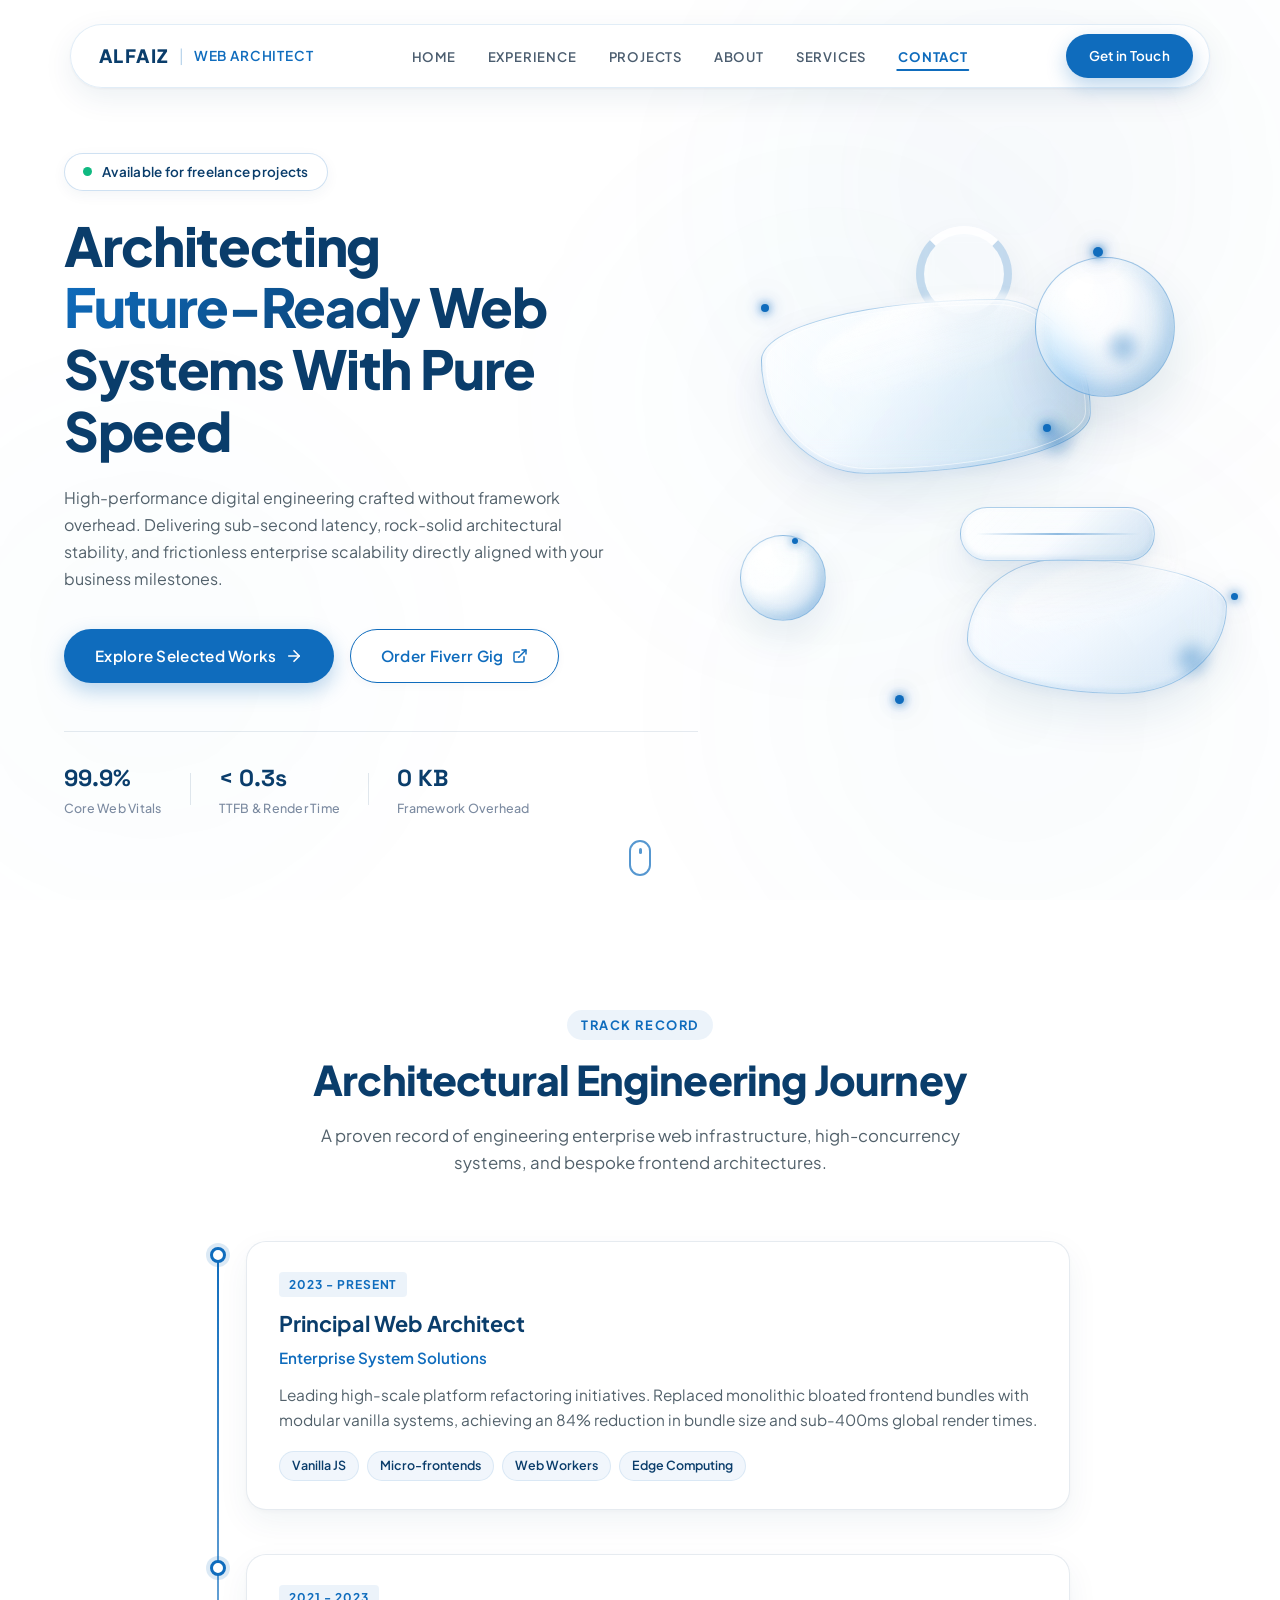
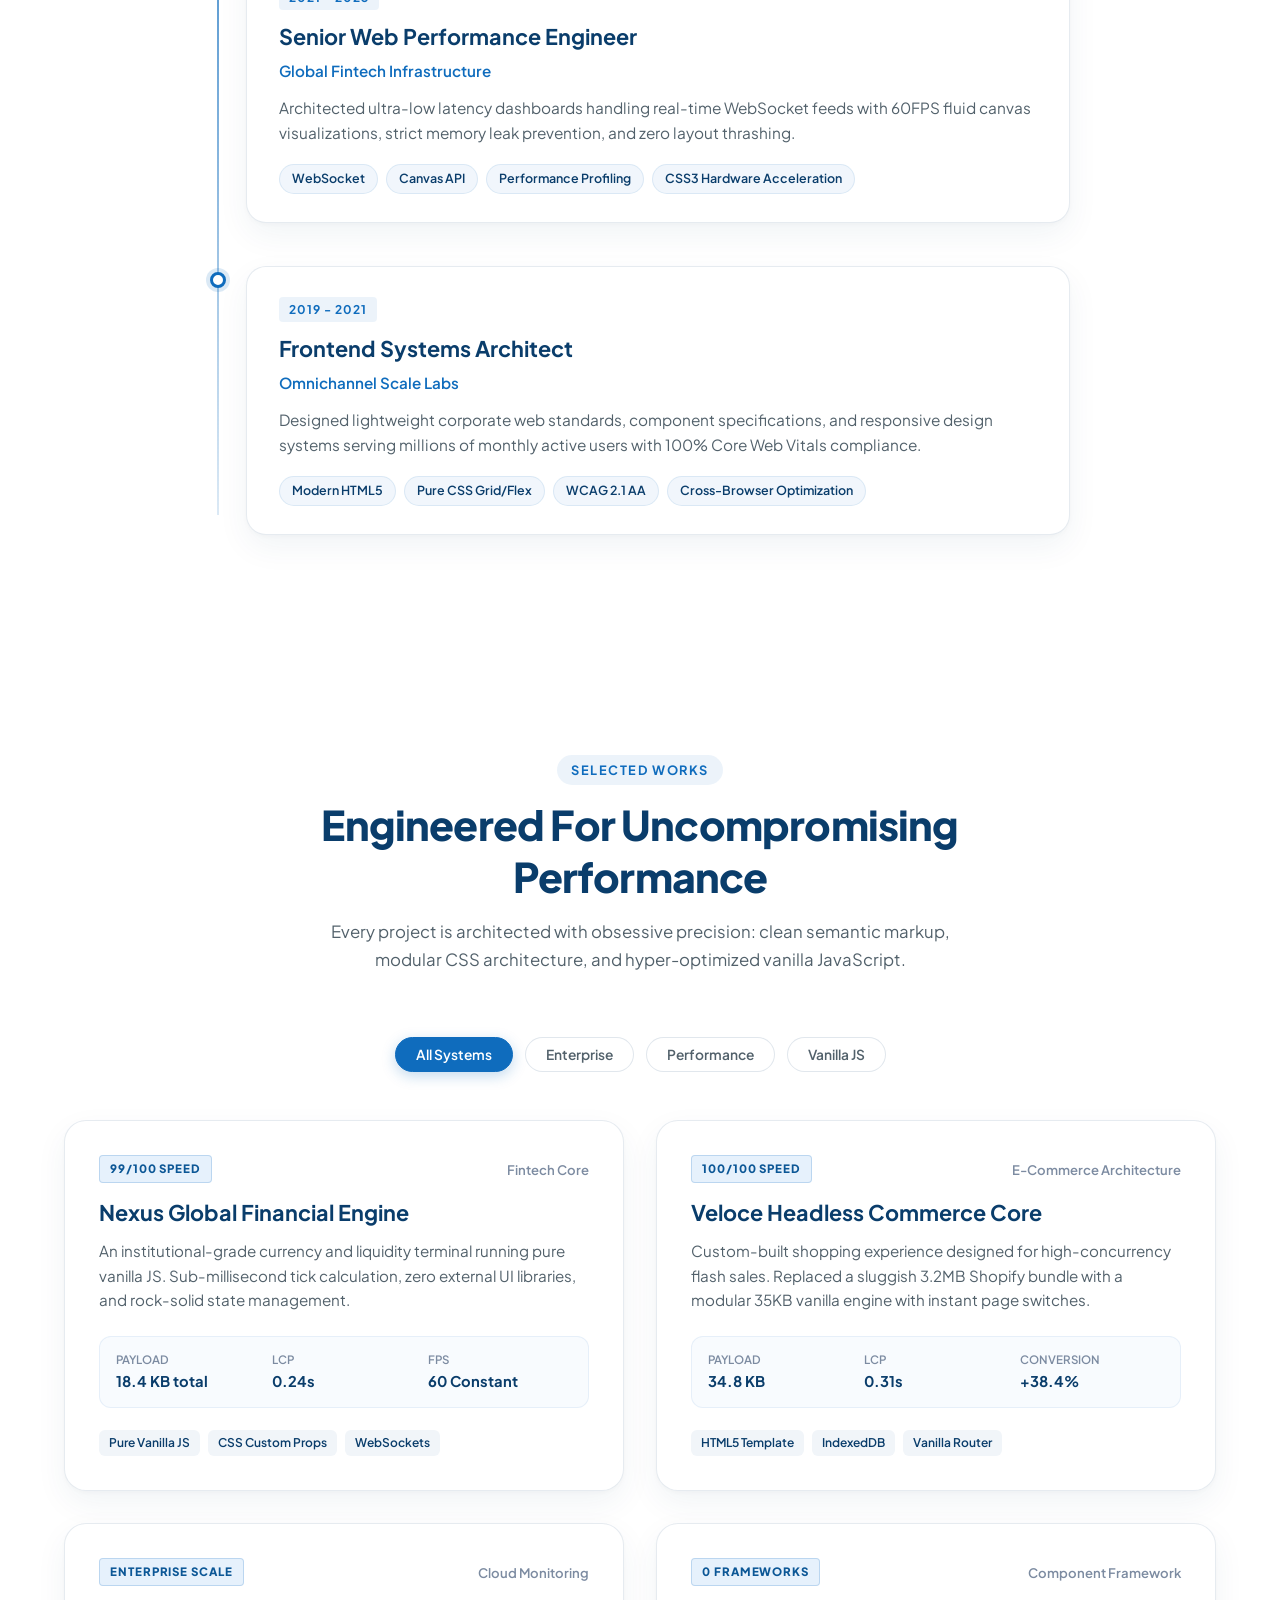
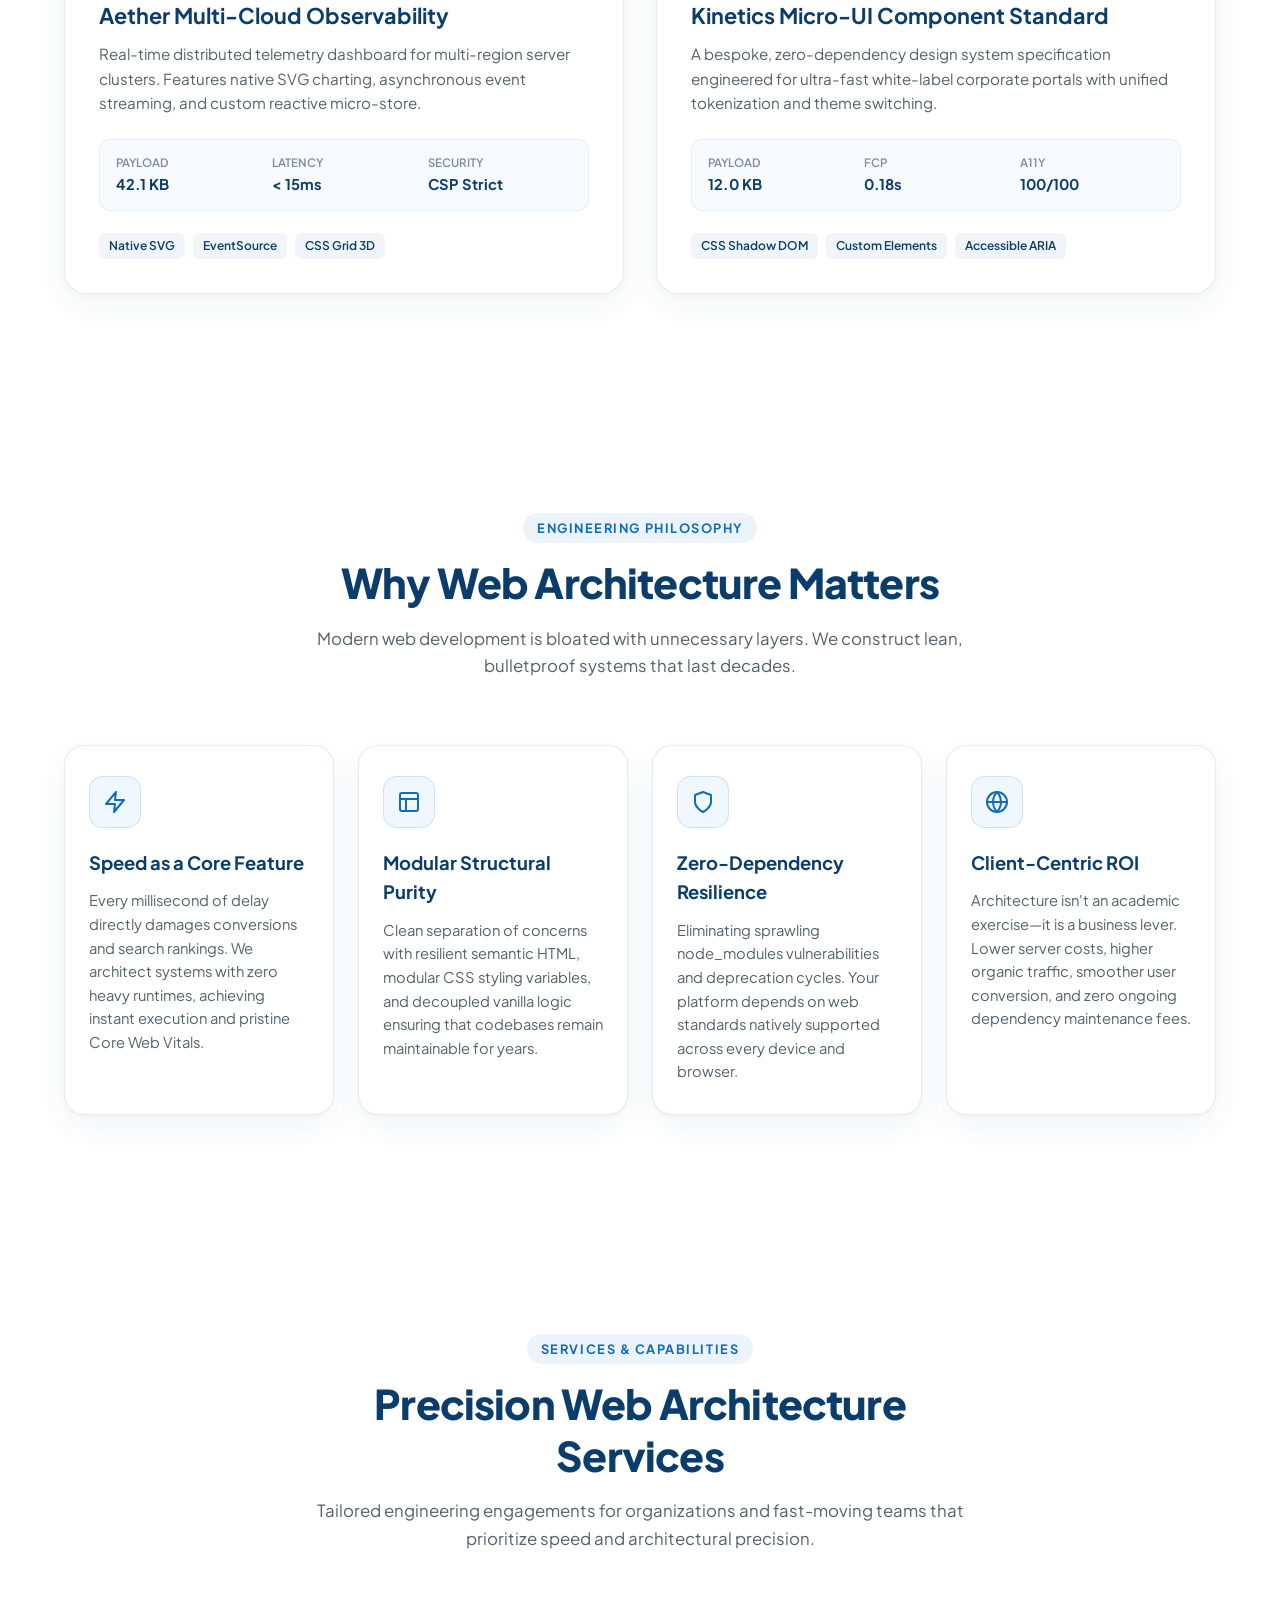
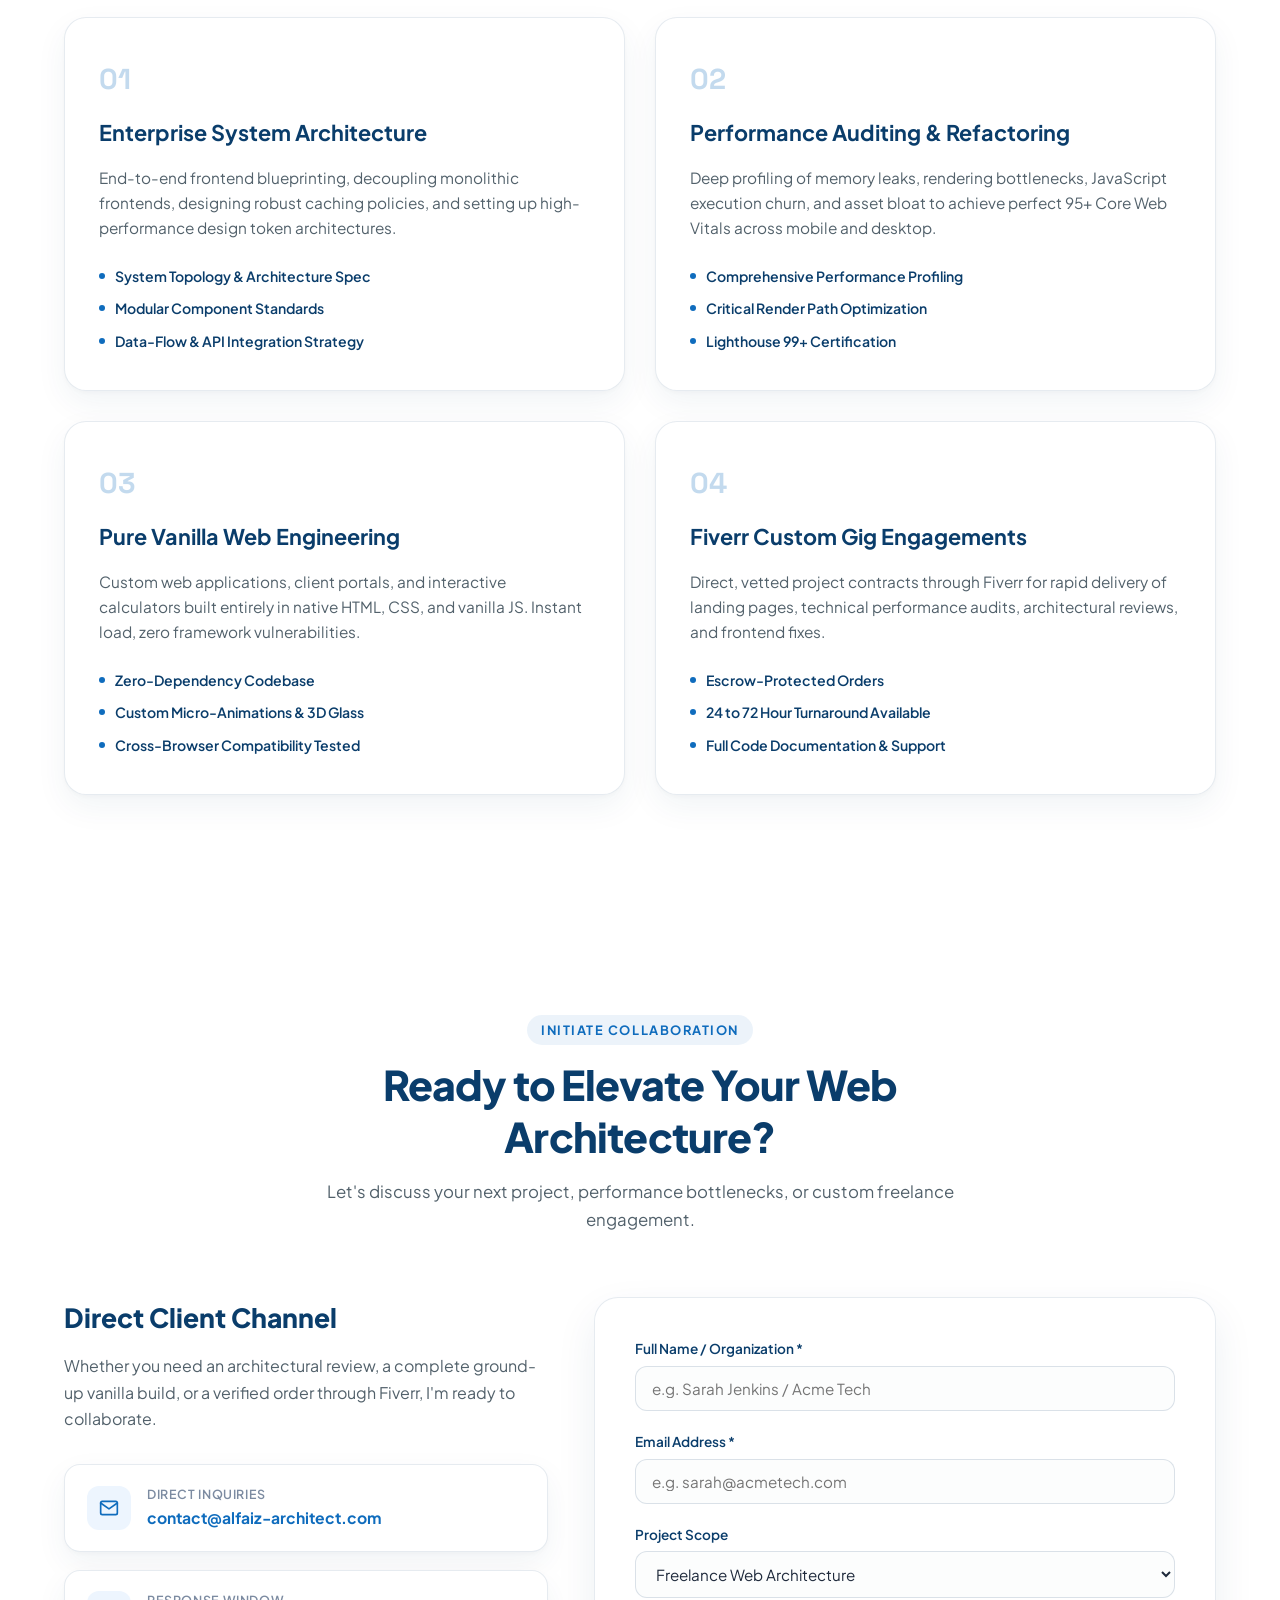
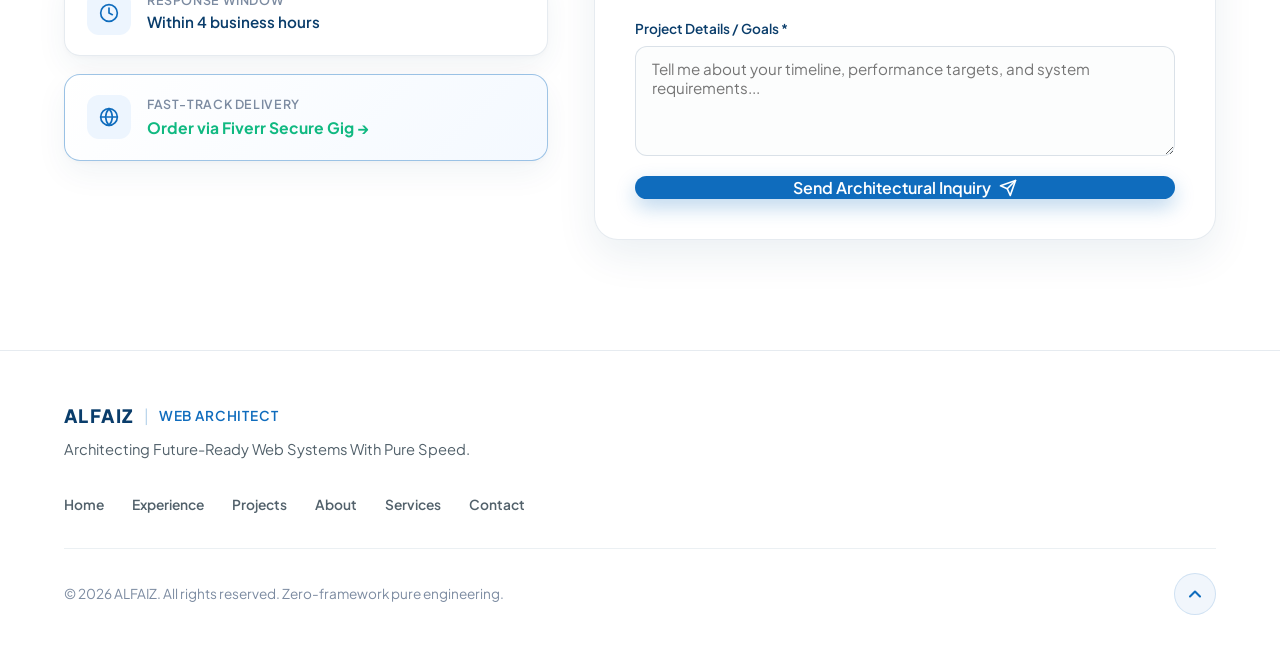
==== index.html @ 5136eddb "ALFAIZ portfolio initial - HTML CSS JS" ====
<!DOCTYPE html>
<html lang="en">
<head>
  <meta charset="UTF-8">
  <meta name="viewport" content="width=device-width, initial-scale=1.0">
  <!-- Primary Meta Tags & SEO -->
  <title id="seo-page-title">ALFAIZ | Web Architect - High Performance Web Systems</title>
  <meta id="seo-meta-desc" name="description" content="High-performance digital engineering crafted without framework overhead. Sub-second latency, rock-solid architectural stability, and frictionless scalability.">
  <meta id="seo-meta-keywords" name="keywords" content="Web Architect, Vanilla JS, Performance Engineering, Core Web Vitals, Enterprise Frontend">
  <meta name="theme-color" content="#0F6CBD">

  <!-- Open Graph / Facebook / LinkedIn -->
  <meta property="og:type" content="website">
  <meta property="og:url" content="https://alfaiz-architect.com/">
  <meta id="seo-og-title" property="og:title" content="ALFAIZ | Web Architect - High Performance Web Systems">
  <meta id="seo-og-desc" property="og:description" content="High-performance digital engineering crafted without framework overhead. Sub-second latency, rock-solid architectural stability, and frictionless scalability.">
  <meta id="seo-og-image" property="og:image" content="https://images.unsplash.com/photo-1551288049-bebda4e38f71?auto=format&fit=crop&w=1200&h=630&q=80">

  <!-- Twitter Card -->
  <meta name="twitter:card" content="summary_large_image">
  <meta id="seo-tw-title" name="twitter:title" content="ALFAIZ | Web Architect - High Performance Web Systems">
  <meta id="seo-tw-desc" name="twitter:description" content="High-performance digital engineering crafted without framework overhead. Sub-second latency, rock-solid architectural stability, and frictionless scalability.">
  <meta id="seo-tw-image" name="twitter:image" content="https://images.unsplash.com/photo-1551288049-bebda4e38f71?auto=format&fit=crop&w=1200&h=630&q=80">

  <!-- Favicon (SVG Hexagon Logo) -->
  <link rel="icon" id="site-favicon" href="data:image/svg+xml,<svg xmlns=%22http://www.w3.org/2000/svg%22 viewBox=%220 0 100 100%22><polygon points=%2250,5 95,28 95,72 50,95 5,72 5,28%22 fill=%22%230F6CBD%22/><text x=%2250%22 y=%2264%22 font-family=%22sans-serif%22 font-weight=%22800%22 font-size=%2246%22 fill=%22white%22 text-anchor=%22middle%22>A</text></svg>">
  
  <!-- Google Fonts: Plus Jakarta Sans & Space Grotesk -->
  <link rel="preconnect" href="https://fonts.googleapis.com">
  <link rel="preconnect" href="https://fonts.gstatic.com" crossorigin>
  <link href="https://fonts.googleapis.com/css2?family=Plus+Jakarta+Sans:wght@300;400;500;600;700;800&family=Space+Grotesk:wght@600;700&display=swap" rel="stylesheet">
  
  <!-- Main Stylesheet -->
  <link rel="stylesheet" href="css/style.css">
</head>
<body>

  <!-- Fullscreen Solid White Preloader Component (Guarantees zero hero leak behind) -->
  <div id="loader" class="site-preloader fixed inset-0 z-9999" role="status" aria-live="polite">
    <div class="loader-content">
      <div class="loader-spinner-wrap">
        <div class="loader-circular-progress"></div>
        <div class="loader-hex-logo" aria-hidden="true">
          <span class="loader-hex-letter">A</span>
        </div>
      </div>
      <h2 class="loader-title">ALFAIZ <span class="loader-title-highlight">Future-Ready</span></h2>
      <p class="loader-progress-text">Loading... <span id="loader-percent" class="loader-mono-num">0%</span></p>
    </div>
  </div>

  <!-- Ambient Light Watercolor Splashes (Subtle organic background layers on solid pure white) -->
  <div class="watercolor-bg" aria-hidden="true">
    <div class="splash splash-top-right"></div>
    <div class="splash splash-hero-center"></div>
    <div class="splash splash-mid-left"></div>
    <div class="splash splash-bottom-right"></div>
  </div>

  <!-- Header / Navigation Bar -->
  <header class="header-container" id="site-header">
    <nav class="nav-pill" aria-label="Main Navigation">
      <!-- Left: Brand Identity -->
      <a href="#home" class="nav-brand" aria-label="ALFAIZ Web Architect Home">
        <span class="brand-name">ALFAIZ</span>
        <span class="brand-divider">|</span>
        <span class="brand-title">Web Architect</span>
      </a>

      <!-- Center: Navigation Links -->
      <ul class="nav-links" id="nav-links-menu">
        <li><a href="index.html" class="nav-link active">HOME</a></li>
        <li><a href="experience.html" class="nav-link">EXPERIENCE</a></li>
        <li><a href="projects.html" class="nav-link">PROJECTS</a></li>
        <li><a href="about.html" class="nav-link">ABOUT</a></li>
        <li><a href="services.html" class="nav-link">SERVICES</a></li>
        <li><a href="#contact" class="nav-link">CONTACT</a></li>
      </ul>

      <!-- Right: Call to Action -->
      <div class="nav-cta-wrapper">
        <a href="#contact" class="btn btn-primary btn-sm nav-btn">Get in Touch</a>
      </div>

      <!-- Mobile Menu Toggle Button -->
      <button class="mobile-toggle" id="mobile-toggle" aria-label="Toggle navigation menu" aria-expanded="false">
        <span class="bar"></span>
        <span class="bar"></span>
        <span class="bar"></span>
      </button>
    </nav>

    <!-- Mobile Dropdown Navigation -->
    <div class="mobile-menu" id="mobile-menu">
      <ul class="mobile-nav-links">
        <li><a href="index.html" class="mobile-nav-link">HOME</a></li>
        <li><a href="experience.html" class="mobile-nav-link">EXPERIENCE</a></li>
        <li><a href="projects.html" class="mobile-nav-link">PROJECTS</a></li>
        <li><a href="about.html" class="mobile-nav-link">ABOUT</a></li>
        <li><a href="services.html" class="mobile-nav-link">SERVICES</a></li>
        <li><a href="#contact" class="mobile-nav-link">CONTACT</a></li>
      </ul>
      <div class="mobile-menu-cta">
        <a href="#contact" class="btn btn-primary btn-full">Get in Touch</a>
      </div>
    </div>
  </header>

  <main>
    <!-- HERO SECTION (100vh Layout) -->
    <section class="hero-section" id="home">
      <div class="container hero-container">
        
        <!-- Left Side: 55% Content -->
        <div class="hero-left">
          
          <!-- Availability Badge -->
          <div class="status-badge">
            <span class="pulse-dot" aria-hidden="true"></span>
            <span class="status-text">Available for freelance projects</span>
          </div>

          <!-- Main Hero Heading -->
          <h1 class="hero-title">
            Architecting <span class="gradient-text">Future-Ready</span> Web Systems With Pure Speed
          </h1>

          <!-- Corporate Description -->
          <p class="hero-description">
            High-performance digital engineering crafted without framework overhead. 
            Delivering sub-second latency, rock-solid architectural stability, and frictionless 
            enterprise scalability directly aligned with your business milestones.
          </p>

          <!-- Action Buttons -->
          <div class="hero-cta-group">
            <a href="#projects" class="btn btn-primary btn-lg">
              <span>Explore Selected Works</span>
              <svg class="btn-icon" width="18" height="18" viewBox="0 0 24 24" fill="none" stroke="currentColor" stroke-width="2.2" stroke-linecap="round" stroke-linejoin="round">
                <line x1="5" y1="12" x2="19" y2="12"></line>
                <polyline points="12 5 19 12 12 19"></polyline>
              </svg>
            </a>
            
            <a href="https://www.fiverr.com" target="_blank" rel="noopener noreferrer" class="btn btn-outline btn-lg">
              <span>Order Fiverr Gig</span>
              <svg class="btn-icon" width="16" height="16" viewBox="0 0 24 24" fill="none" stroke="currentColor" stroke-width="2.2" stroke-linecap="round" stroke-linejoin="round">
                <path d="M18 13v6a2 2 0 0 1-2 2H5a2 2 0 0 1-2-2V8a2 2 0 0 1 2-2h6"></path>
                <polyline points="15 3 21 3 21 9"></polyline>
                <line x1="10" y1="14" x2="21" y2="3"></line>
              </svg>
            </a>
          </div>

          <!-- Hero Metrics Strip -->
          <div class="hero-metrics">
            <div class="metric-item">
              <span class="metric-value">99.9%</span>
              <span class="metric-label">Core Web Vitals</span>
            </div>
            <div class="metric-separator" aria-hidden="true"></div>
            <div class="metric-item">
              <span class="metric-value">&lt; 0.3s</span>
              <span class="metric-label">TTFB &amp; Render Time</span>
            </div>
            <div class="metric-separator" aria-hidden="true"></div>
            <div class="metric-item">
              <span class="metric-value">0 KB</span>
              <span class="metric-label">Framework Overhead</span>
            </div>
          </div>

        </div>

        <!-- Right Side: 45% Glass 3D Shapes & Glowing Dots Floating Directly on Background (NO BOX, NO CARD) -->
        <div class="hero-right" id="hero-interactive-zone">
          
          <!-- Small Blue Glowing Dots absolute positioned in space -->
          <div class="glow-dot glow-dot-1" aria-hidden="true"></div>
          <div class="glow-dot glow-dot-2" aria-hidden="true"></div>
          <div class="glow-dot glow-dot-3" aria-hidden="true"></div>
          <div class="glow-dot glow-dot-4" aria-hidden="true"></div>
          <div class="glow-dot glow-dot-5" aria-hidden="true"></div>
          <div class="glow-dot glow-dot-6" aria-hidden="true"></div>

          <!-- Shape 1: Sweeping Helical 3D Glass Ribbon -->
          <div class="hero-shape-wrap wrap-ribbon-1" data-speed="1.2">
            <div class="glass-3d-shape glass-ribbon-primary">
              <div class="glass-specular-highlight"></div>
              <div class="glass-edge-light"></div>
              <div class="glass-inner-bevel"></div>
            </div>
          </div>

          <!-- Shape 2: Secondary Diagonal Twisted Glass Ribbon -->
          <div class="hero-shape-wrap wrap-ribbon-2" data-speed="0.85">
            <div class="glass-3d-shape glass-ribbon-secondary">
              <div class="glass-specular-highlight"></div>
              <div class="glass-edge-light"></div>
            </div>
          </div>

          <!-- Shape 3: Floating 3D Glass Bubble Orb (Large) -->
          <div class="hero-shape-wrap wrap-bubble-lg" data-speed="1.4">
            <div class="glass-3d-shape glass-bubble-lg">
              <div class="glass-orb-reflection"></div>
              <div class="glass-orb-core"></div>
            </div>
          </div>

          <!-- Shape 4: Floating 3D Glass Bubble Orb (Medium) -->
          <div class="hero-shape-wrap wrap-bubble-md" data-speed="0.65">
            <div class="glass-3d-shape glass-bubble-md">
              <div class="glass-orb-reflection"></div>
            </div>
          </div>

          <!-- Shape 5: Floating Modern Glass Capsule -->
          <div class="hero-shape-wrap wrap-capsule" data-speed="1.05">
            <div class="glass-3d-shape glass-capsule">
              <div class="glass-capsule-line"></div>
            </div>
          </div>

          <!-- Shape 6: Floating Architectural Glass Torus / Ring -->
          <div class="hero-shape-wrap wrap-ring" data-speed="0.75">
            <div class="glass-3d-shape glass-ring"></div>
          </div>

        </div>

      </div>

      <!-- Clean Scroll Indicator -->
      <a href="#experience" class="scroll-down-indicator" aria-label="Scroll to Experience section">
        <span class="mouse-icon">
          <span class="wheel"></span>
        </span>
      </a>
    </section>


    <!-- EXPERIENCE SECTION -->
    <section class="section experience-section" id="experience">
      <div class="container">
        
        <div class="section-header">
          <div class="section-tag">TRACK RECORD</div>
          <h2 class="section-title">Architectural Engineering Journey</h2>
          <p class="section-subtitle">
            A proven record of engineering enterprise web infrastructure, high-concurrency systems, and bespoke frontend architectures.
          </p>
        </div>

        <div class="timeline">
          
          <!-- Experience Card 1 -->
          <div class="timeline-item">
            <div class="timeline-dot"></div>
            <div class="timeline-content">
              <div class="timeline-badge">2023 - PRESENT</div>
              <h3 class="timeline-title">Principal Web Architect</h3>
              <div class="timeline-org">Enterprise System Solutions</div>
              <p class="timeline-desc">
                Leading high-scale platform refactoring initiatives. Replaced monolithic bloated frontend bundles with modular vanilla systems, achieving an 84% reduction in bundle size and sub-400ms global render times.
              </p>
              <div class="tech-pills">
                <span class="tech-pill">Vanilla JS</span>
                <span class="tech-pill">Micro-frontends</span>
                <span class="tech-pill">Web Workers</span>
                <span class="tech-pill">Edge Computing</span>
              </div>
            </div>
          </div>

          <!-- Experience Card 2 -->
          <div class="timeline-item">
            <div class="timeline-dot"></div>
            <div class="timeline-content">
              <div class="timeline-badge">2021 - 2023</div>
              <h3 class="timeline-title">Senior Web Performance Engineer</h3>
              <div class="timeline-org">Global Fintech Infrastructure</div>
              <p class="timeline-desc">
                Architected ultra-low latency dashboards handling real-time WebSocket feeds with 60FPS fluid canvas visualizations, strict memory leak prevention, and zero layout thrashing.
              </p>
              <div class="tech-pills">
                <span class="tech-pill">WebSocket</span>
                <span class="tech-pill">Canvas API</span>
                <span class="tech-pill">Performance Profiling</span>
                <span class="tech-pill">CSS3 Hardware Acceleration</span>
              </div>
            </div>
          </div>

          <!-- Experience Card 3 -->
          <div class="timeline-item">
            <div class="timeline-dot"></div>
            <div class="timeline-content">
              <div class="timeline-badge">2019 - 2021</div>
              <h3 class="timeline-title">Frontend Systems Architect</h3>
              <div class="timeline-org">Omnichannel Scale Labs</div>
              <p class="timeline-desc">
                Designed lightweight corporate web standards, component specifications, and responsive design systems serving millions of monthly active users with 100% Core Web Vitals compliance.
              </p>
              <div class="tech-pills">
                <span class="tech-pill">Modern HTML5</span>
                <span class="tech-pill">Pure CSS Grid/Flex</span>
                <span class="tech-pill">WCAG 2.1 AA</span>
                <span class="tech-pill">Cross-Browser Optimization</span>
              </div>
            </div>
          </div>

        </div>

      </div>
    </section>


    <!-- PROJECTS SECTION -->
    <section class="section projects-section" id="projects">
      <div class="container">
        
        <div class="section-header">
          <div class="section-tag">SELECTED WORKS</div>
          <h2 class="section-title">Engineered For Uncompromising Performance</h2>
          <p class="section-subtitle">
            Every project is architected with obsessive precision: clean semantic markup, modular CSS architecture, and hyper-optimized vanilla JavaScript.
          </p>
        </div>

        <!-- Filter Controls -->
        <div class="filter-controls">
          <button class="filter-btn active" data-filter="all">All Systems</button>
          <button class="filter-btn" data-filter="enterprise">Enterprise</button>
          <button class="filter-btn" data-filter="performance">Performance</button>
          <button class="filter-btn" data-filter="vanilla">Vanilla JS</button>
        </div>

        <!-- Projects Grid -->
        <div class="projects-grid">
          
          <!-- Project 1 -->
          <article class="project-card" data-category="enterprise performance">
            <div class="project-header">
              <div class="project-kpi-badge">99/100 SPEED</div>
              <div class="project-type">Fintech Core</div>
            </div>
            <h3 class="project-name">Nexus Global Financial Engine</h3>
            <p class="project-summary">
              An institutional-grade currency and liquidity terminal running pure vanilla JS. Sub-millisecond tick calculation, zero external UI libraries, and rock-solid state management.
            </p>
            <div class="project-specs">
              <div class="spec-item">
                <span class="spec-label">Payload</span>
                <span class="spec-val">18.4 KB total</span>
              </div>
              <div class="spec-item">
                <span class="spec-label">LCP</span>
                <span class="spec-val">0.24s</span>
              </div>
              <div class="spec-item">
                <span class="spec-label">FPS</span>
                <span class="spec-val">60 Constant</span>
              </div>
            </div>
            <div class="project-footer">
              <span class="tech-tag">Pure Vanilla JS</span>
              <span class="tech-tag">CSS Custom Props</span>
              <span class="tech-tag">WebSockets</span>
            </div>
          </article>

          <!-- Project 2 -->
          <article class="project-card" data-category="performance vanilla">
            <div class="project-header">
              <div class="project-kpi-badge">100/100 SPEED</div>
              <div class="project-type">E-Commerce Architecture</div>
            </div>
            <h3 class="project-name">Veloce Headless Commerce Core</h3>
            <p class="project-summary">
              Custom-built shopping experience designed for high-concurrency flash sales. Replaced a sluggish 3.2MB Shopify bundle with a modular 35KB vanilla engine with instant page switches.
            </p>
            <div class="project-specs">
              <div class="spec-item">
                <span class="spec-label">Payload</span>
                <span class="spec-val">34.8 KB</span>
              </div>
              <div class="spec-item">
                <span class="spec-label">LCP</span>
                <span class="spec-val">0.31s</span>
              </div>
              <div class="spec-item">
                <span class="spec-label">Conversion</span>
                <span class="spec-val">+38.4%</span>
              </div>
            </div>
            <div class="project-footer">
              <span class="tech-tag">HTML5 Template</span>
              <span class="tech-tag">IndexedDB</span>
              <span class="tech-tag">Vanilla Router</span>
            </div>
          </article>

          <!-- Project 3 -->
          <article class="project-card" data-category="enterprise">
            <div class="project-header">
              <div class="project-kpi-badge">ENTERPRISE SCALE</div>
              <div class="project-type">Cloud Monitoring</div>
            </div>
            <h3 class="project-name">Aether Multi-Cloud Observability</h3>
            <p class="project-summary">
              Real-time distributed telemetry dashboard for multi-region server clusters. Features native SVG charting, asynchronous event streaming, and custom reactive micro-store.
            </p>
            <div class="project-specs">
              <div class="spec-item">
                <span class="spec-label">Payload</span>
                <span class="spec-val">42.1 KB</span>
              </div>
              <div class="spec-item">
                <span class="spec-label">Latency</span>
                <span class="spec-val">&lt; 15ms</span>
              </div>
              <div class="spec-item">
                <span class="spec-label">Security</span>
                <span class="spec-val">CSP Strict</span>
              </div>
            </div>
            <div class="project-footer">
              <span class="tech-tag">Native SVG</span>
              <span class="tech-tag">EventSource</span>
              <span class="tech-tag">CSS Grid 3D</span>
            </div>
          </article>

          <!-- Project 4 -->
          <article class="project-card" data-category="vanilla performance">
            <div class="project-header">
              <div class="project-kpi-badge">0 FRAMEWORKS</div>
              <div class="project-type">Component Framework</div>
            </div>
            <h3 class="project-name">Kinetics Micro-UI Component Standard</h3>
            <p class="project-summary">
              A bespoke, zero-dependency design system specification engineered for ultra-fast white-label corporate portals with unified tokenization and theme switching.
            </p>
            <div class="project-specs">
              <div class="spec-item">
                <span class="spec-label">Payload</span>
                <span class="spec-val">12.0 KB</span>
              </div>
              <div class="spec-item">
                <span class="spec-label">FCP</span>
                <span class="spec-val">0.18s</span>
              </div>
              <div class="spec-item">
                <span class="spec-label">A11y</span>
                <span class="spec-val">100/100</span>
              </div>
            </div>
            <div class="project-footer">
              <span class="tech-tag">CSS Shadow DOM</span>
              <span class="tech-tag">Custom Elements</span>
              <span class="tech-tag">Accessible ARIA</span>
            </div>
          </article>

        </div>

      </div>
    </section>


    <!-- ABOUT SECTION -->
    <section class="section about-section" id="about">
      <div class="container">
        
        <div class="section-header">
          <div class="section-tag">ENGINEERING PHILOSOPHY</div>
          <h2 class="section-title">Why Web Architecture Matters</h2>
          <p class="section-subtitle">
            Modern web development is bloated with unnecessary layers. We construct lean, bulletproof systems that last decades.
          </p>
        </div>

        <div class="principles-grid">
          
          <div class="principle-card">
            <div class="principle-icon-box">
              <svg width="24" height="24" viewBox="0 0 24 24" fill="none" stroke="#0F6CBD" stroke-width="2" stroke-linecap="round" stroke-linejoin="round">
                <polygon points="13 2 3 14 12 14 11 22 21 10 12 10 13 2"></polygon>
              </svg>
            </div>
            <h3 class="principle-title">Speed as a Core Feature</h3>
            <p class="principle-desc">
              Every millisecond of delay directly damages conversions and search rankings. We architect systems with zero heavy runtimes, achieving instant execution and pristine Core Web Vitals.
            </p>
          </div>

          <div class="principle-card">
            <div class="principle-icon-box">
              <svg width="24" height="24" viewBox="0 0 24 24" fill="none" stroke="#0F6CBD" stroke-width="2" stroke-linecap="round" stroke-linejoin="round">
                <rect x="3" y="3" width="18" height="18" rx="2" ry="2"></rect>
                <line x1="3" y1="9" x2="21" y2="9"></line>
                <line x1="9" y1="21" x2="9" y2="9"></line>
              </svg>
            </div>
            <h3 class="principle-title">Modular Structural Purity</h3>
            <p class="principle-desc">
              Clean separation of concerns with resilient semantic HTML, modular CSS styling variables, and decoupled vanilla logic ensuring that codebases remain maintainable for years.
            </p>
          </div>

          <div class="principle-card">
            <div class="principle-icon-box">
              <svg width="24" height="24" viewBox="0 0 24 24" fill="none" stroke="#0F6CBD" stroke-width="2" stroke-linecap="round" stroke-linejoin="round">
                <path d="M12 22s8-4 8-10V5l-8-3-8 3v7c0 6 8 10 8 10z"></path>
              </svg>
            </div>
            <h3 class="principle-title">Zero-Dependency Resilience</h3>
            <p class="principle-desc">
              Eliminating sprawling node_modules vulnerabilities and deprecation cycles. Your platform depends on web standards natively supported across every device and browser.
            </p>
          </div>

          <div class="principle-card">
            <div class="principle-icon-box">
              <svg width="24" height="24" viewBox="0 0 24 24" fill="none" stroke="#0F6CBD" stroke-width="2" stroke-linecap="round" stroke-linejoin="round">
                <circle cx="12" cy="12" r="10"></circle>
                <line x1="2" y1="12" x2="22" y2="12"></line>
                <path d="M12 2a15.3 15.3 0 0 1 4 10 15.3 15.3 0 0 1-4 10 15.3 15.3 0 0 1-4-10 15.3 15.3 0 0 1 4-10z"></path>
              </svg>
            </div>
            <h3 class="principle-title">Client-Centric ROI</h3>
            <p class="principle-desc">
              Architecture isn't an academic exercise—it is a business lever. Lower server costs, higher organic traffic, smoother user conversion, and zero ongoing dependency maintenance fees.
            </p>
          </div>

        </div>

      </div>
    </section>


    <!-- SERVICES SECTION -->
    <section class="section services-section" id="services">
      <div class="container">
        
        <div class="section-header">
          <div class="section-tag">SERVICES &amp; CAPABILITIES</div>
          <h2 class="section-title">Precision Web Architecture Services</h2>
          <p class="section-subtitle">
            Tailored engineering engagements for organizations and fast-moving teams that prioritize speed and architectural precision.
          </p>
        </div>

        <div class="services-grid">
          
          <div class="service-card">
            <div class="service-number">01</div>
            <h3 class="service-title">Enterprise System Architecture</h3>
            <p class="service-desc">
              End-to-end frontend blueprinting, decoupling monolithic frontends, designing robust caching policies, and setting up high-performance design token architectures.
            </p>
            <ul class="service-deliverables">
              <li>System Topology &amp; Architecture Spec</li>
              <li>Modular Component Standards</li>
              <li>Data-Flow &amp; API Integration Strategy</li>
            </ul>
          </div>

          <div class="service-card">
            <div class="service-number">02</div>
            <h3 class="service-title">Performance Auditing &amp; Refactoring</h3>
            <p class="service-desc">
              Deep profiling of memory leaks, rendering bottlenecks, JavaScript execution churn, and asset bloat to achieve perfect 95+ Core Web Vitals across mobile and desktop.
            </p>
            <ul class="service-deliverables">
              <li>Comprehensive Performance Profiling</li>
              <li>Critical Render Path Optimization</li>
              <li>Lighthouse 99+ Certification</li>
            </ul>
          </div>

          <div class="service-card">
            <div class="service-number">03</div>
            <h3 class="service-title">Pure Vanilla Web Engineering</h3>
            <p class="service-desc">
              Custom web applications, client portals, and interactive calculators built entirely in native HTML, CSS, and vanilla JS. Instant load, zero framework vulnerabilities.
            </p>
            <ul class="service-deliverables">
              <li>Zero-Dependency Codebase</li>
              <li>Custom Micro-Animations &amp; 3D Glass</li>
              <li>Cross-Browser Compatibility Tested</li>
            </ul>
          </div>

          <div class="service-card">
            <div class="service-number">04</div>
            <h3 class="service-title">Fiverr Custom Gig Engagements</h3>
            <p class="service-desc">
              Direct, vetted project contracts through Fiverr for rapid delivery of landing pages, technical performance audits, architectural reviews, and frontend fixes.
            </p>
            <ul class="service-deliverables">
              <li>Escrow-Protected Orders</li>
              <li>24 to 72 Hour Turnaround Available</li>
              <li>Full Code Documentation &amp; Support</li>
            </ul>
          </div>

        </div>

      </div>
    </section>


    <!-- CONTACT SECTION -->
    <section class="section contact-section" id="contact">
      <div class="container">
        
        <div class="section-header">
          <div class="section-tag">INITIATE COLLABORATION</div>
          <h2 class="section-title">Ready to Elevate Your Web Architecture?</h2>
          <p class="section-subtitle">
            Let's discuss your next project, performance bottlenecks, or custom freelance engagement.
          </p>
        </div>

        <div class="contact-wrapper">
          
          <!-- Contact Left: Direct Contact Information -->
          <div class="contact-info">
            <h3 class="contact-info-title">Direct Client Channel</h3>
            <p class="contact-info-desc">
              Whether you need an architectural review, a complete ground-up vanilla build, or a verified order through Fiverr, I'm ready to collaborate.
            </p>

            <div class="contact-channels">
              <div class="channel-card">
                <div class="channel-icon">
                  <svg width="20" height="20" viewBox="0 0 24 24" fill="none" stroke="#0F6CBD" stroke-width="2" stroke-linecap="round" stroke-linejoin="round">
                    <path d="M4 4h16c1.1 0 2 .9 2 2v12c0 1.1-.9 2-2 2H4c-1.1 0-2-.9-2-2V6c0-1.1.9-2 2-2z"></path>
                    <polyline points="22,6 12,13 2,6"></polyline>
                  </svg>
                </div>
                <div class="channel-detail">
                  <span class="channel-name">Direct Inquiries</span>
                  <a href="mailto:contact@alfaiz-architect.com" class="channel-link">contact@alfaiz-architect.com</a>
                </div>
              </div>

              <div class="channel-card">
                <div class="channel-icon">
                  <svg width="20" height="20" viewBox="0 0 24 24" fill="none" stroke="#0F6CBD" stroke-width="2" stroke-linecap="round" stroke-linejoin="round">
                    <circle cx="12" cy="12" r="10"></circle>
                    <polyline points="12 6 12 12 16 14"></polyline>
                  </svg>
                </div>
                <div class="channel-detail">
                  <span class="channel-name">Response Window</span>
                  <span class="channel-meta">Within 4 business hours</span>
                </div>
              </div>

              <div class="channel-card highlight-card">
                <div class="channel-icon">
                  <svg width="20" height="20" viewBox="0 0 24 24" fill="none" stroke="#0F6CBD" stroke-width="2" stroke-linecap="round" stroke-linejoin="round">
                    <circle cx="12" cy="12" r="10"></circle>
                    <line x1="2" y1="12" x2="22" y2="12"></line>
                    <path d="M12 2a15.3 15.3 0 0 1 4 10 15.3 15.3 0 0 1-4 10 15.3 15.3 0 0 1-4-10 15.3 15.3 0 0 1 4-10z"></path>
                  </svg>
                </div>
                <div class="channel-detail">
                  <span class="channel-name">Fast-Track Delivery</span>
                  <a href="https://www.fiverr.com" target="_blank" rel="noopener noreferrer" class="channel-link fiverr-link">
                    Order via Fiverr Secure Gig &rarr;
                  </a>
                </div>
              </div>
            </div>
          </div>

          <!-- Contact Right: Working Interactive Client Message Form -->
          <div class="contact-form-container">
            <form id="contact-form" class="contact-form" novalidate>
              <div class="form-group">
                <label for="client-name" class="form-label">Full Name / Organization *</label>
                <input type="text" id="client-name" name="name" class="form-input" placeholder="e.g. Sarah Jenkins / Acme Tech" required>
                <span class="error-msg" id="name-error">Please enter your name.</span>
              </div>

              <div class="form-group">
                <label for="client-email" class="form-label">Email Address *</label>
                <input type="email" id="client-email" name="email" class="form-input" placeholder="e.g. sarah@acmetech.com" required>
                <span class="error-msg" id="email-error">Please enter a valid business email.</span>
              </div>

              <div class="form-group">
                <label for="project-type" class="form-label">Project Scope</label>
                <select id="project-type" name="type" class="form-select">
                  <option value="freelance">Freelance Web Architecture</option>
                  <option value="audit">Performance Audit &amp; Optimization</option>
                  <option value="vanilla">Pure Vanilla JS Custom Build</option>
                  <option value="fiverr">Fiverr Gig Custom Package</option>
                  <option value="other">General Consultation</option>
                </select>
              </div>

              <div class="form-group">
                <label for="client-message" class="form-label">Project Details / Goals *</label>
                <textarea id="client-message" name="message" rows="4" class="form-textarea" placeholder="Tell me about your timeline, performance targets, and system requirements..." required></textarea>
                <span class="error-msg" id="message-error">Please provide a brief message.</span>
              </div>

              <button type="submit" class="btn btn-primary btn-full btn-submit" id="submit-btn">
                <span>Send Architectural Inquiry</span>
                <svg class="btn-icon" width="18" height="18" viewBox="0 0 24 24" fill="none" stroke="currentColor" stroke-width="2.2" stroke-linecap="round" stroke-linejoin="round">
                  <line x1="22" y1="2" x2="11" y2="13"></line>
                  <polygon points="22 2 15 22 11 13 2 9 22 2"></polygon>
                </svg>
              </button>

              <div class="form-status" id="form-status" aria-live="polite"></div>
            </form>
          </div>

        </div>

      </div>
    </section>
  </main>


  <!-- FOOTER -->
  <footer class="site-footer">
    <div class="container footer-container">
      <div class="footer-left">
        <a href="#home" class="footer-brand">
          <span class="brand-name">ALFAIZ</span>
          <span class="brand-divider">|</span>
          <span class="brand-title">Web Architect</span>
        </a>
        <p class="footer-tagline">Architecting Future-Ready Web Systems With Pure Speed.</p>
      </div>

      <div class="footer-links">
        <a href="index.html">Home</a>
        <a href="experience.html">Experience</a>
        <a href="projects.html">Projects</a>
        <a href="about.html">About</a>
        <a href="services.html">Services</a>
        <a href="#contact">Contact</a>
      </div>

      <div class="footer-right">
        <p class="copyright">&copy; 2026 ALFAIZ. All rights reserved. Zero-framework pure engineering.</p>
        <a href="#home" class="back-to-top" aria-label="Back to top">
          <svg width="20" height="20" viewBox="0 0 24 24" fill="none" stroke="currentColor" stroke-width="2.5" stroke-linecap="round" stroke-linejoin="round">
            <polyline points="18 15 12 9 6 15"></polyline>
          </svg>
        </a>
      </div>
    </div>
  </footer>

  <!-- Vanilla JavaScript -->
  <script src="js/main.js"></script>
</body>
</html>
---- css/style.css ----
/* ==========================================================================
   ALFAIZ | Web Architect - High Performance Corporate Design System
   Colors: #0F6CBD (Blue), #0A3D6B (Dark Blue), #FFFFFF (Solid White)
   No frameworks, 100% Native CSS, Fully Responsive
   ========================================================================== */

/* --------------------------------------------------------------------------
   1. CSS Reset & Variables
   -------------------------------------------------------------------------- */
:root {
  /* Brand Core Colors */
  --color-primary: #0F6CBD;
  --color-primary-hover: #0c5796;
  --color-primary-light: rgba(15, 108, 189, 0.08);
  --color-primary-glow: rgba(15, 108, 189, 0.35);
  --color-dark: #0A3D6B;
  --color-dark-deep: #06233d;
  --color-white: #FFFFFF;

  /* Typography Colors */
  --text-main: #1e293b;
  --text-heading: #0A3D6B;
  --text-muted: #52616b;
  --text-light: #7c8ba1;

  /* Neutral Surfaces & Borders */
  --surface-pure: #FFFFFF;
  --surface-card: #FFFFFF;
  --border-subtle: rgba(10, 61, 107, 0.1);
  --border-primary: rgba(15, 108, 189, 0.3);
  --border-highlight: rgba(15, 108, 189, 0.5);

  /* Shadows */
  --shadow-nav: 0 10px 30px rgba(10, 61, 107, 0.08), 0 1px 3px rgba(10, 61, 107, 0.05);
  --shadow-card: 0 12px 32px rgba(10, 61, 107, 0.06), 0 2px 6px rgba(10, 61, 107, 0.03);
  --shadow-card-hover: 0 20px 44px rgba(15, 108, 189, 0.14), 0 4px 12px rgba(15, 108, 189, 0.06);
  --shadow-btn: 0 8px 20px rgba(15, 108, 189, 0.28);
  --shadow-btn-hover: 0 12px 28px rgba(15, 108, 189, 0.4);

  /* Typography Families */
  --font-primary: 'Plus Jakarta Sans', -apple-system, BlinkMacSystemFont, 'Segoe UI', Roboto, sans-serif;
  --font-display: 'Space Grotesk', var(--font-primary);

  /* Transitions */
  --transition-fast: 0.18s cubic-bezier(0.16, 1, 0.3, 1);
  --transition-normal: 0.28s cubic-bezier(0.16, 1, 0.3, 1);
  --transition-slow: 0.55s cubic-bezier(0.16, 1, 0.3, 1);

  /* Layout */
  --max-width: 1200px;
  --nav-height: 72px;
}

*, *::before, *::after {
  box-sizing: border-box;
  margin: 0;
  padding: 0;
}

html {
  scroll-behavior: smooth;
  font-size: 16px;
  text-rendering: optimizeLegibility;
  -webkit-font-smoothing: antialiased;
  -moz-osx-font-smoothing: grayscale;
}

body {
  /* STRICT REQUIREMENT: SOLID WHITE #FFFFFF, NO overall blue tint */
  background-color: var(--color-white);
  color: var(--text-main);
  font-family: var(--font-primary);
  line-height: 1.6;
  overflow-x: hidden;
  position: relative;
  min-height: 100vh;
}

a {
  color: inherit;
  text-decoration: none;
}

button, input, textarea, select {
  font-family: inherit;
  font-size: inherit;
  border: none;
  outline: none;
}

ul {
  list-style: none;
}

/* --------------------------------------------------------------------------
   2. Organic Subtle Watercolor Splashes (Pure white backdrop accents)
   -------------------------------------------------------------------------- */
.watercolor-bg {
  position: fixed;
  top: 0;
  left: 0;
  width: 100%;
  height: 100%;
  pointer-events: none;
  z-index: 0;
  overflow: hidden;
}

/* Soft, feathered, organic watercolor bleeds - keeping base solid white */
.splash {
  position: absolute;
  border-radius: 50%;
  filter: blur(80px);
  opacity: 0.55;
  mix-blend-mode: multiply;
}

.splash-top-right {
  top: -10%;
  right: -5%;
  width: 600px;
  height: 600px;
  background: radial-gradient(circle at 45% 45%, rgba(15, 108, 189, 0.08) 0%, rgba(10, 61, 107, 0.03) 50%, rgba(255, 255, 255, 0) 75%);
}

.splash-hero-center {
  top: 15%;
  right: 15%;
  width: 520px;
  height: 520px;
  background: radial-gradient(circle at 50% 50%, rgba(15, 108, 189, 0.06) 0%, rgba(15, 108, 189, 0.02) 45%, rgba(255, 255, 255, 0) 70%);
}

.splash-mid-left {
  top: 45%;
  left: -8%;
  width: 500px;
  height: 500px;
  background: radial-gradient(circle at 50% 50%, rgba(10, 61, 107, 0.04) 0%, rgba(15, 108, 189, 0.02) 50%, rgba(255, 255, 255, 0) 75%);
}

.splash-bottom-right {
  bottom: -15%;
  right: -5%;
  width: 650px;
  height: 650px;
  background: radial-gradient(circle at 50% 50%, rgba(15, 108, 189, 0.05) 0%, rgba(10, 61, 107, 0.02) 50%, rgba(255, 255, 255, 0) 70%);
}

/* --------------------------------------------------------------------------
   3. Top Navigation: Floating White Pill Rounded 50px Shadow
   -------------------------------------------------------------------------- */
.header-container {
  position: fixed;
  top: 24px;
  left: 0;
  width: 100%;
  display: flex;
  justify-content: center;
  align-items: center;
  padding: 0 24px;
  z-index: 1000;
  transition: transform var(--transition-normal), top var(--transition-normal);
}

.nav-pill {
  width: 100%;
  max-width: 1140px;
  height: 64px;
  background: rgba(255, 255, 255, 0.94);
  backdrop-filter: blur(16px);
  -webkit-backdrop-filter: blur(16px);
  border-radius: 50px;
  box-shadow: var(--shadow-nav);
  border: 1px solid rgba(15, 108, 189, 0.12);
  display: flex;
  align-items: center;
  justify-content: space-between;
  padding: 0 16px 0 28px;
  transition: all var(--transition-normal);
}

.nav-pill:hover {
  border-color: rgba(15, 108, 189, 0.25);
  box-shadow: 0 12px 34px rgba(10, 61, 107, 0.11), 0 2px 8px rgba(10, 61, 107, 0.04);
}

/* Nav Left: Brand */
.nav-brand {
  display: flex;
  align-items: center;
  gap: 10px;
  font-family: var(--font-primary);
  user-select: none;
}

.brand-name {
  font-size: 1.15rem;
  font-weight: 800;
  letter-spacing: 0.08em;
  color: var(--color-dark);
}

.brand-divider {
  color: rgba(15, 108, 189, 0.35);
  font-weight: 300;
  font-size: 1rem;
}

.brand-title {
  font-size: 0.85rem;
  font-weight: 600;
  letter-spacing: 0.06em;
  text-transform: uppercase;
  color: var(--color-primary);
}

/* Nav Center: Links */
.nav-links {
  display: flex;
  align-items: center;
  gap: 28px;
}

.nav-link {
  font-size: 0.82rem;
  font-weight: 600;
  letter-spacing: 0.06em;
  color: #4b5d6f;
  position: relative;
  padding: 6px 2px;
  transition: color var(--transition-fast);
}

.nav-link:hover {
  color: var(--color-primary);
}

.nav-link.active {
  color: var(--color-primary);
  font-weight: 700;
}

.nav-link::after {
  content: '';
  position: absolute;
  bottom: 0;
  left: 50%;
  width: 0;
  height: 2px;
  background-color: var(--color-primary);
  border-radius: 2px;
  transform: translateX(-50%);
  transition: width var(--transition-fast);
}

.nav-link:hover::after,
.nav-link.active::after {
  width: 100%;
}

/* Nav Right: CTA Button */
.nav-cta-wrapper {
  display: flex;
  align-items: center;
}

/* Buttons System */
.btn {
  display: inline-flex;
  align-items: center;
  justify-content: center;
  gap: 8px;
  font-family: var(--font-primary);
  font-weight: 600;
  border-radius: 50px;
  cursor: pointer;
  text-decoration: none;
  transition: all var(--transition-normal);
  white-space: nowrap;
}

.btn-primary {
  background-color: var(--color-primary);
  color: var(--color-white);
  box-shadow: var(--shadow-btn);
  border: 1.5px solid transparent;
}

.btn-primary:hover {
  background-color: var(--color-primary-hover);
  transform: translateY(-2px);
  box-shadow: var(--shadow-btn-hover);
}

.btn-outline {
  background-color: var(--color-white);
  color: var(--color-primary);
  border: 1.5px solid var(--color-primary);
  box-shadow: 0 2px 8px rgba(10, 61, 107, 0.04);
}

.btn-outline:hover {
  background-color: var(--color-primary);
  color: var(--color-white);
  transform: translateY(-2px);
  box-shadow: 0 8px 20px rgba(15, 108, 189, 0.22);
}

.btn-sm {
  padding: 10px 22px;
  font-size: 0.84rem;
  letter-spacing: 0.02em;
}

.btn-lg {
  padding: 14px 30px;
  font-size: 0.95rem;
  letter-spacing: 0.02em;
}

.btn-full {
  width: 100%;
}

.btn-icon {
  transition: transform var(--transition-fast);
}

.btn:hover .btn-icon {
  transform: translateX(3px);
}

.btn-spinner {
  animation: spin 0.8s linear infinite;
}

@keyframes spin {
  100% {
    transform: rotate(360deg);
  }
}

/* Mobile Toggle Hamburger */
.mobile-toggle {
  display: none;
  flex-direction: column;
  justify-content: space-between;
  width: 24px;
  height: 18px;
  background: transparent;
  cursor: pointer;
  padding: 0;
  z-index: 1001;
}

.mobile-toggle .bar {
  width: 100%;
  height: 2.5px;
  background-color: var(--color-dark);
  border-radius: 2px;
  transition: all var(--transition-fast);
}

.mobile-toggle.active .bar:nth-child(1) {
  transform: translateY(7.5px) rotate(45deg);
}

.mobile-toggle.active .bar:nth-child(2) {
  opacity: 0;
}

.mobile-toggle.active .bar:nth-child(3) {
  transform: translateY(-7.5px) rotate(-45deg);
}

/* Mobile Menu Overlay */
.mobile-menu {
  position: fixed;
  top: 96px;
  left: 20px;
  right: 20px;
  background: rgba(255, 255, 255, 0.98);
  backdrop-filter: blur(20px);
  -webkit-backdrop-filter: blur(20px);
  border-radius: 24px;
  padding: 24px;
  box-shadow: 0 20px 40px rgba(10, 61, 107, 0.15);
  border: 1px solid rgba(15, 108, 189, 0.15);
  display: none;
  flex-direction: column;
  gap: 20px;
  z-index: 999;
}

.mobile-menu.active {
  display: flex;
  animation: slideDown 0.3s cubic-bezier(0.16, 1, 0.3, 1);
}

@keyframes slideDown {
  from { opacity: 0; transform: translateY(-12px); }
  to { opacity: 1; transform: translateY(0); }
}

.mobile-nav-links {
  display: flex;
  flex-direction: column;
  gap: 16px;
}

.mobile-nav-link {
  font-size: 1rem;
  font-weight: 600;
  color: var(--text-main);
  padding: 8px 4px;
  display: block;
}

.mobile-nav-link:hover {
  color: var(--color-primary);
}

/* --------------------------------------------------------------------------
   4. Hero Section: 100vh Layout (Left 55% / Right 45%)
   -------------------------------------------------------------------------- */
.container {
  width: 100%;
  max-width: var(--max-width);
  margin: 0 auto;
  padding: 0 24px;
  position: relative;
  z-index: 2;
}

.hero-section {
  min-height: 100vh;
  display: flex;
  flex-direction: column;
  justify-content: center;
  align-items: center;
  padding-top: calc(var(--nav-height) + 40px);
  padding-bottom: 40px;
  position: relative;
  z-index: 1;
}

.hero-container {
  display: flex;
  align-items: center;
  justify-content: space-between;
  gap: 32px;
  width: 100%;
}

/* Left Column: 55% */
.hero-left {
  flex: 0 0 55%;
  max-width: 55%;
  z-index: 3;
}

/* Availability Badge */
.status-badge {
  display: inline-flex;
  align-items: center;
  gap: 10px;
  padding: 7px 18px;
  border-radius: 50px;
  background-color: #FFFFFF;
  border: 1px solid rgba(15, 108, 189, 0.2);
  box-shadow: 0 4px 14px rgba(10, 61, 107, 0.05);
  margin-bottom: 24px;
}

.pulse-dot {
  width: 9px;
  height: 9px;
  border-radius: 50%;
  background-color: #10b981;
  box-shadow: 0 0 0 rgba(16, 185, 129, 0.6);
  animation: pulse-ring 2s infinite cubic-bezier(0.4, 0, 0.6, 1);
}

@keyframes pulse-ring {
  0% {
    box-shadow: 0 0 0 0 rgba(16, 185, 129, 0.6);
  }
  70% {
    box-shadow: 0 0 0 10px rgba(16, 185, 129, 0);
  }
  100% {
    box-shadow: 0 0 0 0 rgba(16, 185, 129, 0);
  }
}

.status-text {
  font-size: 0.84rem;
  font-weight: 600;
  color: var(--color-dark);
  letter-spacing: 0.02em;
}

/* Hero Title */
.hero-title {
  font-size: clamp(2.3rem, 4.2vw, 3.75rem);
  font-weight: 800;
  line-height: 1.15;
  letter-spacing: -0.025em;
  color: var(--color-dark);
  margin-bottom: 22px;
}

.gradient-text {
  background: linear-gradient(135deg, #0F6CBD 0%, #0A3D6B 100%);
  -webkit-background-clip: text;
  -webkit-text-fill-color: transparent;
  display: inline-block;
}

/* Hero Description */
.hero-description {
  font-size: clamp(1rem, 1.25vw, 1.15rem);
  font-weight: 400;
  color: var(--text-muted);
  line-height: 1.7;
  max-width: 560px;
  margin-bottom: 36px;
}

/* CTA Group */
.hero-cta-group {
  display: flex;
  align-items: center;
  gap: 16px;
  flex-wrap: wrap;
  margin-bottom: 48px;
}

/* Metrics Strip */
.hero-metrics {
  display: flex;
  align-items: center;
  gap: 28px;
  padding-top: 28px;
  border-top: 1px solid rgba(10, 61, 107, 0.1);
}

.metric-item {
  display: flex;
  flex-direction: column;
  gap: 2px;
}

.metric-value {
  font-size: 1.45rem;
  font-weight: 800;
  color: var(--color-dark);
  font-family: var(--font-display);
}

.metric-label {
  font-size: 0.78rem;
  font-weight: 500;
  color: var(--text-light);
  letter-spacing: 0.02em;
}

.metric-separator {
  width: 1px;
  height: 32px;
  background-color: rgba(10, 61, 107, 0.12);
}

/* --------------------------------------------------------------------------
   5. Hero Right: 45% CSS Glass 3D Ribbons / Bubbles Floating Directly on Canvas
   STRICT REQUIREMENT: NO BOX, NO CARD, NO CONTAINER BACKGROUND/BORDER
   Directly floating on solid white background!
   -------------------------------------------------------------------------- */
.hero-right {
  flex: 0 0 45%;
  max-width: 45%;
  height: 520px;
  position: relative;
  background: transparent !important;
  border: none !important;
  box-shadow: none !important;
  overflow: visible;
  perspective: 1000px;
  display: flex;
  align-items: center;
  justify-content: center;
}

/* Slow floating keyframes for 3D glass shapes (Strict: 6s ease-in-out infinite) */
@keyframes float {
  0% {
    transform: translateY(0px) rotate(0deg);
  }
  50% {
    transform: translateY(-16px) rotate(1.2deg);
  }
  100% {
    transform: translateY(0px) rotate(0deg);
  }
}

/* Shape Positioning Wrappers (Parallax & Slow Float Animation) */
.hero-shape-wrap {
  position: absolute;
  transform-style: preserve-3d;
  will-change: transform;
  pointer-events: auto;
  animation: float 6s ease-in-out infinite alternate;
}

.wrap-ribbon-1 {
  top: 14%;
  left: 6%;
  z-index: 2;
  animation-delay: 0s;
}

.wrap-ribbon-2 {
  bottom: 10%;
  right: 4%;
  z-index: 1;
  animation-delay: 1.2s;
}

.wrap-bubble-lg {
  top: 6%;
  right: 14%;
  z-index: 3;
  animation-delay: 0.6s;
}

.wrap-bubble-md {
  bottom: 24%;
  left: 2%;
  z-index: 4;
  animation-delay: 1.8s;
}

.wrap-capsule {
  top: 54%;
  right: 18%;
  z-index: 3;
  animation-delay: 2.4s;
}

.wrap-ring {
  top: 0%;
  left: 36%;
  z-index: 1;
  animation-delay: 0.9s;
}

/* Base Glassmorphism Shape Structure */
.glass-3d-shape {
  position: relative;
  backdrop-filter: blur(14px) saturate(180%);
  -webkit-backdrop-filter: blur(14px) saturate(180%);
  background: linear-gradient(135deg, rgba(255, 255, 255, 0.8) 0%, rgba(255, 255, 255, 0.22) 100%);
  border: 1.5px solid rgba(15, 108, 189, 0.32);
  box-shadow: 
    inset 0 1px 3px rgba(255, 255, 255, 0.95),
    inset 0 -2px 6px rgba(15, 108, 189, 0.14),
    0 22px 46px rgba(10, 61, 107, 0.09),
    0 4px 14px rgba(15, 108, 189, 0.06);
  transform-style: preserve-3d;
  will-change: transform;
  transition: border-color var(--transition-normal), box-shadow var(--transition-normal);
}

.glass-3d-shape:hover {
  border-color: rgba(15, 108, 189, 0.55);
  box-shadow: 
    inset 0 1px 5px rgba(255, 255, 255, 1),
    inset 0 -3px 8px rgba(15, 108, 189, 0.22),
    0 30px 60px rgba(10, 61, 107, 0.13),
    0 8px 18px rgba(15, 108, 189, 0.1);
}

/* Shape 1: Sweeping Helical 3D Glass Ribbon */
.glass-ribbon-primary {
  width: 330px;
  height: 175px;
  border-radius: 72% 28% 68% 32% / 35% 65% 35% 65%;
  background: linear-gradient(
    130deg,
    rgba(255, 255, 255, 0.85) 0%,
    rgba(240, 247, 255, 0.45) 40%,
    rgba(15, 108, 189, 0.16) 80%,
    rgba(10, 61, 107, 0.24) 100%
  );
  animation: floatRibbon1 7s ease-in-out infinite alternate;
}

.glass-specular-highlight {
  position: absolute;
  top: 0;
  left: 15%;
  width: 70%;
  height: 48%;
  background: linear-gradient(
    180deg,
    rgba(255, 255, 255, 0.85) 0%,
    rgba(255, 255, 255, 0.05) 100%
  );
  border-radius: 50%;
  transform: rotate(-15deg);
  filter: blur(3px);
  pointer-events: none;
}

.glass-edge-light {
  position: absolute;
  right: 12px;
  bottom: 12px;
  width: 44px;
  height: 44px;
  background: radial-gradient(circle, rgba(15, 108, 189, 0.42) 0%, transparent 70%);
  filter: blur(6px);
  pointer-events: none;
}

.glass-inner-bevel {
  position: absolute;
  inset: 4px;
  border-radius: inherit;
  border: 1px solid rgba(255, 255, 255, 0.6);
  pointer-events: none;
}

/* Shape 2: Secondary Diagonal Twisted Glass Ribbon */
.glass-ribbon-secondary {
  width: 260px;
  height: 135px;
  border-radius: 35% 65% 40% 60% / 60% 35% 65% 40%;
  background: linear-gradient(
    145deg,
    rgba(255, 255, 255, 0.76) 0%,
    rgba(230, 242, 255, 0.4) 50%,
    rgba(15, 108, 189, 0.18) 100%
  );
  animation: floatRibbon2 8.5s ease-in-out infinite alternate;
}

/* Shape 3: Floating 3D Glass Bubble Orb (Large) */
.glass-bubble-lg {
  width: 140px;
  height: 140px;
  border-radius: 50%;
  background: radial-gradient(
    circle at 35% 30%,
    rgba(255, 255, 255, 0.96) 0%,
    rgba(255, 255, 255, 0.45) 30%,
    rgba(15, 108, 189, 0.16) 75%,
    rgba(10, 61, 107, 0.3) 100%
  );
  border: 1.5px solid rgba(15, 108, 189, 0.36);
  box-shadow: 
    inset -8px -8px 20px rgba(15, 108, 189, 0.22),
    inset 4px 4px 10px rgba(255, 255, 255, 0.95),
    0 26px 52px rgba(10, 61, 107, 0.11);
  animation: floatOrb 6.2s ease-in-out infinite alternate;
}

.glass-orb-reflection {
  position: absolute;
  top: 15%;
  left: 20%;
  width: 32px;
  height: 18px;
  background: rgba(255, 255, 255, 0.88);
  border-radius: 50%;
  transform: rotate(-35deg);
  filter: blur(1.5px);
  pointer-events: none;
}

.glass-orb-core {
  position: absolute;
  bottom: 20%;
  right: 22%;
  width: 42px;
  height: 42px;
  background: radial-gradient(circle, rgba(15, 108, 189, 0.38) 0%, transparent 70%);
  filter: blur(4px);
  pointer-events: none;
}

/* Shape 4: Floating 3D Glass Bubble Orb (Medium) */
.glass-bubble-md {
  width: 86px;
  height: 86px;
  border-radius: 50%;
  background: radial-gradient(
    circle at 32% 30%,
    rgba(255, 255, 255, 0.92) 0%,
    rgba(255, 255, 255, 0.38) 35%,
    rgba(15, 108, 189, 0.22) 80%,
    rgba(10, 61, 107, 0.28) 100%
  );
  border: 1.5px solid rgba(15, 108, 189, 0.32);
  box-shadow: 
    inset -4px -4px 12px rgba(15, 108, 189, 0.22),
    inset 3px 3px 8px rgba(255, 255, 255, 0.9),
    0 18px 38px rgba(10, 61, 107, 0.09);
  animation: floatOrb 5.4s ease-in-out infinite alternate-reverse;
}

.glass-bubble-md .glass-orb-reflection {
  top: 14%;
  left: 18%;
  width: 18px;
  height: 10px;
}

/* Shape 5: Floating Modern Glass Capsule */
.glass-capsule {
  width: 195px;
  height: 54px;
  border-radius: 50px;
  background: linear-gradient(
    135deg,
    rgba(255, 255, 255, 0.82) 0%,
    rgba(255, 255, 255, 0.28) 50%,
    rgba(15, 108, 189, 0.2) 100%
  );
  animation: floatCapsule 7.8s ease-in-out infinite alternate;
}

.glass-capsule-line {
  position: absolute;
  top: 50%;
  left: 15px;
  right: 15px;
  height: 2px;
  background: linear-gradient(90deg, transparent 0%, rgba(15, 108, 189, 0.45) 50%, transparent 100%);
  transform: translateY(-50%);
  pointer-events: none;
}

/* Shape 6: Architectural Glass Ring / Torus Element */
.glass-ring {
  width: 96px;
  height: 96px;
  border-radius: 50%;
  border: 8px solid rgba(15, 108, 189, 0.22);
  border-top-color: rgba(255, 255, 255, 0.85);
  border-bottom-color: rgba(10, 61, 107, 0.32);
  background: transparent;
  backdrop-filter: blur(8px);
  -webkit-backdrop-filter: blur(8px);
  box-shadow: 0 14px 30px rgba(10, 61, 107, 0.08);
  animation: floatRing 6.8s ease-in-out infinite alternate;
}

/* --------------------------------------------------------------------------
   Small Blue Glowing Dots (Absolute Positioned in Space)
   -------------------------------------------------------------------------- */
.glow-dot {
  position: absolute;
  border-radius: 50%;
  background-color: var(--color-primary);
  box-shadow: 
    0 0 10px var(--color-primary),
    0 0 20px rgba(15, 108, 189, 0.65),
    0 0 32px rgba(15, 108, 189, 0.35);
  pointer-events: none;
  z-index: 5;
}

.glow-dot-1 {
  width: 8px;
  height: 8px;
  top: 15%;
  left: 6%;
  animation: dotBreathe 3.5s ease-in-out infinite alternate;
}

.glow-dot-2 {
  width: 10px;
  height: 10px;
  top: 4%;
  right: 28%;
  animation: dotBreathe 4.2s ease-in-out infinite alternate 0.8s;
}

.glow-dot-3 {
  width: 7px;
  height: 7px;
  bottom: 28%;
  right: 2%;
  animation: dotBreathe 3.8s ease-in-out infinite alternate 1.4s;
}

.glow-dot-4 {
  width: 9px;
  height: 9px;
  bottom: 8%;
  left: 32%;
  animation: dotBreathe 4.5s ease-in-out infinite alternate 0.5s;
}

.glow-dot-5 {
  width: 6px;
  height: 6px;
  top: 60%;
  left: 12%;
  animation: dotBreathe 3.2s ease-in-out infinite alternate 1.1s;
}

.glow-dot-6 {
  width: 8px;
  height: 8px;
  top: 38%;
  right: 38%;
  animation: dotBreathe 4s ease-in-out infinite alternate 2s;
}

@keyframes dotBreathe {
  0% {
    transform: scale(0.9) translateY(0);
    opacity: 0.65;
    box-shadow: 0 0 8px var(--color-primary), 0 0 16px rgba(15, 108, 189, 0.4);
  }
  100% {
    transform: scale(1.35) translateY(-6px);
    opacity: 1;
    box-shadow: 0 0 14px var(--color-primary), 0 0 28px rgba(15, 108, 189, 0.7);
  }
}

/* Floating Animations for 3D Elements */
@keyframes floatRibbon1 {
  0% {
    transform: perspective(900px) rotateX(18deg) rotateY(-22deg) rotateZ(14deg) translateY(0);
  }
  100% {
    transform: perspective(900px) rotateX(24deg) rotateY(-16deg) rotateZ(17deg) translateY(-22px);
  }
}

@keyframes floatRibbon2 {
  0% {
    transform: perspective(900px) rotateX(-14deg) rotateY(25deg) rotateZ(-16deg) translateY(0);
  }
  100% {
    transform: perspective(900px) rotateX(-8deg) rotateY(18deg) rotateZ(-12deg) translateY(-20px);
  }
}

@keyframes floatOrb {
  0% {
    transform: translateY(0) scale(1);
  }
  100% {
    transform: translateY(-24px) scale(1.04);
  }
}

@keyframes floatCapsule {
  0% {
    transform: perspective(800px) rotateX(12deg) rotateY(-18deg) rotateZ(-12deg) translateY(0);
  }
  100% {
    transform: perspective(800px) rotateX(16deg) rotateY(-12deg) rotateZ(-8deg) translateY(-18px);
  }
}

@keyframes floatRing {
  0% {
    transform: perspective(600px) rotateX(45deg) rotateY(15deg) translateY(0);
  }
  100% {
    transform: perspective(600px) rotateX(55deg) rotateY(25deg) translateY(-16px);
  }
}

/* Scroll Down Indicator */
.scroll-down-indicator {
  position: absolute;
  bottom: 24px;
  left: 50%;
  transform: translateX(-50%);
  display: flex;
  align-items: center;
  justify-content: center;
  color: var(--color-primary);
  opacity: 0.7;
  transition: opacity var(--transition-fast), transform var(--transition-fast);
  z-index: 10;
}

.scroll-down-indicator:hover {
  opacity: 1;
  transform: translateX(-50%) translateY(3px);
}

.mouse-icon {
  width: 22px;
  height: 36px;
  border: 2px solid var(--color-primary);
  border-radius: 12px;
  position: relative;
  display: flex;
  justify-content: center;
}

.wheel {
  width: 3px;
  height: 6px;
  background-color: var(--color-primary);
  border-radius: 2px;
  position: absolute;
  top: 6px;
  animation: mouseWheel 1.6s infinite ease-in-out;
}

@keyframes mouseWheel {
  0% {
    opacity: 1;
    transform: translateY(0);
  }
  100% {
    opacity: 0;
    transform: translateY(12px);
  }
}

/* --------------------------------------------------------------------------
   6. Global Section Styling
   -------------------------------------------------------------------------- */
.section {
  padding: 110px 0;
  position: relative;
  z-index: 2;
}

.section-header {
  text-align: center;
  max-width: 680px;
  margin: 0 auto 64px auto;
}

.section-tag {
  display: inline-block;
  font-size: 0.8rem;
  font-weight: 700;
  letter-spacing: 0.12em;
  text-transform: uppercase;
  color: var(--color-primary);
  background-color: var(--color-primary-light);
  padding: 5px 14px;
  border-radius: 50px;
  margin-bottom: 14px;
}

.section-title {
  font-size: clamp(2rem, 3.2vw, 2.75rem);
  font-weight: 800;
  color: var(--color-dark);
  letter-spacing: -0.02em;
  line-height: 1.25;
  margin-bottom: 16px;
}

.section-subtitle {
  font-size: 1.05rem;
  color: var(--text-muted);
  line-height: 1.65;
}

/* --------------------------------------------------------------------------
   7. Experience Section (Architectural Timeline)
   -------------------------------------------------------------------------- */
.timeline {
  max-width: 860px;
  margin: 0 auto;
  position: relative;
  padding-left: 36px;
}

.timeline::before {
  content: '';
  position: absolute;
  top: 10px;
  bottom: 20px;
  left: 7px;
  width: 2px;
  background: linear-gradient(180deg, var(--color-primary) 0%, rgba(15, 108, 189, 0.15) 100%);
}

.timeline-item {
  position: relative;
  margin-bottom: 44px;
}

.timeline-item:last-child {
  margin-bottom: 0;
}

.timeline-dot {
  position: absolute;
  left: -36px;
  top: 6px;
  width: 16px;
  height: 16px;
  border-radius: 50%;
  background-color: var(--color-white);
  border: 3.5px solid var(--color-primary);
  box-shadow: 0 0 0 4px rgba(15, 108, 189, 0.15);
  transition: transform var(--transition-fast), background-color var(--transition-fast);
}

.timeline-item:hover .timeline-dot {
  transform: scale(1.25);
  background-color: var(--color-primary);
}

.timeline-content {
  background: var(--surface-card);
  border-radius: 20px;
  padding: 28px 32px;
  border: 1px solid var(--border-subtle);
  box-shadow: var(--shadow-card);
  transition: all var(--transition-normal);
}

.timeline-content:hover {
  transform: translateY(-3px);
  border-color: var(--border-primary);
  box-shadow: var(--shadow-card-hover);
}

.timeline-badge {
  display: inline-block;
  font-size: 0.75rem;
  font-weight: 700;
  letter-spacing: 0.08em;
  color: var(--color-primary);
  background-color: var(--color-primary-light);
  padding: 3px 10px;
  border-radius: 4px;
  margin-bottom: 10px;
}

.timeline-title {
  font-size: 1.35rem;
  font-weight: 700;
  color: var(--color-dark);
  margin-bottom: 4px;
}

.timeline-org {
  font-size: 0.95rem;
  font-weight: 600;
  color: var(--color-primary);
  margin-bottom: 12px;
}

.timeline-desc {
  font-size: 0.96rem;
  color: var(--text-muted);
  line-height: 1.65;
  margin-bottom: 18px;
}

.tech-pills {
  display: flex;
  flex-wrap: wrap;
  gap: 8px;
}

.tech-pill {
  font-size: 0.78rem;
  font-weight: 600;
  color: var(--color-dark);
  background-color: #f1f6fc;
  padding: 4px 12px;
  border-radius: 50px;
  border: 1px solid rgba(15, 108, 189, 0.1);
}

/* --------------------------------------------------------------------------
   8. Projects Section (Selected Works Grid & Filters)
   -------------------------------------------------------------------------- */
.filter-controls {
  display: flex;
  justify-content: center;
  align-items: center;
  gap: 12px;
  margin-bottom: 48px;
  flex-wrap: wrap;
}

.filter-btn {
  background: #FFFFFF;
  color: var(--text-muted);
  font-size: 0.86rem;
  font-weight: 600;
  padding: 8px 20px;
  border-radius: 50px;
  border: 1px solid rgba(10, 61, 107, 0.12);
  cursor: pointer;
  transition: all var(--transition-fast);
}

.filter-btn:hover {
  color: var(--color-primary);
  border-color: var(--color-primary);
}

.filter-btn.active {
  background-color: var(--color-primary);
  color: var(--color-white);
  border-color: var(--color-primary);
  box-shadow: 0 4px 14px rgba(15, 108, 189, 0.25);
}

.projects-grid {
  display: grid;
  grid-template-columns: repeat(2, 1fr);
  gap: 32px;
}

.project-card {
  background: var(--surface-card);
  border-radius: 22px;
  padding: 34px;
  border: 1px solid var(--border-subtle);
  box-shadow: var(--shadow-card);
  display: flex;
  flex-direction: column;
  transition: all var(--transition-normal);
  position: relative;
  overflow: hidden;
}

.project-card::before {
  content: '';
  position: absolute;
  top: 0;
  left: 0;
  width: 100%;
  height: 4px;
  background: linear-gradient(90deg, var(--color-primary), var(--color-dark));
  opacity: 0;
  transition: opacity var(--transition-fast);
}

.project-card:hover {
  transform: translateY(-5px);
  border-color: var(--border-primary);
  box-shadow: var(--shadow-card-hover);
}

.project-card:hover::before {
  opacity: 1;
}

.project-header {
  display: flex;
  justify-content: space-between;
  align-items: center;
  margin-bottom: 16px;
}

.project-kpi-badge {
  font-size: 0.72rem;
  font-weight: 800;
  letter-spacing: 0.08em;
  color: #0c5796;
  background: #e6f1fc;
  padding: 4px 10px;
  border-radius: 4px;
  border: 1px solid rgba(15, 108, 189, 0.2);
}

.project-type {
  font-size: 0.82rem;
  font-weight: 600;
  color: var(--text-light);
}

.project-name {
  font-size: 1.35rem;
  font-weight: 700;
  color: var(--color-dark);
  line-height: 1.3;
  margin-bottom: 12px;
}

.project-summary {
  font-size: 0.95rem;
  color: var(--text-muted);
  line-height: 1.6;
  margin-bottom: 24px;
  flex-grow: 1;
}

.project-specs {
  display: grid;
  grid-template-columns: repeat(3, 1fr);
  gap: 12px;
  background: #f8fbfe;
  border-radius: 12px;
  padding: 14px 16px;
  margin-bottom: 22px;
  border: 1px solid rgba(15, 108, 189, 0.08);
}

.spec-item {
  display: flex;
  flex-direction: column;
}

.spec-label {
  font-size: 0.72rem;
  font-weight: 600;
  color: var(--text-light);
  text-transform: uppercase;
}

.spec-val {
  font-size: 0.92rem;
  font-weight: 700;
  color: var(--color-dark);
}

.project-footer {
  display: flex;
  flex-wrap: wrap;
  gap: 8px;
}

.tech-tag {
  font-size: 0.75rem;
  font-weight: 600;
  color: var(--color-dark);
  background: #f1f5f9;
  padding: 3px 10px;
  border-radius: 6px;
}

/* --------------------------------------------------------------------------
   9. About Section (Engineering Principles)
   -------------------------------------------------------------------------- */
.principles-grid {
  display: grid;
  grid-template-columns: repeat(4, 1fr);
  gap: 24px;
}

.principle-card {
  background: var(--surface-card);
  border-radius: 20px;
  padding: 30px 24px;
  border: 1px solid var(--border-subtle);
  box-shadow: var(--shadow-card);
  transition: all var(--transition-normal);
  display: flex;
  flex-direction: column;
}

.principle-card:hover {
  transform: translateY(-4px);
  border-color: var(--border-primary);
  box-shadow: var(--shadow-card-hover);
}

.principle-icon-box {
  width: 52px;
  height: 52px;
  border-radius: 14px;
  background-color: #f0f7ff;
  border: 1px solid rgba(15, 108, 189, 0.15);
  display: flex;
  align-items: center;
  justify-content: center;
  margin-bottom: 20px;
}

.principle-title {
  font-size: 1.15rem;
  font-weight: 700;
  color: var(--color-dark);
  margin-bottom: 12px;
}

.principle-desc {
  font-size: 0.92rem;
  color: var(--text-muted);
  line-height: 1.6;
}

/* --------------------------------------------------------------------------
   10. Services Section
   -------------------------------------------------------------------------- */
.services-grid {
  display: grid;
  grid-template-columns: repeat(2, 1fr);
  gap: 30px;
}

.service-card {
  background: var(--surface-card);
  border-radius: 22px;
  padding: 38px 34px;
  border: 1px solid var(--border-subtle);
  box-shadow: var(--shadow-card);
  position: relative;
  transition: all var(--transition-normal);
}

.service-card:hover {
  transform: translateY(-4px);
  border-color: var(--border-primary);
  box-shadow: var(--shadow-card-hover);
}

.service-number {
  font-size: 1.8rem;
  font-weight: 800;
  font-family: var(--font-display);
  color: rgba(15, 108, 189, 0.25);
  margin-bottom: 14px;
}

.service-title {
  font-size: 1.35rem;
  font-weight: 700;
  color: var(--color-dark);
  margin-bottom: 14px;
}

.service-desc {
  font-size: 0.96rem;
  color: var(--text-muted);
  line-height: 1.65;
  margin-bottom: 24px;
}

.service-deliverables {
  list-style: none;
  display: flex;
  flex-direction: column;
  gap: 10px;
}

.service-deliverables li {
  font-size: 0.88rem;
  font-weight: 600;
  color: var(--color-dark);
  display: flex;
  align-items: center;
  gap: 10px;
}

.service-deliverables li::before {
  content: '';
  width: 6px;
  height: 6px;
  border-radius: 50%;
  background-color: var(--color-primary);
}

/* --------------------------------------------------------------------------
   11. Contact Section & Working Form
   -------------------------------------------------------------------------- */
.contact-wrapper {
  display: grid;
  grid-template-columns: 42% 54%;
  gap: 4%;
  align-items: flex-start;
}

.contact-info-title {
  font-size: 1.65rem;
  font-weight: 800;
  color: var(--color-dark);
  margin-bottom: 14px;
}

.contact-info-desc {
  font-size: 1rem;
  color: var(--text-muted);
  line-height: 1.65;
  margin-bottom: 32px;
}

.contact-channels {
  display: flex;
  flex-direction: column;
  gap: 18px;
}

.channel-card {
  display: flex;
  align-items: center;
  gap: 16px;
  background: var(--surface-card);
  padding: 20px 22px;
  border-radius: 16px;
  border: 1px solid var(--border-subtle);
  box-shadow: var(--shadow-card);
  transition: all var(--transition-fast);
}

.channel-card:hover {
  border-color: var(--border-primary);
  transform: translateX(4px);
}

.channel-card.highlight-card {
  border-color: rgba(15, 108, 189, 0.4);
  background: linear-gradient(135deg, #ffffff 0%, #f4f9ff 100%);
}

.channel-icon {
  width: 44px;
  height: 44px;
  border-radius: 12px;
  background-color: #edf5fe;
  display: flex;
  align-items: center;
  justify-content: center;
  flex-shrink: 0;
}

.channel-detail {
  display: flex;
  flex-direction: column;
}

.channel-name {
  font-size: 0.78rem;
  font-weight: 600;
  color: var(--text-light);
  text-transform: uppercase;
  letter-spacing: 0.05em;
}

.channel-link {
  font-size: 0.98rem;
  font-weight: 700;
  color: var(--color-primary);
  transition: color var(--transition-fast);
}

.channel-link:hover {
  color: var(--color-dark);
}

.fiverr-link {
  color: #10b981;
}

.channel-meta {
  font-size: 0.95rem;
  font-weight: 600;
  color: var(--color-dark);
}

/* Contact Form */
.contact-form-container {
  background: var(--surface-card);
  border-radius: 24px;
  padding: 40px;
  border: 1px solid var(--border-subtle);
  box-shadow: 0 16px 40px rgba(10, 61, 107, 0.08);
}

.contact-form {
  display: flex;
  flex-direction: column;
  gap: 20px;
}

.form-group {
  display: flex;
  flex-direction: column;
  gap: 6px;
  position: relative;
}

.form-label {
  font-size: 0.85rem;
  font-weight: 600;
  color: var(--color-dark);
}

.form-input,
.form-select,
.form-textarea {
  width: 100%;
  background: #fcfdfd;
  border: 1.5px solid rgba(10, 61, 107, 0.14);
  border-radius: 12px;
  padding: 12px 16px;
  font-size: 0.95rem;
  color: var(--text-main);
  transition: border-color var(--transition-fast), box-shadow var(--transition-fast);
}

.form-input:focus,
.form-select:focus,
.form-textarea:focus {
  border-color: var(--color-primary);
  background-color: var(--color-white);
  box-shadow: 0 0 0 4px rgba(15, 108, 189, 0.12);
}

.form-textarea {
  resize: vertical;
  min-height: 110px;
}

.error-msg {
  display: none;
  font-size: 0.78rem;
  color: #ef4444;
  font-weight: 500;
}

.form-group.has-error .error-msg {
  display: block;
}

.form-group.has-error .form-input,
.form-group.has-error .form-textarea {
  border-color: #ef4444;
}

.form-status {
  margin-top: 10px;
  padding: 12px 16px;
  border-radius: 10px;
  font-size: 0.9rem;
  font-weight: 600;
  display: none;
  text-align: center;
}

.form-status.success {
  display: block;
  background-color: #ecfdf5;
  color: #065f46;
  border: 1px solid #a7f3d0;
}

.form-status.error {
  display: block;
  background-color: #fef2f2;
  color: #991b1b;
  border: 1px solid #fecaca;
}

/* --------------------------------------------------------------------------
   12. Footer
   -------------------------------------------------------------------------- */
.site-footer {
  background: #FFFFFF;
  border-top: 1px solid rgba(10, 61, 107, 0.1);
  padding: 50px 0 40px 0;
  position: relative;
  z-index: 2;
}

.footer-container {
  display: flex;
  flex-direction: column;
  gap: 32px;
}

.footer-left {
  display: flex;
  flex-direction: column;
  gap: 8px;
}

.footer-brand {
  display: inline-flex;
  align-items: center;
  gap: 10px;
}

.footer-tagline {
  font-size: 0.92rem;
  color: var(--text-muted);
}

.footer-links {
  display: flex;
  flex-wrap: wrap;
  gap: 28px;
}

.footer-links a {
  font-size: 0.86rem;
  font-weight: 600;
  color: var(--text-muted);
  transition: color var(--transition-fast);
}

.footer-links a:hover {
  color: var(--color-primary);
}

.footer-right {
  display: flex;
  justify-content: space-between;
  align-items: center;
  padding-top: 24px;
  border-top: 1px solid rgba(10, 61, 107, 0.08);
  flex-wrap: wrap;
  gap: 16px;
}

.copyright {
  font-size: 0.85rem;
  color: var(--text-light);
}

.back-to-top {
  width: 42px;
  height: 42px;
  border-radius: 50%;
  background: #f1f6fc;
  border: 1px solid rgba(15, 108, 189, 0.15);
  display: flex;
  align-items: center;
  justify-content: center;
  color: var(--color-primary);
  transition: all var(--transition-fast);
}

.back-to-top:hover {
  background-color: var(--color-primary);
  color: var(--color-white);
  transform: translateY(-3px);
  box-shadow: 0 6px 16px rgba(15, 108, 189, 0.25);
}

/* --------------------------------------------------------------------------
   13. Responsive Media Queries
   -------------------------------------------------------------------------- */
@media (max-width: 1024px) {
  .hero-container {
    gap: 24px;
  }
  
  .hero-left {
    flex: 0 0 54%;
    max-width: 54%;
  }

  .hero-right {
    flex: 0 0 46%;
    max-width: 46%;
    height: 460px;
  }

  .glass-ribbon-primary {
    width: 280px;
    height: 150px;
  }

  .glass-ribbon-secondary {
    width: 220px;
    height: 115px;
  }

  .principles-grid {
    grid-template-columns: repeat(2, 1fr);
  }

  .contact-wrapper {
    grid-template-columns: 1fr;
    gap: 40px;
  }
}

@media (max-width: 868px) {
  .nav-links,
  .nav-cta-wrapper {
    display: none;
  }

  .mobile-toggle {
    display: flex;
  }

  .header-container {
    top: 16px;
    padding: 0 16px;
  }

  .nav-pill {
    height: 56px;
    padding: 0 18px;
  }

  .hero-section {
    min-height: auto;
    padding-top: 110px;
    padding-bottom: 60px;
  }

  .hero-container {
    flex-direction: column;
    text-align: center;
  }

  .hero-left {
    flex: 0 0 100%;
    max-width: 100%;
    display: flex;
    flex-direction: column;
    align-items: center;
  }

  .hero-description {
    max-width: 100%;
  }

  .hero-cta-group {
    justify-content: center;
  }

  .hero-metrics {
    justify-content: center;
    width: 100%;
  }

  .hero-right {
    flex: 0 0 100%;
    max-width: 100%;
    width: 100%;
    height: 380px;
    margin-top: 24px;
  }

  .wrap-ribbon-1 {
    left: 12%;
    top: 10%;
  }

  .wrap-ribbon-2 {
    right: 8%;
    bottom: 6%;
  }

  .glass-ribbon-primary {
    width: 250px;
    height: 135px;
  }

  .glass-ribbon-secondary {
    width: 200px;
    height: 105px;
  }

  .glass-bubble-lg {
    width: 110px;
    height: 110px;
  }

  .glass-bubble-md {
    width: 70px;
    height: 70px;
  }

  .glass-capsule {
    width: 155px;
    height: 44px;
  }

  .scroll-down-indicator {
    display: none;
  }

  .projects-grid,
  .services-grid {
    grid-template-columns: 1fr;
  }

  .contact-form-container {
    padding: 28px 20px;
  }
}

@media (max-width: 540px) {
  .hero-title {
    font-size: 2.1rem;
  }

  .hero-cta-group {
    flex-direction: column;
    width: 100%;
  }

  .hero-cta-group .btn {
    width: 100%;
  }

  .hero-metrics {
    flex-direction: column;
    gap: 16px;
    border-top: none;
    padding-top: 12px;
  }

  .metric-separator {
    display: none;
  }

  .project-specs {
    grid-template-columns: 1fr;
    gap: 8px;
  }

  .principles-grid {
    grid-template-columns: 1fr;
  }

  .footer-right {
    flex-direction: column;
    align-items: flex-start;
  }
}

/* ==========================================================================
   14. Sub-Page Hero & Global Page Headers
   ========================================================================== */
.page-hero {
  padding-top: calc(var(--nav-height) + 60px);
  padding-bottom: 50px;
  text-align: center;
  position: relative;
  z-index: 2;
}

.page-header-content {
  max-width: 820px;
  margin: 0 auto;
}

.page-tag {
  display: inline-block;
  font-size: 0.8rem;
  font-weight: 700;
  letter-spacing: 0.12em;
  text-transform: uppercase;
  color: var(--color-primary);
  background-color: var(--color-primary-light);
  padding: 6px 16px;
  border-radius: 50px;
  margin-bottom: 16px;
  border: 1px solid rgba(15, 108, 189, 0.15);
}

.page-title {
  font-size: clamp(2.2rem, 3.8vw, 3.2rem);
  font-weight: 800;
  color: var(--color-dark);
  letter-spacing: -0.025em;
  line-height: 1.2;
  margin-bottom: 18px;
}

.page-subtitle {
  font-size: clamp(1rem, 1.2vw, 1.15rem);
  color: var(--text-muted);
  line-height: 1.7;
}

/* ==========================================================================
   15. Global Card Styling Specification
   Strict Requirement: background white, border 1px solid #DBEAFE, 
   border-radius 16px, box-shadow 0 2px 10px rgba(0,0,0,0.05),
   hover: border-color #0F6CBD + shadow
   ========================================================================== */
.card-corporate,
.timeline-card,
.project-grid-card,
.bio-card,
.service-col-card,
.detail-header-card,
.detail-content-card,
.ceo-card {
  background: #FFFFFF;
  border: 1px solid #DBEAFE;
  border-radius: 16px;
  box-shadow: 0 2px 10px rgba(0, 0, 0, 0.05);
  transition: all 0.28s cubic-bezier(0.16, 1, 0.3, 1);
  position: relative;
}

.card-corporate:hover,
.timeline-card:hover,
.bio-card:hover,
.service-col-card:hover,
.detail-header-card:hover,
.detail-content-card:hover,
.ceo-card:hover {
  border-color: #0F6CBD;
  box-shadow: 0 12px 28px rgba(15, 108, 189, 0.12), 0 2px 8px rgba(10, 61, 107, 0.06);
}

/* Cards Spotlight: mousemove radial-gradient at mouse position using CSS variable --mouse-x */
.card-corporate,
.timeline-card,
.project-grid-card,
.bio-card,
.service-col-card,
.detail-header-card,
.detail-content-card,
.ceo-card,
.project-card,
.principle-card,
.service-card {
  overflow: hidden;
}

.card-corporate::after,
.timeline-card::after,
.project-grid-card::after,
.bio-card::after,
.service-col-card::after,
.detail-header-card::after,
.detail-content-card::after,
.ceo-card::after,
.project-card::after,
.principle-card::after,
.service-card::after {
  content: '';
  position: absolute;
  inset: 0;
  border-radius: inherit;
  background: radial-gradient(
    360px circle at var(--mouse-x, -999px) var(--mouse-y, -999px),
    rgba(15, 108, 189, 0.08),
    transparent 65%
  );
  pointer-events: none;
  opacity: 0;
  transition: opacity 0.25s ease;
  z-index: 1;
}

.card-corporate:hover::after,
.timeline-card:hover::after,
.project-grid-card:hover::after,
.bio-card:hover::after,
.service-col-card:hover::after,
.detail-header-card:hover::after,
.detail-content-card:hover::after,
.ceo-card:hover::after,
.project-card:hover::after,
.principle-card:hover::after,
.service-card:hover::after {
  opacity: 1;
}

/* Scroll Fade-In using IntersectionObserver adding class 'visible' */
.fade-in-scroll {
  opacity: 0;
  transform: translateY(22px);
  transition: opacity 0.65s cubic-bezier(0.16, 1, 0.3, 1), transform 0.65s cubic-bezier(0.16, 1, 0.3, 1);
  will-change: opacity, transform;
}

.fade-in-scroll.visible {
  opacity: 1;
  transform: translateY(0);
}

/* ==========================================================================
   16. Experience Page: Vertical Timeline using CSS border-left blue
   ========================================================================== */
.experience-page-section {
  padding-bottom: 90px;
  position: relative;
  z-index: 2;
}

.vertical-timeline {
  position: relative;
  border-left: 3px solid #0F6CBD;
  margin: 30px auto 30px 40px;
  max-width: 920px;
  padding-left: 42px;
  display: flex;
  flex-direction: column;
  gap: 40px;
}

.timeline-entry {
  position: relative;
}

.timeline-node-point {
  position: absolute;
  left: -53px;
  top: 26px;
  width: 19px;
  height: 19px;
  border-radius: 50%;
  background: #FFFFFF;
  border: 4px solid #0F6CBD;
  box-shadow: 0 0 0 4px rgba(15, 108, 189, 0.16);
  transition: transform 0.2s ease, background-color 0.2s ease;
  z-index: 2;
}

.timeline-entry:hover .timeline-node-point {
  transform: scale(1.25);
  background-color: #0F6CBD;
  box-shadow: 0 0 0 6px rgba(15, 108, 189, 0.25);
}

.timeline-card {
  padding: 32px 36px;
}

.timeline-card-header {
  display: flex;
  justify-content: space-between;
  align-items: flex-start;
  flex-wrap: wrap;
  gap: 12px;
  margin-bottom: 12px;
}

.timeline-period-badge {
  display: inline-block;
  font-size: 0.76rem;
  font-weight: 700;
  letter-spacing: 0.08em;
  color: var(--color-primary);
  background-color: var(--color-primary-light);
  padding: 4px 12px;
  border-radius: 6px;
  border: 1px solid rgba(15, 108, 189, 0.18);
}

.timeline-location {
  font-size: 0.82rem;
  font-weight: 600;
  color: var(--text-light);
}

.timeline-role-title {
  font-size: 1.45rem;
  font-weight: 800;
  color: var(--color-dark);
  line-height: 1.3;
  margin-bottom: 4px;
}

.timeline-company-name {
  font-size: 1rem;
  font-weight: 600;
  color: var(--color-primary);
  margin-bottom: 14px;
}

.timeline-summary {
  font-size: 0.98rem;
  color: var(--text-muted);
  line-height: 1.7;
  margin-bottom: 20px;
}

.timeline-achievements {
  list-style: none;
  margin-bottom: 22px;
  display: flex;
  flex-direction: column;
  gap: 10px;
}

.timeline-achievements li {
  font-size: 0.92rem;
  color: var(--text-main);
  line-height: 1.6;
  display: flex;
  align-items: flex-start;
  gap: 12px;
}

.timeline-achievements li::before {
  content: '▸';
  color: var(--color-primary);
  font-size: 1.1rem;
  line-height: 1.3;
  font-weight: 800;
}

.timeline-tags-strip {
  display: flex;
  flex-wrap: wrap;
  gap: 8px;
}

.tech-tag-pill {
  font-size: 0.78rem;
  font-weight: 600;
  color: var(--color-dark);
  background-color: #f1f6fc;
  padding: 5px 14px;
  border-radius: 50px;
  border: 1px solid #DBEAFE;
}

/* ==========================================================================
   17. Projects Page: 3-Column Grid with 16:9 Image, Hover Blue Glow
   ========================================================================== */
.projects-page-section {
  padding-bottom: 90px;
  position: relative;
  z-index: 2;
}

.projects-filter-bar {
  display: flex;
  justify-content: center;
  align-items: center;
  gap: 12px;
  margin-bottom: 44px;
  flex-wrap: wrap;
}

.projects-filter-btn {
  background: #FFFFFF;
  color: var(--text-muted);
  font-size: 0.86rem;
  font-weight: 600;
  padding: 9px 22px;
  border-radius: 50px;
  border: 1px solid #DBEAFE;
  box-shadow: 0 2px 6px rgba(0, 0, 0, 0.03);
  cursor: pointer;
  transition: all var(--transition-fast);
}

.projects-filter-btn:hover {
  color: var(--color-primary);
  border-color: var(--color-primary);
}

.projects-filter-btn.active {
  background-color: var(--color-primary);
  color: var(--color-white);
  border-color: var(--color-primary);
  box-shadow: 0 4px 14px rgba(15, 108, 189, 0.3);
}

.projects-3col-grid {
  display: grid;
  grid-template-columns: repeat(3, 1fr);
  gap: 30px;
}

.project-grid-card {
  display: flex;
  flex-direction: column;
  overflow: hidden;
  text-decoration: none;
  color: inherit;
  cursor: pointer;
}

/* Hover Blue Glow using CSS as strictly required */
.project-grid-card:hover {
  border-color: #0F6CBD;
  transform: translateY(-5px);
  box-shadow: 0 14px 34px rgba(15, 108, 189, 0.22), 0 0 22px rgba(15, 108, 189, 0.24);
}

.project-img-wrapper {
  position: relative;
  width: 100%;
  aspect-ratio: 16 / 9;
  overflow: hidden;
  background-color: #f1f5f9;
  border-top-left-radius: 15px;
  border-top-right-radius: 15px;
}

.project-img {
  width: 100%;
  height: 100%;
  object-fit: cover;
  display: block;
  transition: transform 0.4s cubic-bezier(0.16, 1, 0.3, 1);
}

.project-grid-card:hover .project-img {
  transform: scale(1.05);
}

.project-card-badge {
  position: absolute;
  top: 14px;
  right: 14px;
  font-size: 0.72rem;
  font-weight: 800;
  letter-spacing: 0.08em;
  color: #0c5796;
  background: rgba(255, 255, 255, 0.94);
  backdrop-filter: blur(8px);
  padding: 4px 10px;
  border-radius: 6px;
  border: 1px solid #DBEAFE;
  box-shadow: 0 2px 6px rgba(0, 0, 0, 0.08);
}

.project-card-body {
  padding: 26px 24px;
  display: flex;
  flex-direction: column;
  flex-grow: 1;
}

.project-card-cat {
  font-size: 0.78rem;
  font-weight: 700;
  text-transform: uppercase;
  letter-spacing: 0.06em;
  color: var(--color-primary);
  margin-bottom: 8px;
}

.project-card-title {
  font-size: 1.25rem;
  font-weight: 800;
  color: var(--color-dark);
  line-height: 1.35;
  margin-bottom: 10px;
  transition: color var(--transition-fast);
}

.project-grid-card:hover .project-card-title {
  color: var(--color-primary);
}

.project-card-desc {
  font-size: 0.92rem;
  color: var(--text-muted);
  line-height: 1.6;
  margin-bottom: 20px;
  flex-grow: 1;
}

.project-tags-list {
  display: flex;
  flex-wrap: wrap;
  gap: 6px;
  margin-bottom: 20px;
}

.project-tag {
  font-size: 0.72rem;
  font-weight: 600;
  color: var(--color-dark);
  background: #f1f5f9;
  padding: 3px 10px;
  border-radius: 4px;
  border: 1px solid #DBEAFE;
}

.project-card-action {
  display: inline-flex;
  align-items: center;
  gap: 8px;
  font-size: 0.85rem;
  font-weight: 700;
  color: var(--color-primary);
  padding-top: 14px;
  border-top: 1px solid #DBEAFE;
  margin-top: auto;
}

.project-grid-card:hover .project-card-action svg {
  transform: translateX(4px);
  transition: transform var(--transition-fast);
}

.no-projects-msg {
  grid-column: 1 / -1;
  text-align: center;
  padding: 60px 20px;
  background: #FFFFFF;
  border: 1px solid #DBEAFE;
  border-radius: 16px;
}

/* ==========================================================================
   18. Project Detail Page
   ========================================================================== */
.detail-view-container {
  padding-top: calc(var(--nav-height) + 40px);
  padding-bottom: 90px;
  max-width: 1040px;
  margin: 0 auto;
  position: relative;
  z-index: 2;
}

.detail-top-bar {
  display: flex;
  justify-content: space-between;
  align-items: center;
  flex-wrap: wrap;
  gap: 16px;
  margin-bottom: 28px;
}

.breadcrumb-nav {
  display: flex;
  align-items: center;
  gap: 8px;
  font-size: 0.86rem;
  font-weight: 600;
  color: var(--text-muted);
}

.breadcrumb-nav a {
  color: var(--color-primary);
  transition: color var(--transition-fast);
}

.breadcrumb-nav a:hover {
  color: var(--color-dark);
}

.breadcrumb-separator {
  color: var(--text-light);
}

.breadcrumb-current {
  color: var(--text-main);
  max-width: 320px;
  white-space: nowrap;
  overflow: hidden;
  text-overflow: ellipsis;
}

.detail-header-card {
  padding: 40px 44px;
  margin-bottom: 36px;
}

.detail-header-meta {
  display: flex;
  align-items: center;
  gap: 12px;
  margin-bottom: 16px;
}

.detail-cat-badge {
  font-size: 0.78rem;
  font-weight: 700;
  text-transform: uppercase;
  letter-spacing: 0.08em;
  color: var(--color-primary);
  background: var(--color-primary-light);
  padding: 4px 12px;
  border-radius: 6px;
  border: 1px solid rgba(15, 108, 189, 0.2);
}

.detail-status-badge {
  font-size: 0.78rem;
  font-weight: 600;
  color: #065f46;
  background: #ecfdf5;
  padding: 4px 12px;
  border-radius: 6px;
  border: 1px solid #a7f3d0;
}

.detail-title {
  font-size: clamp(2rem, 3.4vw, 2.85rem);
  font-weight: 800;
  color: var(--color-dark);
  line-height: 1.25;
  margin-bottom: 14px;
}

.detail-subtitle {
  font-size: 1.15rem;
  color: var(--text-muted);
  line-height: 1.6;
  max-width: 820px;
  margin-bottom: 28px;
}

.detail-client-strip {
  display: grid;
  grid-template-columns: repeat(4, 1fr);
  gap: 20px;
  padding-top: 24px;
  border-top: 1px solid #DBEAFE;
}

.client-strip-item {
  display: flex;
  flex-direction: column;
  gap: 4px;
}

.strip-label {
  font-size: 0.72rem;
  font-weight: 700;
  color: var(--text-light);
  letter-spacing: 0.06em;
}

.strip-val {
  font-size: 0.96rem;
  font-weight: 700;
  color: var(--color-dark);
}

/* Media Showcase: Video & Gallery */
.detail-media-section {
  margin-bottom: 40px;
}

.detail-section-title {
  font-size: 1.6rem;
  font-weight: 800;
  color: var(--color-dark);
  margin-bottom: 24px;
}

.video-iframe-container {
  position: relative;
  width: 100%;
  aspect-ratio: 16 / 9;
  background: #0d1b2a;
  border-radius: 16px;
  overflow: hidden;
  border: 1px solid #DBEAFE;
  box-shadow: 0 8px 24px rgba(10, 61, 107, 0.08);
  margin-bottom: 30px;
}

.video-iframe {
  position: absolute;
  top: 0;
  left: 0;
  width: 100%;
  height: 100%;
  border: none;
}

.detail-gallery-grid {
  display: grid;
  grid-template-columns: repeat(3, 1fr);
  gap: 20px;
}

.gallery-item-wrap {
  aspect-ratio: 16 / 9;
  border-radius: 12px;
  overflow: hidden;
  border: 1px solid #DBEAFE;
  box-shadow: 0 2px 8px rgba(0, 0, 0, 0.04);
  background: #f1f5f9;
}

.detail-gallery-img {
  width: 100%;
  height: 100%;
  object-fit: cover;
  display: block;
  transition: transform 0.35s ease;
}

.gallery-item-wrap:hover .detail-gallery-img {
  transform: scale(1.05);
}

/* Detail Content Card */
.detail-content-card {
  padding: 44px;
  margin-bottom: 40px;
}

.detail-content-section {
  margin-bottom: 36px;
}

.detail-content-section:last-child {
  margin-bottom: 0;
}

.detail-heading {
  font-size: 1.45rem;
  font-weight: 800;
  color: var(--color-dark);
  margin-bottom: 14px;
}

.detail-subheading {
  font-size: 1.15rem;
  font-weight: 700;
  color: var(--color-dark);
  margin-bottom: 14px;
}

.detail-paragraph {
  font-size: 1.02rem;
  color: var(--text-muted);
  line-height: 1.75;
}

.detail-metrics-grid {
  display: grid;
  grid-template-columns: repeat(4, 1fr);
  gap: 16px;
}

.detail-metric-card {
  background: #f8fbfe;
  border: 1px solid #DBEAFE;
  border-radius: 12px;
  padding: 16px;
  display: flex;
  flex-direction: column;
  gap: 4px;
}

.metric-num {
  font-size: 1.45rem;
  font-weight: 800;
  color: var(--color-dark);
  font-family: var(--font-display);
}

.metric-key {
  font-size: 0.72rem;
  font-weight: 700;
  color: var(--text-light);
  letter-spacing: 0.05em;
}

.detail-highlights-list {
  list-style: none;
  display: flex;
  flex-direction: column;
  gap: 12px;
}

.detail-highlights-list li {
  font-size: 0.96rem;
  color: var(--text-main);
  line-height: 1.65;
  display: flex;
  align-items: flex-start;
  gap: 10px;
}

.bullet-check {
  color: var(--color-primary);
  font-weight: 800;
}

.detail-tags-group {
  display: flex;
  flex-wrap: wrap;
  gap: 8px;
}

.project-tag-lg {
  font-size: 0.84rem;
  font-weight: 600;
  color: var(--color-dark);
  background: #f1f6fc;
  padding: 6px 16px;
  border-radius: 50px;
  border: 1px solid #DBEAFE;
}

.detail-cta-box {
  background: linear-gradient(135deg, #f8fbfe 0%, #edf5fd 100%);
  border: 1px solid #DBEAFE;
  border-radius: 16px;
  padding: 34px;
  display: flex;
  justify-content: space-between;
  align-items: center;
  flex-wrap: wrap;
  gap: 24px;
  margin-top: 36px;
}

.detail-cta-text h3 {
  font-size: 1.25rem;
  font-weight: 800;
  color: var(--color-dark);
  margin-bottom: 6px;
}

.detail-cta-text p {
  font-size: 0.94rem;
  color: var(--text-muted);
}

.detail-cta-actions {
  display: flex;
  gap: 14px;
  flex-wrap: wrap;
}

.detail-pagination {
  display: flex;
  justify-content: space-between;
  gap: 20px;
  flex-wrap: wrap;
}

.pagination-link {
  flex: 1;
  min-width: 260px;
  background: #FFFFFF;
  border: 1px solid #DBEAFE;
  border-radius: 16px;
  padding: 22px 26px;
  text-decoration: none;
  box-shadow: 0 2px 8px rgba(0, 0, 0, 0.04);
  transition: all 0.28s ease;
  display: flex;
  flex-direction: column;
  gap: 6px;
}

.pagination-link:hover {
  border-color: #0F6CBD;
  transform: translateY(-3px);
  box-shadow: 0 8px 22px rgba(15, 108, 189, 0.15);
}

.pagination-link.next {
  text-align: right;
}

.pagination-direction {
  font-size: 0.78rem;
  font-weight: 700;
  text-transform: uppercase;
  color: var(--color-primary);
  letter-spacing: 0.06em;
}

.pagination-title {
  font-size: 1rem;
  font-weight: 700;
  color: var(--color-dark);
}

/* ==========================================================================
   19. About Page & Bottom CEO Section (#ceo-section)
   ========================================================================== */
.about-page-section {
  padding-bottom: 60px;
  position: relative;
  z-index: 2;
}

.bio-grid {
  display: grid;
  grid-template-columns: repeat(2, 1fr);
  gap: 28px;
  margin-bottom: 60px;
}

.bio-card {
  padding: 36px 32px;
  display: flex;
  flex-direction: column;
}

.bio-card-icon-box {
  width: 52px;
  height: 52px;
  border-radius: 14px;
  background-color: #edf5fe;
  border: 1px solid #DBEAFE;
  display: flex;
  align-items: center;
  justify-content: center;
  margin-bottom: 20px;
  color: var(--color-primary);
}

.bio-card-title {
  font-size: 1.3rem;
  font-weight: 800;
  color: var(--color-dark);
  margin-bottom: 12px;
}

.bio-card-desc {
  font-size: 0.96rem;
  color: var(--text-muted);
  line-height: 1.7;
}

/* Bottom CEO Section - id="ceo-section" - Strictly at bottom, NOT in hero */
.ceo-section {
  padding: 40px 0 90px 0;
  position: relative;
  z-index: 2;
}

.ceo-card {
  padding: 48px;
  display: grid;
  grid-template-columns: 240px 1fr;
  gap: 44px;
  align-items: center;
}

.ceo-visual {
  display: flex;
  flex-direction: column;
  align-items: center;
  text-align: center;
}

.architect-avatar-emblem {
  width: 170px;
  height: 170px;
  border-radius: 50%;
  background: linear-gradient(135deg, #0A3D6B 0%, #0F6CBD 100%);
  display: flex;
  align-items: center;
  justify-content: center;
  border: 4px solid #DBEAFE;
  box-shadow: 0 10px 25px rgba(10, 61, 107, 0.18);
  margin-bottom: 16px;
  color: #FFFFFF;
}

.architect-initials {
  font-size: 2.8rem;
  font-weight: 800;
  font-family: var(--font-display);
  letter-spacing: 0.05em;
}

.ceo-status-pill {
  font-size: 0.78rem;
  font-weight: 700;
  color: #065f46;
  background: #ecfdf5;
  padding: 4px 14px;
  border-radius: 50px;
  border: 1px solid #a7f3d0;
}

.ceo-content {
  display: flex;
  flex-direction: column;
}

.ceo-name {
  font-size: 2rem;
  font-weight: 800;
  color: var(--color-dark);
  margin-bottom: 4px;
}

.ceo-role-title {
  font-size: 1.05rem;
  font-weight: 700;
  color: var(--color-primary);
  margin-bottom: 18px;
}

.ceo-bio-text {
  font-size: 0.98rem;
  color: var(--text-muted);
  line-height: 1.75;
  margin-bottom: 24px;
}

.ceo-creds-strip {
  display: flex;
  gap: 24px;
  margin-bottom: 28px;
  flex-wrap: wrap;
}

.cred-item {
  display: flex;
  flex-direction: column;
}

.cred-num {
  font-size: 1.35rem;
  font-weight: 800;
  color: var(--color-dark);
  font-family: var(--font-display);
}

.cred-label {
  font-size: 0.76rem;
  font-weight: 600;
  color: var(--text-light);
  letter-spacing: 0.04em;
}

.ceo-actions {
  display: flex;
  align-items: center;
  gap: 14px;
  flex-wrap: wrap;
}

/* ==========================================================================
   20. Services Page: 3-Column Cards with Inline SVG
   ========================================================================== */
.services-page-section {
  padding-bottom: 90px;
  position: relative;
  z-index: 2;
}

.services-3col-grid {
  display: grid;
  grid-template-columns: repeat(3, 1fr);
  gap: 30px;
}

.service-col-card {
  padding: 38px 30px;
  display: flex;
  flex-direction: column;
}

.service-icon-box {
  width: 58px;
  height: 58px;
  border-radius: 16px;
  background: #edf5fe;
  border: 1px solid #DBEAFE;
  display: flex;
  align-items: center;
  justify-content: center;
  color: var(--color-primary);
  margin-bottom: 24px;
  transition: transform 0.25s ease, background-color 0.25s ease;
}

.service-col-card:hover .service-icon-box {
  transform: scale(1.08);
  background: #e1effe;
}

.service-col-title {
  font-size: 1.3rem;
  font-weight: 800;
  color: var(--color-dark);
  line-height: 1.3;
  margin-bottom: 12px;
}

.service-col-desc {
  font-size: 0.94rem;
  color: var(--text-muted);
  line-height: 1.65;
  margin-bottom: 24px;
  flex-grow: 1;
}

.service-deliverables-list {
  list-style: none;
  margin-bottom: 28px;
  display: flex;
  flex-direction: column;
  gap: 10px;
  padding-top: 18px;
  border-top: 1px solid #DBEAFE;
}

.service-deliverables-list li {
  font-size: 0.88rem;
  color: var(--text-main);
  display: flex;
  align-items: center;
  gap: 10px;
  font-weight: 500;
}

.service-deliverables-list li::before {
  content: '';
  width: 6px;
  height: 6px;
  border-radius: 50%;
  background-color: var(--color-primary);
  flex-shrink: 0;
}

.service-col-action {
  margin-top: auto;
}

/* ==========================================================================
   21. Sub-Page Responsive Adjustments
   ========================================================================== */
@media (max-width: 1024px) {
  .projects-3col-grid,
  .services-3col-grid {
    grid-template-columns: repeat(2, 1fr);
  }

  .detail-client-strip,
  .detail-metrics-grid {
    grid-template-columns: repeat(2, 1fr);
    gap: 16px;
  }

  .ceo-card {
    grid-template-columns: 1fr;
    text-align: center;
    gap: 28px;
    padding: 36px 24px;
  }

  .ceo-visual {
    margin: 0 auto;
  }

  .ceo-creds-strip {
    justify-content: center;
  }

  .ceo-actions {
    justify-content: center;
  }
}

@media (max-width: 768px) {
  /* Nav pill becomes hamburger */
  .nav-pill {
    height: 56px !important;
    padding: 0 18px !important;
    justify-content: space-between !important;
  }

  .nav-links,
  .nav-cta-wrapper {
    display: none !important;
  }

  .mobile-toggle {
    display: flex !important;
  }

  /* Hero flex-direction column */
  .hero-section {
    min-height: auto;
    padding-top: 105px;
    padding-bottom: 50px;
  }

  .hero-container {
    flex-direction: column !important;
    text-align: center;
    gap: 24px;
  }

  .hero-left {
    flex: 0 0 100% !important;
    max-width: 100% !important;
    display: flex;
    flex-direction: column;
    align-items: center;
  }

  .hero-description {
    max-width: 100%;
  }

  .hero-cta-group {
    justify-content: center;
  }

  .hero-metrics {
    justify-content: center;
    width: 100%;
  }

  /* Right glass shapes scale 0.7 */
  .hero-right {
    flex: 0 0 100% !important;
    max-width: 100% !important;
    width: 100% !important;
    height: 380px !important;
    transform: scale(0.7) !important;
    transform-origin: center center;
    margin-top: -20px;
  }

  /* Projects grid 1 col */
  .projects-3col-grid,
  .projects-grid {
    grid-template-columns: 1fr !important;
  }

  .vertical-timeline {
    margin-left: 20px;
    padding-left: 28px;
  }

  .timeline-node-point {
    left: -38px;
    width: 16px;
    height: 16px;
  }

  .timeline-card {
    padding: 24px 20px;
  }

  .services-3col-grid,
  .bio-grid {
    grid-template-columns: 1fr;
  }

  .detail-header-card,
  .detail-content-card {
    padding: 28px 20px;
  }

  .detail-gallery-grid {
    grid-template-columns: 1fr;
  }

  .detail-cta-box {
    flex-direction: column;
    align-items: flex-start;
  }

  .detail-cta-actions {
    width: 100%;
  }

  .detail-cta-actions .btn {
    width: 100%;
  }
}

/* ==========================================================================
   22. Preloader Component (Solid White #FFFFFF - No Transparent)
   Strict requirement: div id=loader fixed inset-0 z-9999 background SOLID WHITE
   No hero leak behind
   ========================================================================== */
.site-preloader {
  position: fixed;
  top: 0;
  left: 0;
  right: 0;
  bottom: 0;
  width: 100vw;
  height: 100vh;
  background-color: #FFFFFF !important;
  z-index: 99999;
  display: flex;
  align-items: center;
  justify-content: center;
  transition: opacity 0.4s cubic-bezier(0.16, 1, 0.3, 1), visibility 0.4s ease;
  overflow: hidden;
}

.loader-content {
  display: flex;
  flex-direction: column;
  align-items: center;
  text-align: center;
  padding: 30px;
}

.loader-spinner-wrap {
  position: relative;
  width: 110px;
  height: 110px;
  display: flex;
  align-items: center;
  justify-content: center;
  margin-bottom: 24px;
}

.loader-circular-progress {
  position: absolute;
  inset: 0;
  border: 6px solid #DBEAFE;
  border-top: 6px solid #0F6CBD;
  border-radius: 50%;
  animation: preloaderRotate 0.9s linear infinite;
}

@keyframes preloaderRotate {
  0% { transform: rotate(0deg); }
  100% { transform: rotate(360deg); }
}

.loader-hex-logo {
  width: 54px;
  height: 62px;
  clip-path: polygon(50% 0%, 100% 25%, 100% 75%, 50% 100%, 0% 75%, 0% 25%);
  background: linear-gradient(135deg, #0F6CBD 0%, #0A3D6B 100%);
  display: flex;
  align-items: center;
  justify-content: center;
  box-shadow: 0 4px 16px rgba(15, 108, 189, 0.35);
}

.loader-hex-letter {
  font-family: var(--font-display);
  color: #FFFFFF;
  font-size: 1.7rem;
  font-weight: 800;
  text-shadow: 0 1px 4px rgba(0, 0, 0, 0.3);
}

.loader-title {
  font-size: 1.55rem;
  font-weight: 800;
  color: #0F172A;
  margin-bottom: 8px;
  letter-spacing: -0.02em;
}

.loader-title-highlight {
  background: linear-gradient(135deg, #0F6CBD 0%, #0A3D6B 100%);
  -webkit-background-clip: text;
  -webkit-text-fill-color: transparent;
}

.loader-progress-text {
  font-size: 0.95rem;
  font-weight: 700;
  color: #0F6CBD;
  font-family: 'Space Grotesk', monospace;
  letter-spacing: 0.06em;
}

.loader-mono-num {
  font-family: 'Space Grotesk', monospace;
  font-weight: 800;
  color: #0A3D6B;
}
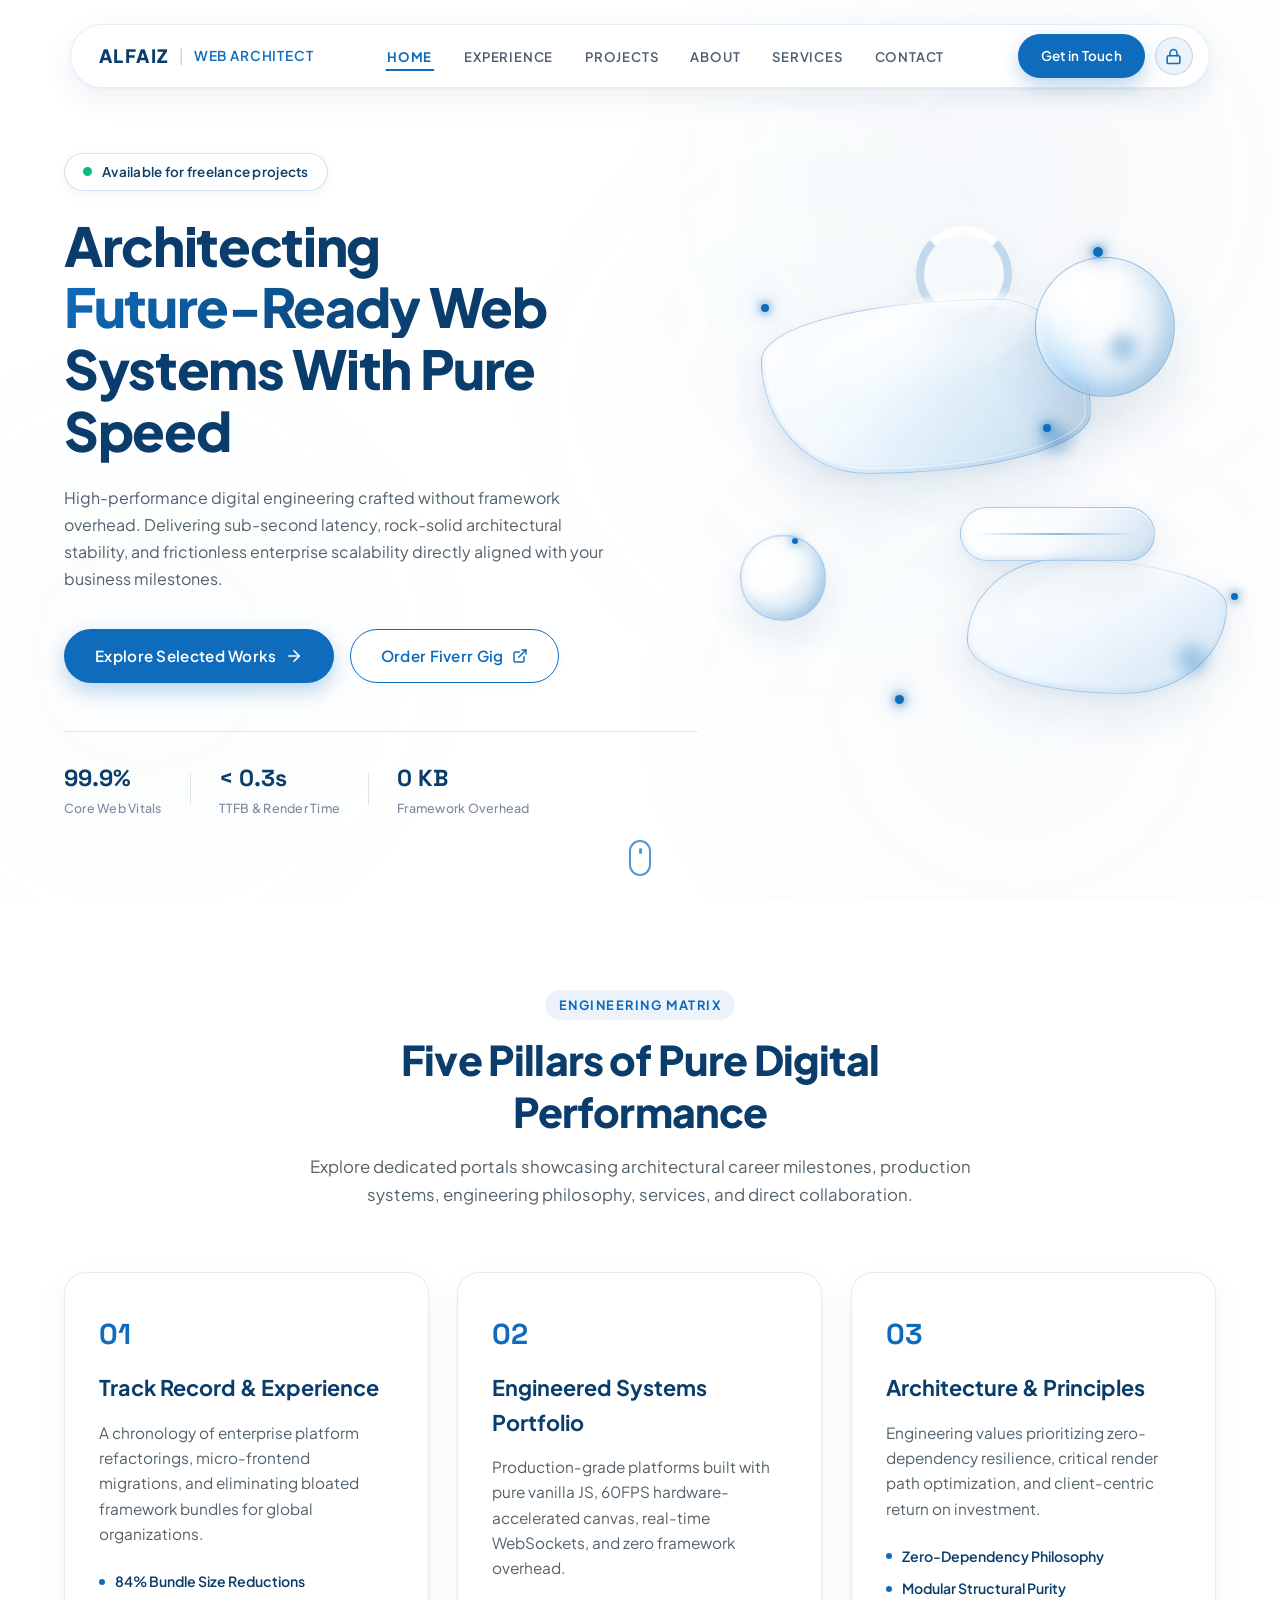
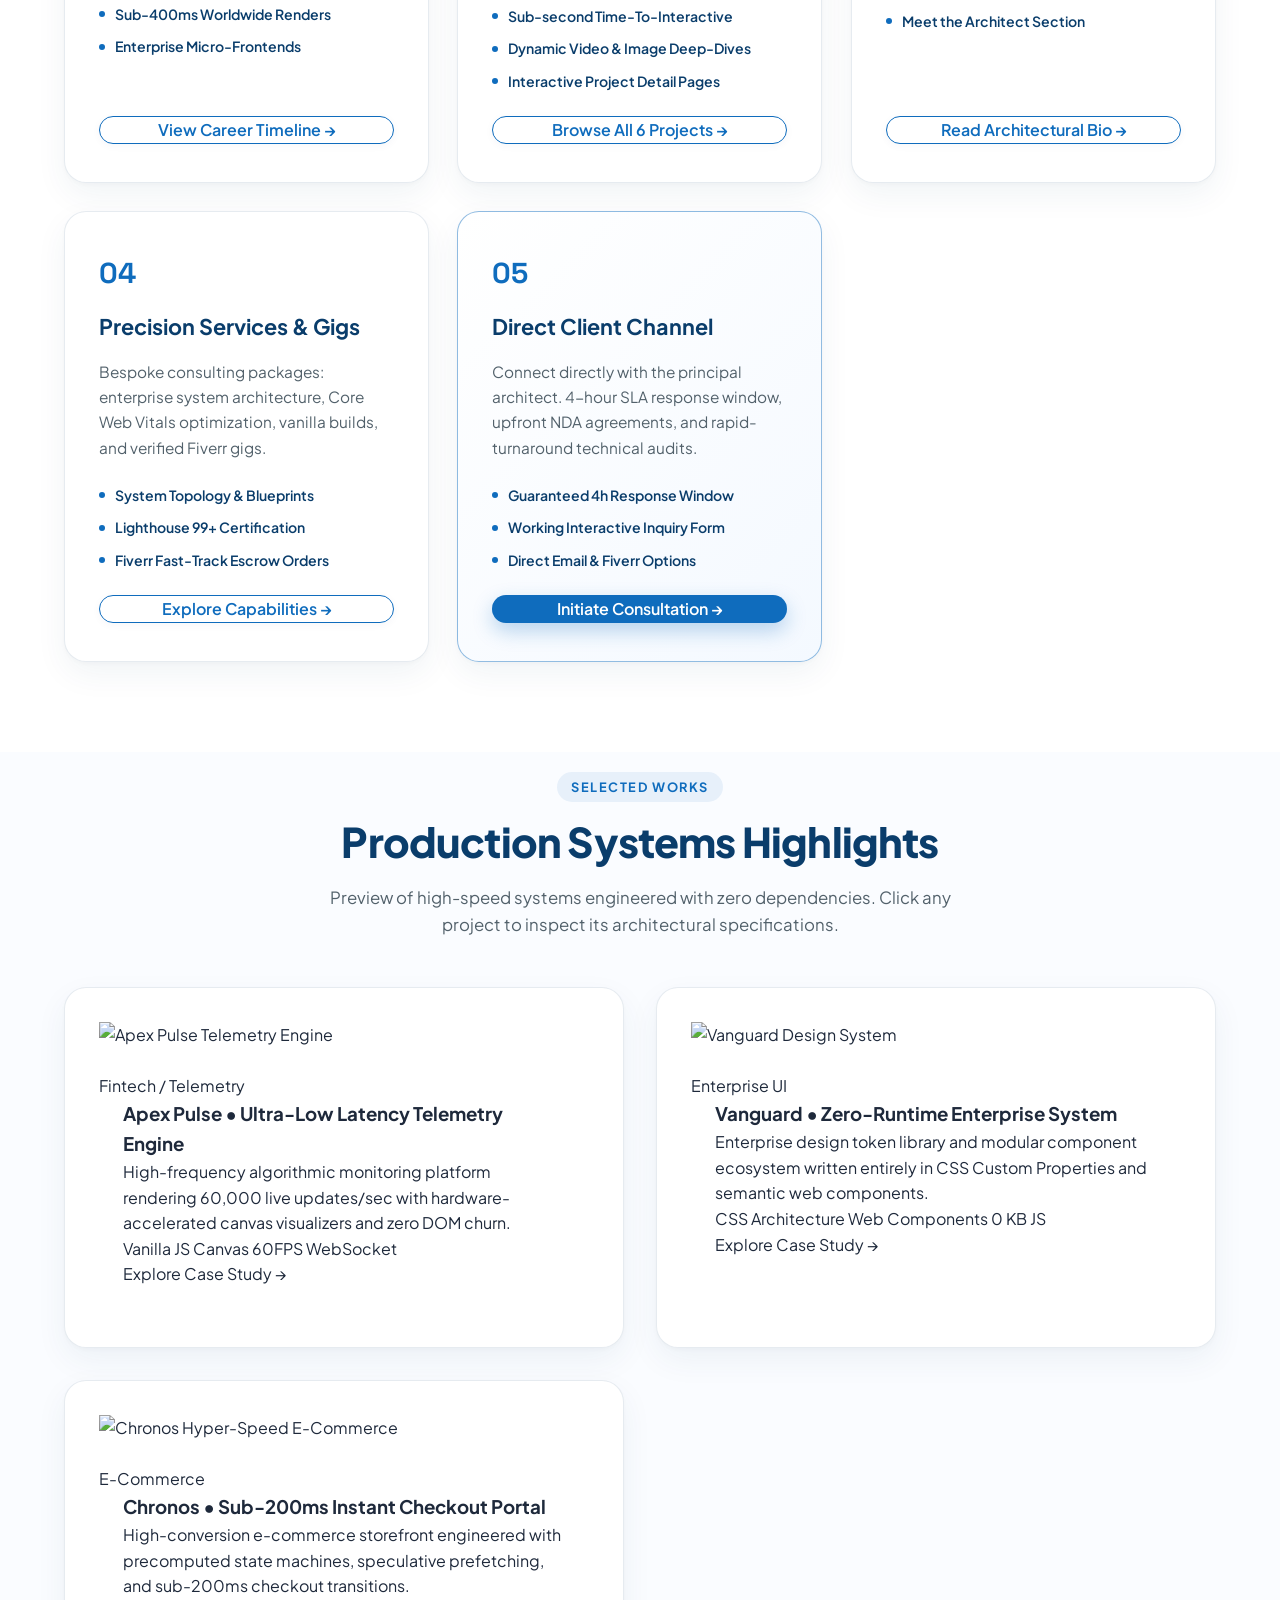
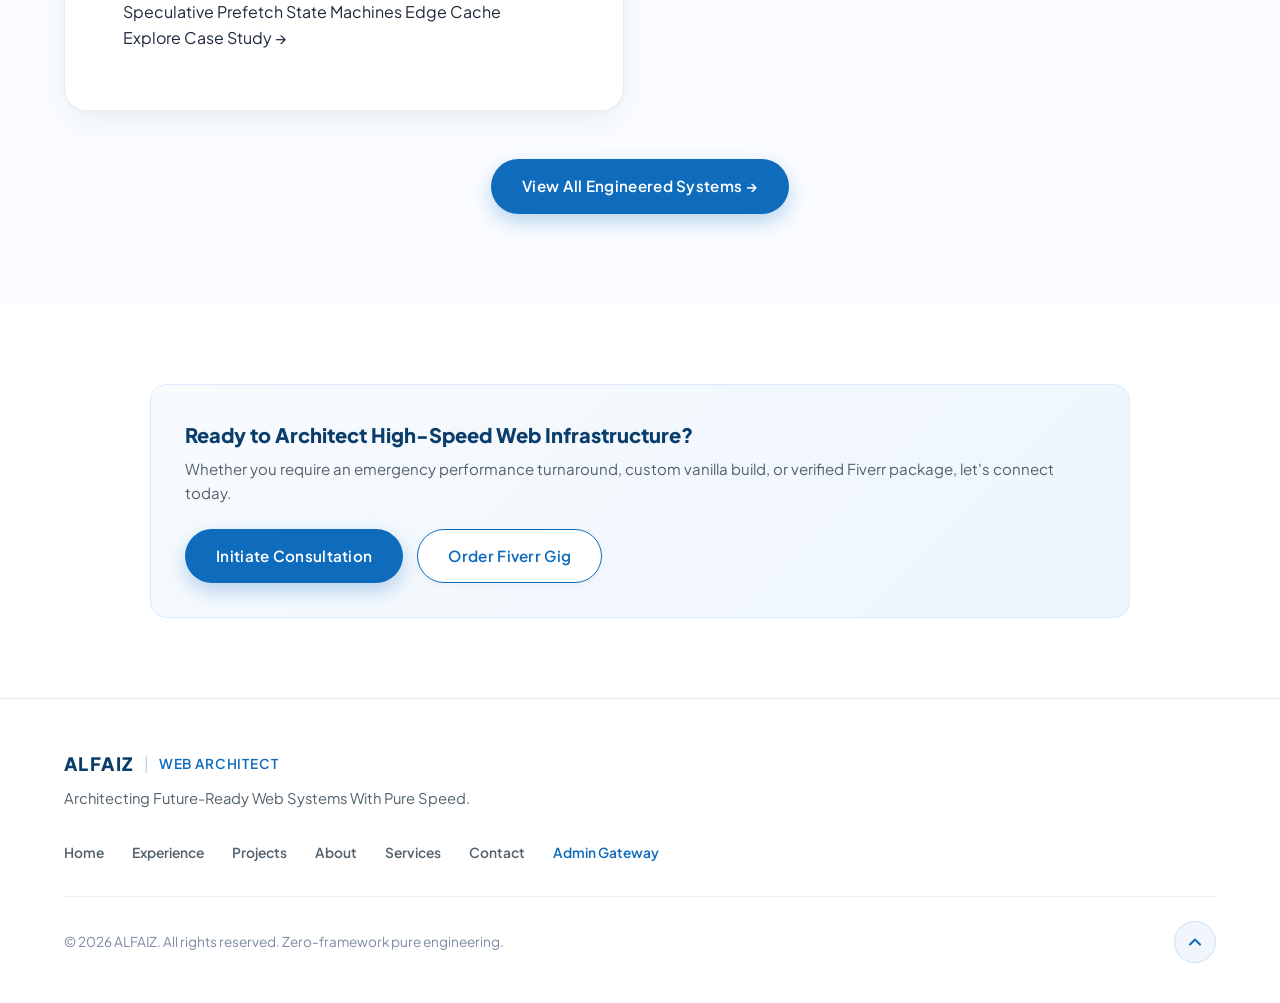
==== commit 1e7e8809: "Add standalone contact page, link admin gate to top navigation, and separate multi-page architecture" ====
--- a/index.html
+++ b/index.html
@@ -61,7 +61,7 @@
   <header class="header-container" id="site-header">
     <nav class="nav-pill" aria-label="Main Navigation">
       <!-- Left: Brand Identity -->
-      <a href="#home" class="nav-brand" aria-label="ALFAIZ Web Architect Home">
+      <a href="index.html" class="nav-brand" aria-label="ALFAIZ Web Architect Home">
         <span class="brand-name">ALFAIZ</span>
         <span class="brand-divider">|</span>
         <span class="brand-title">Web Architect</span>
@@ -74,12 +74,18 @@
         <li><a href="projects.html" class="nav-link">PROJECTS</a></li>
         <li><a href="about.html" class="nav-link">ABOUT</a></li>
         <li><a href="services.html" class="nav-link">SERVICES</a></li>
-        <li><a href="#contact" class="nav-link">CONTACT</a></li>
+        <li><a href="contact.html" class="nav-link">CONTACT</a></li>
       </ul>
 
-      <!-- Right: Call to Action -->
+      <!-- Right: Call to Action & Admin Lock Gateway -->
       <div class="nav-cta-wrapper">
-        <a href="#contact" class="btn btn-primary btn-sm nav-btn">Get in Touch</a>
+        <a href="contact.html" class="btn btn-primary btn-sm nav-btn">Get in Touch</a>
+        <a href="admin/login.html" class="nav-admin-lock" title="Admin Security Gate" aria-label="Administrative Console Login">
+          <svg width="17" height="17" viewBox="0 0 24 24" fill="none" stroke="currentColor" stroke-width="2.2" stroke-linecap="round" stroke-linejoin="round">
+            <rect x="3" y="11" width="18" height="11" rx="2" ry="2"></rect>
+            <path d="M7 11V7a5 5 0 0 1 10 0v4"></path>
+          </svg>
+        </a>
       </div>
 
       <!-- Mobile Menu Toggle Button -->
@@ -93,15 +99,22 @@
     <!-- Mobile Dropdown Navigation -->
     <div class="mobile-menu" id="mobile-menu">
       <ul class="mobile-nav-links">
-        <li><a href="index.html" class="mobile-nav-link">HOME</a></li>
+        <li><a href="index.html" class="mobile-nav-link active">HOME</a></li>
         <li><a href="experience.html" class="mobile-nav-link">EXPERIENCE</a></li>
         <li><a href="projects.html" class="mobile-nav-link">PROJECTS</a></li>
         <li><a href="about.html" class="mobile-nav-link">ABOUT</a></li>
         <li><a href="services.html" class="mobile-nav-link">SERVICES</a></li>
-        <li><a href="#contact" class="mobile-nav-link">CONTACT</a></li>
+        <li><a href="contact.html" class="mobile-nav-link">CONTACT</a></li>
       </ul>
       <div class="mobile-menu-cta">
-        <a href="#contact" class="btn btn-primary btn-full">Get in Touch</a>
+        <a href="contact.html" class="btn btn-primary btn-full">Get in Touch</a>
+        <a href="admin/login.html" class="btn btn-outline btn-full" style="margin-top: 10px; display: inline-flex; align-items: center; justify-content: center; gap: 8px;">
+          <svg width="16" height="16" viewBox="0 0 24 24" fill="none" stroke="currentColor" stroke-width="2.2" stroke-linecap="round" stroke-linejoin="round">
+            <rect x="3" y="11" width="18" height="11" rx="2" ry="2"></rect>
+            <path d="M7 11V7a5 5 0 0 1 10 0v4"></path>
+          </svg>
+          <span>Admin Security Gate</span>
+        </a>
       </div>
     </div>
   </header>
@@ -134,7 +147,7 @@
 
           <!-- Action Buttons -->
           <div class="hero-cta-group">
-            <a href="#projects" class="btn btn-primary btn-lg">
+            <a href="projects.html" class="btn btn-primary btn-lg">
               <span>Explore Selected Works</span>
               <svg class="btn-icon" width="18" height="18" viewBox="0 0 24 24" fill="none" stroke="currentColor" stroke-width="2.2" stroke-linecap="round" stroke-linejoin="round">
                 <line x1="5" y1="12" x2="19" y2="12"></line>
@@ -232,502 +245,240 @@
       </div>
 
       <!-- Clean Scroll Indicator -->
-      <a href="#experience" class="scroll-down-indicator" aria-label="Scroll to Experience section">
+      <a href="#gateways" class="scroll-down-indicator" aria-label="Scroll to Architectural Disciplines">
         <span class="mouse-icon">
           <span class="wheel"></span>
         </span>
       </a>
     </section>
 
-
-    <!-- EXPERIENCE SECTION -->
-    <section class="section experience-section" id="experience">
+    <!-- ARCHITECTURAL MATRIX & DISCIPLINES GATEWAY -->
+    <section class="section" id="gateways" style="padding: 90px 0;">
       <div class="container">
         
         <div class="section-header">
-          <div class="section-tag">TRACK RECORD</div>
-          <h2 class="section-title">Architectural Engineering Journey</h2>
+          <div class="section-tag">ENGINEERING MATRIX</div>
+          <h2 class="section-title">Five Pillars of Pure Digital Performance</h2>
           <p class="section-subtitle">
-            A proven record of engineering enterprise web infrastructure, high-concurrency systems, and bespoke frontend architectures.
+            Explore dedicated portals showcasing architectural career milestones, production systems, engineering philosophy, services, and direct collaboration.
           </p>
         </div>
 
-        <div class="timeline">
+        <div class="services-grid" style="grid-template-columns: repeat(auto-fit, minmax(320px, 1fr)); gap: 28px;">
           
-          <!-- Experience Card 1 -->
-          <div class="timeline-item">
-            <div class="timeline-dot"></div>
-            <div class="timeline-content">
-              <div class="timeline-badge">2023 - PRESENT</div>
-              <h3 class="timeline-title">Principal Web Architect</h3>
-              <div class="timeline-org">Enterprise System Solutions</div>
-              <p class="timeline-desc">
-                Leading high-scale platform refactoring initiatives. Replaced monolithic bloated frontend bundles with modular vanilla systems, achieving an 84% reduction in bundle size and sub-400ms global render times.
-              </p>
-              <div class="tech-pills">
-                <span class="tech-pill">Vanilla JS</span>
-                <span class="tech-pill">Micro-frontends</span>
-                <span class="tech-pill">Web Workers</span>
-                <span class="tech-pill">Edge Computing</span>
+          <!-- Pillar 1: Experience -->
+          <article class="service-card" style="display: flex; flex-direction: column; justify-content: space-between;">
+            <div>
+              <div class="service-number" style="color: #0F6CBD;">01</div>
+              <h3 class="service-title">Track Record &amp; Experience</h3>
+              <p class="service-desc">
+                A chronology of enterprise platform refactorings, micro-frontend migrations, and eliminating bloated framework bundles for global organizations.
+              </p>
+              <ul class="service-deliverables">
+                <li>84% Bundle Size Reductions</li>
+                <li>Sub-400ms Worldwide Renders</li>
+                <li>Enterprise Micro-Frontends</li>
+              </ul>
+            </div>
+            <div style="margin-top: 24px;">
+              <a href="experience.html" class="btn btn-outline btn-full">
+                <span>View Career Timeline &rarr;</span>
+              </a>
+            </div>
+          </article>
+
+          <!-- Pillar 2: Projects -->
+          <article class="service-card" style="display: flex; flex-direction: column; justify-content: space-between;">
+            <div>
+              <div class="service-number" style="color: #0F6CBD;">02</div>
+              <h3 class="service-title">Engineered Systems Portfolio</h3>
+              <p class="service-desc">
+                Production-grade platforms built with pure vanilla JS, 60FPS hardware-accelerated canvas, real-time WebSockets, and zero framework overhead.
+              </p>
+              <ul class="service-deliverables">
+                <li>Sub-second Time-To-Interactive</li>
+                <li>Dynamic Video &amp; Image Deep-Dives</li>
+                <li>Interactive Project Detail Pages</li>
+              </ul>
+            </div>
+            <div style="margin-top: 24px;">
+              <a href="projects.html" class="btn btn-outline btn-full">
+                <span>Browse All 6 Projects &rarr;</span>
+              </a>
+            </div>
+          </article>
+
+          <!-- Pillar 3: About -->
+          <article class="service-card" style="display: flex; flex-direction: column; justify-content: space-between;">
+            <div>
+              <div class="service-number" style="color: #0F6CBD;">03</div>
+              <h3 class="service-title">Architecture &amp; Principles</h3>
+              <p class="service-desc">
+                Engineering values prioritizing zero-dependency resilience, critical render path optimization, and client-centric return on investment.
+              </p>
+              <ul class="service-deliverables">
+                <li>Zero-Dependency Philosophy</li>
+                <li>Modular Structural Purity</li>
+                <li>Meet the Architect Section</li>
+              </ul>
+            </div>
+            <div style="margin-top: 24px;">
+              <a href="about.html" class="btn btn-outline btn-full">
+                <span>Read Architectural Bio &rarr;</span>
+              </a>
+            </div>
+          </article>
+
+          <!-- Pillar 4: Services -->
+          <article class="service-card" style="display: flex; flex-direction: column; justify-content: space-between;">
+            <div>
+              <div class="service-number" style="color: #0F6CBD;">04</div>
+              <h3 class="service-title">Precision Services &amp; Gigs</h3>
+              <p class="service-desc">
+                Bespoke consulting packages: enterprise system architecture, Core Web Vitals optimization, vanilla builds, and verified Fiverr gigs.
+              </p>
+              <ul class="service-deliverables">
+                <li>System Topology &amp; Blueprints</li>
+                <li>Lighthouse 99+ Certification</li>
+                <li>Fiverr Fast-Track Escrow Orders</li>
+              </ul>
+            </div>
+            <div style="margin-top: 24px;">
+              <a href="services.html" class="btn btn-outline btn-full">
+                <span>Explore Capabilities &rarr;</span>
+              </a>
+            </div>
+          </article>
+
+          <!-- Pillar 5: Contact -->
+          <article class="service-card" style="display: flex; flex-direction: column; justify-content: space-between; border-color: rgba(15, 108, 189, 0.45); background: linear-gradient(135deg, #ffffff 0%, #f4f9ff 100%);">
+            <div>
+              <div class="service-number" style="color: #0F6CBD;">05</div>
+              <h3 class="service-title">Direct Client Channel</h3>
+              <p class="service-desc">
+                Connect directly with the principal architect. 4-hour SLA response window, upfront NDA agreements, and rapid-turnaround technical audits.
+              </p>
+              <ul class="service-deliverables">
+                <li>Guaranteed 4h Response Window</li>
+                <li>Working Interactive Inquiry Form</li>
+                <li>Direct Email &amp; Fiverr Options</li>
+              </ul>
+            </div>
+            <div style="margin-top: 24px;">
+              <a href="contact.html" class="btn btn-primary btn-full">
+                <span>Initiate Consultation &rarr;</span>
+              </a>
+            </div>
+          </article>
+
+        </div>
+
+      </div>
+    </section>
+
+    <!-- FEATURED SYSTEMS SPOTLIGHT PREVIEW -->
+    <section class="section" style="padding: 20px 0 90px; background-color: #FAFCFF;">
+      <div class="container">
+        <div class="section-header" style="margin-bottom: 48px;">
+          <div class="section-tag">SELECTED WORKS</div>
+          <h2 class="section-title">Production Systems Highlights</h2>
+          <p class="section-subtitle">
+            Preview of high-speed systems engineered with zero dependencies. Click any project to inspect its architectural specifications.
+          </p>
+        </div>
+
+        <div class="projects-grid" id="home-featured-grid">
+          <!-- Card 1 -->
+          <article class="project-card" onclick="window.location.href='project-detail.html?id=1'" style="cursor: pointer;">
+            <div class="project-media-wrap">
+              <img src="https://images.unsplash.com/photo-1551288049-bebda4e38f71?auto=format&fit=crop&w=800&q=80" alt="Apex Pulse Telemetry Engine" class="project-img" loading="lazy">
+              <span class="project-category-badge">Fintech / Telemetry</span>
+            </div>
+            <div class="project-card-body">
+              <h3 class="project-title">Apex Pulse &bull; Ultra-Low Latency Telemetry Engine</h3>
+              <p class="project-desc">
+                High-frequency algorithmic monitoring platform rendering 60,000 live updates/sec with hardware-accelerated canvas visualizers and zero DOM churn.
+              </p>
+              <div class="project-tags-strip">
+                <span class="project-tag-pill">Vanilla JS</span>
+                <span class="project-tag-pill">Canvas 60FPS</span>
+                <span class="project-tag-pill">WebSocket</span>
               </div>
-            </div>
-          </div>
-
-          <!-- Experience Card 2 -->
-          <div class="timeline-item">
-            <div class="timeline-dot"></div>
-            <div class="timeline-content">
-              <div class="timeline-badge">2021 - 2023</div>
-              <h3 class="timeline-title">Senior Web Performance Engineer</h3>
-              <div class="timeline-org">Global Fintech Infrastructure</div>
-              <p class="timeline-desc">
-                Architected ultra-low latency dashboards handling real-time WebSocket feeds with 60FPS fluid canvas visualizations, strict memory leak prevention, and zero layout thrashing.
-              </p>
-              <div class="tech-pills">
-                <span class="tech-pill">WebSocket</span>
-                <span class="tech-pill">Canvas API</span>
-                <span class="tech-pill">Performance Profiling</span>
-                <span class="tech-pill">CSS3 Hardware Acceleration</span>
+              <div class="project-card-footer">
+                <span class="project-view-link">Explore Case Study &rarr;</span>
               </div>
             </div>
-          </div>
-
-          <!-- Experience Card 3 -->
-          <div class="timeline-item">
-            <div class="timeline-dot"></div>
-            <div class="timeline-content">
-              <div class="timeline-badge">2019 - 2021</div>
-              <h3 class="timeline-title">Frontend Systems Architect</h3>
-              <div class="timeline-org">Omnichannel Scale Labs</div>
-              <p class="timeline-desc">
-                Designed lightweight corporate web standards, component specifications, and responsive design systems serving millions of monthly active users with 100% Core Web Vitals compliance.
-              </p>
-              <div class="tech-pills">
-                <span class="tech-pill">Modern HTML5</span>
-                <span class="tech-pill">Pure CSS Grid/Flex</span>
-                <span class="tech-pill">WCAG 2.1 AA</span>
-                <span class="tech-pill">Cross-Browser Optimization</span>
+          </article>
+
+          <!-- Card 2 -->
+          <article class="project-card" onclick="window.location.href='project-detail.html?id=2'" style="cursor: pointer;">
+            <div class="project-media-wrap">
+              <img src="https://images.unsplash.com/photo-1507238691740-187a5b1d37b8?auto=format&fit=crop&w=800&q=80" alt="Vanguard Design System" class="project-img" loading="lazy">
+              <span class="project-category-badge">Enterprise UI</span>
+            </div>
+            <div class="project-card-body">
+              <h3 class="project-title">Vanguard &bull; Zero-Runtime Enterprise System</h3>
+              <p class="project-desc">
+                Enterprise design token library and modular component ecosystem written entirely in CSS Custom Properties and semantic web components.
+              </p>
+              <div class="project-tags-strip">
+                <span class="project-tag-pill">CSS Architecture</span>
+                <span class="project-tag-pill">Web Components</span>
+                <span class="project-tag-pill">0 KB JS</span>
               </div>
-            </div>
-          </div>
-
-        </div>
-
+              <div class="project-card-footer">
+                <span class="project-view-link">Explore Case Study &rarr;</span>
+              </div>
+            </div>
+          </article>
+
+          <!-- Card 3 -->
+          <article class="project-card" onclick="window.location.href='project-detail.html?id=3'" style="cursor: pointer;">
+            <div class="project-media-wrap">
+              <img src="https://images.unsplash.com/photo-1460925895917-afdab827c52f?auto=format&fit=crop&w=800&q=80" alt="Chronos Hyper-Speed E-Commerce" class="project-img" loading="lazy">
+              <span class="project-category-badge">E-Commerce</span>
+            </div>
+            <div class="project-card-body">
+              <h3 class="project-title">Chronos &bull; Sub-200ms Instant Checkout Portal</h3>
+              <p class="project-desc">
+                High-conversion e-commerce storefront engineered with precomputed state machines, speculative prefetching, and sub-200ms checkout transitions.
+              </p>
+              <div class="project-tags-strip">
+                <span class="project-tag-pill">Speculative Prefetch</span>
+                <span class="project-tag-pill">State Machines</span>
+                <span class="project-tag-pill">Edge Cache</span>
+              </div>
+              <div class="project-card-footer">
+                <span class="project-view-link">Explore Case Study &rarr;</span>
+              </div>
+            </div>
+          </article>
+        </div>
+
+        <div style="text-align: center; margin-top: 48px;">
+          <a href="projects.html" class="btn btn-primary btn-lg">
+            <span>View All Engineered Systems &rarr;</span>
+          </a>
+        </div>
       </div>
     </section>
 
-
-    <!-- PROJECTS SECTION -->
-    <section class="section projects-section" id="projects">
+    <!-- ARCHITECTURAL CALL TO ACTION BANNER -->
+    <section class="section" style="padding: 80px 0;">
       <div class="container">
-        
-        <div class="section-header">
-          <div class="section-tag">SELECTED WORKS</div>
-          <h2 class="section-title">Engineered For Uncompromising Performance</h2>
-          <p class="section-subtitle">
-            Every project is architected with obsessive precision: clean semantic markup, modular CSS architecture, and hyper-optimized vanilla JavaScript.
-          </p>
-        </div>
-
-        <!-- Filter Controls -->
-        <div class="filter-controls">
-          <button class="filter-btn active" data-filter="all">All Systems</button>
-          <button class="filter-btn" data-filter="enterprise">Enterprise</button>
-          <button class="filter-btn" data-filter="performance">Performance</button>
-          <button class="filter-btn" data-filter="vanilla">Vanilla JS</button>
-        </div>
-
-        <!-- Projects Grid -->
-        <div class="projects-grid">
-          
-          <!-- Project 1 -->
-          <article class="project-card" data-category="enterprise performance">
-            <div class="project-header">
-              <div class="project-kpi-badge">99/100 SPEED</div>
-              <div class="project-type">Fintech Core</div>
-            </div>
-            <h3 class="project-name">Nexus Global Financial Engine</h3>
-            <p class="project-summary">
-              An institutional-grade currency and liquidity terminal running pure vanilla JS. Sub-millisecond tick calculation, zero external UI libraries, and rock-solid state management.
-            </p>
-            <div class="project-specs">
-              <div class="spec-item">
-                <span class="spec-label">Payload</span>
-                <span class="spec-val">18.4 KB total</span>
-              </div>
-              <div class="spec-item">
-                <span class="spec-label">LCP</span>
-                <span class="spec-val">0.24s</span>
-              </div>
-              <div class="spec-item">
-                <span class="spec-label">FPS</span>
-                <span class="spec-val">60 Constant</span>
-              </div>
-            </div>
-            <div class="project-footer">
-              <span class="tech-tag">Pure Vanilla JS</span>
-              <span class="tech-tag">CSS Custom Props</span>
-              <span class="tech-tag">WebSockets</span>
-            </div>
-          </article>
-
-          <!-- Project 2 -->
-          <article class="project-card" data-category="performance vanilla">
-            <div class="project-header">
-              <div class="project-kpi-badge">100/100 SPEED</div>
-              <div class="project-type">E-Commerce Architecture</div>
-            </div>
-            <h3 class="project-name">Veloce Headless Commerce Core</h3>
-            <p class="project-summary">
-              Custom-built shopping experience designed for high-concurrency flash sales. Replaced a sluggish 3.2MB Shopify bundle with a modular 35KB vanilla engine with instant page switches.
-            </p>
-            <div class="project-specs">
-              <div class="spec-item">
-                <span class="spec-label">Payload</span>
-                <span class="spec-val">34.8 KB</span>
-              </div>
-              <div class="spec-item">
-                <span class="spec-label">LCP</span>
-                <span class="spec-val">0.31s</span>
-              </div>
-              <div class="spec-item">
-                <span class="spec-label">Conversion</span>
-                <span class="spec-val">+38.4%</span>
-              </div>
-            </div>
-            <div class="project-footer">
-              <span class="tech-tag">HTML5 Template</span>
-              <span class="tech-tag">IndexedDB</span>
-              <span class="tech-tag">Vanilla Router</span>
-            </div>
-          </article>
-
-          <!-- Project 3 -->
-          <article class="project-card" data-category="enterprise">
-            <div class="project-header">
-              <div class="project-kpi-badge">ENTERPRISE SCALE</div>
-              <div class="project-type">Cloud Monitoring</div>
-            </div>
-            <h3 class="project-name">Aether Multi-Cloud Observability</h3>
-            <p class="project-summary">
-              Real-time distributed telemetry dashboard for multi-region server clusters. Features native SVG charting, asynchronous event streaming, and custom reactive micro-store.
-            </p>
-            <div class="project-specs">
-              <div class="spec-item">
-                <span class="spec-label">Payload</span>
-                <span class="spec-val">42.1 KB</span>
-              </div>
-              <div class="spec-item">
-                <span class="spec-label">Latency</span>
-                <span class="spec-val">&lt; 15ms</span>
-              </div>
-              <div class="spec-item">
-                <span class="spec-label">Security</span>
-                <span class="spec-val">CSP Strict</span>
-              </div>
-            </div>
-            <div class="project-footer">
-              <span class="tech-tag">Native SVG</span>
-              <span class="tech-tag">EventSource</span>
-              <span class="tech-tag">CSS Grid 3D</span>
-            </div>
-          </article>
-
-          <!-- Project 4 -->
-          <article class="project-card" data-category="vanilla performance">
-            <div class="project-header">
-              <div class="project-kpi-badge">0 FRAMEWORKS</div>
-              <div class="project-type">Component Framework</div>
-            </div>
-            <h3 class="project-name">Kinetics Micro-UI Component Standard</h3>
-            <p class="project-summary">
-              A bespoke, zero-dependency design system specification engineered for ultra-fast white-label corporate portals with unified tokenization and theme switching.
-            </p>
-            <div class="project-specs">
-              <div class="spec-item">
-                <span class="spec-label">Payload</span>
-                <span class="spec-val">12.0 KB</span>
-              </div>
-              <div class="spec-item">
-                <span class="spec-label">FCP</span>
-                <span class="spec-val">0.18s</span>
-              </div>
-              <div class="spec-item">
-                <span class="spec-label">A11y</span>
-                <span class="spec-val">100/100</span>
-              </div>
-            </div>
-            <div class="project-footer">
-              <span class="tech-tag">CSS Shadow DOM</span>
-              <span class="tech-tag">Custom Elements</span>
-              <span class="tech-tag">Accessible ARIA</span>
-            </div>
-          </article>
-
-        </div>
-
+        <div class="detail-cta-box" style="margin: 0 auto; max-width: 980px;">
+          <div class="detail-cta-text">
+            <h3>Ready to Architect High-Speed Web Infrastructure?</h3>
+            <p>Whether you require an emergency performance turnaround, custom vanilla build, or verified Fiverr package, let's connect today.</p>
+          </div>
+          <div class="detail-cta-actions">
+            <a href="contact.html" class="btn btn-primary btn-lg">Initiate Consultation</a>
+            <a href="https://www.fiverr.com" target="_blank" rel="noopener noreferrer" class="btn btn-outline btn-lg">Order Fiverr Gig</a>
+          </div>
+        </div>
       </div>
     </section>
 
-
-    <!-- ABOUT SECTION -->
-    <section class="section about-section" id="about">
-      <div class="container">
-        
-        <div class="section-header">
-          <div class="section-tag">ENGINEERING PHILOSOPHY</div>
-          <h2 class="section-title">Why Web Architecture Matters</h2>
-          <p class="section-subtitle">
-            Modern web development is bloated with unnecessary layers. We construct lean, bulletproof systems that last decades.
-          </p>
-        </div>
-
-        <div class="principles-grid">
-          
-          <div class="principle-card">
-            <div class="principle-icon-box">
-              <svg width="24" height="24" viewBox="0 0 24 24" fill="none" stroke="#0F6CBD" stroke-width="2" stroke-linecap="round" stroke-linejoin="round">
-                <polygon points="13 2 3 14 12 14 11 22 21 10 12 10 13 2"></polygon>
-              </svg>
-            </div>
-            <h3 class="principle-title">Speed as a Core Feature</h3>
-            <p class="principle-desc">
-              Every millisecond of delay directly damages conversions and search rankings. We architect systems with zero heavy runtimes, achieving instant execution and pristine Core Web Vitals.
-            </p>
-          </div>
-
-          <div class="principle-card">
-            <div class="principle-icon-box">
-              <svg width="24" height="24" viewBox="0 0 24 24" fill="none" stroke="#0F6CBD" stroke-width="2" stroke-linecap="round" stroke-linejoin="round">
-                <rect x="3" y="3" width="18" height="18" rx="2" ry="2"></rect>
-                <line x1="3" y1="9" x2="21" y2="9"></line>
-                <line x1="9" y1="21" x2="9" y2="9"></line>
-              </svg>
-            </div>
-            <h3 class="principle-title">Modular Structural Purity</h3>
-            <p class="principle-desc">
-              Clean separation of concerns with resilient semantic HTML, modular CSS styling variables, and decoupled vanilla logic ensuring that codebases remain maintainable for years.
-            </p>
-          </div>
-
-          <div class="principle-card">
-            <div class="principle-icon-box">
-              <svg width="24" height="24" viewBox="0 0 24 24" fill="none" stroke="#0F6CBD" stroke-width="2" stroke-linecap="round" stroke-linejoin="round">
-                <path d="M12 22s8-4 8-10V5l-8-3-8 3v7c0 6 8 10 8 10z"></path>
-              </svg>
-            </div>
-            <h3 class="principle-title">Zero-Dependency Resilience</h3>
-            <p class="principle-desc">
-              Eliminating sprawling node_modules vulnerabilities and deprecation cycles. Your platform depends on web standards natively supported across every device and browser.
-            </p>
-          </div>
-
-          <div class="principle-card">
-            <div class="principle-icon-box">
-              <svg width="24" height="24" viewBox="0 0 24 24" fill="none" stroke="#0F6CBD" stroke-width="2" stroke-linecap="round" stroke-linejoin="round">
-                <circle cx="12" cy="12" r="10"></circle>
-                <line x1="2" y1="12" x2="22" y2="12"></line>
-                <path d="M12 2a15.3 15.3 0 0 1 4 10 15.3 15.3 0 0 1-4 10 15.3 15.3 0 0 1-4-10 15.3 15.3 0 0 1 4-10z"></path>
-              </svg>
-            </div>
-            <h3 class="principle-title">Client-Centric ROI</h3>
-            <p class="principle-desc">
-              Architecture isn't an academic exercise—it is a business lever. Lower server costs, higher organic traffic, smoother user conversion, and zero ongoing dependency maintenance fees.
-            </p>
-          </div>
-
-        </div>
-
-      </div>
-    </section>
-
-
-    <!-- SERVICES SECTION -->
-    <section class="section services-section" id="services">
-      <div class="container">
-        
-        <div class="section-header">
-          <div class="section-tag">SERVICES &amp; CAPABILITIES</div>
-          <h2 class="section-title">Precision Web Architecture Services</h2>
-          <p class="section-subtitle">
-            Tailored engineering engagements for organizations and fast-moving teams that prioritize speed and architectural precision.
-          </p>
-        </div>
-
-        <div class="services-grid">
-          
-          <div class="service-card">
-            <div class="service-number">01</div>
-            <h3 class="service-title">Enterprise System Architecture</h3>
-            <p class="service-desc">
-              End-to-end frontend blueprinting, decoupling monolithic frontends, designing robust caching policies, and setting up high-performance design token architectures.
-            </p>
-            <ul class="service-deliverables">
-              <li>System Topology &amp; Architecture Spec</li>
-              <li>Modular Component Standards</li>
-              <li>Data-Flow &amp; API Integration Strategy</li>
-            </ul>
-          </div>
-
-          <div class="service-card">
-            <div class="service-number">02</div>
-            <h3 class="service-title">Performance Auditing &amp; Refactoring</h3>
-            <p class="service-desc">
-              Deep profiling of memory leaks, rendering bottlenecks, JavaScript execution churn, and asset bloat to achieve perfect 95+ Core Web Vitals across mobile and desktop.
-            </p>
-            <ul class="service-deliverables">
-              <li>Comprehensive Performance Profiling</li>
-              <li>Critical Render Path Optimization</li>
-              <li>Lighthouse 99+ Certification</li>
-            </ul>
-          </div>
-
-          <div class="service-card">
-            <div class="service-number">03</div>
-            <h3 class="service-title">Pure Vanilla Web Engineering</h3>
-            <p class="service-desc">
-              Custom web applications, client portals, and interactive calculators built entirely in native HTML, CSS, and vanilla JS. Instant load, zero framework vulnerabilities.
-            </p>
-            <ul class="service-deliverables">
-              <li>Zero-Dependency Codebase</li>
-              <li>Custom Micro-Animations &amp; 3D Glass</li>
-              <li>Cross-Browser Compatibility Tested</li>
-            </ul>
-          </div>
-
-          <div class="service-card">
-            <div class="service-number">04</div>
-            <h3 class="service-title">Fiverr Custom Gig Engagements</h3>
-            <p class="service-desc">
-              Direct, vetted project contracts through Fiverr for rapid delivery of landing pages, technical performance audits, architectural reviews, and frontend fixes.
-            </p>
-            <ul class="service-deliverables">
-              <li>Escrow-Protected Orders</li>
-              <li>24 to 72 Hour Turnaround Available</li>
-              <li>Full Code Documentation &amp; Support</li>
-            </ul>
-          </div>
-
-        </div>
-
-      </div>
-    </section>
-
-
-    <!-- CONTACT SECTION -->
-    <section class="section contact-section" id="contact">
-      <div class="container">
-        
-        <div class="section-header">
-          <div class="section-tag">INITIATE COLLABORATION</div>
-          <h2 class="section-title">Ready to Elevate Your Web Architecture?</h2>
-          <p class="section-subtitle">
-            Let's discuss your next project, performance bottlenecks, or custom freelance engagement.
-          </p>
-        </div>
-
-        <div class="contact-wrapper">
-          
-          <!-- Contact Left: Direct Contact Information -->
-          <div class="contact-info">
-            <h3 class="contact-info-title">Direct Client Channel</h3>
-            <p class="contact-info-desc">
-              Whether you need an architectural review, a complete ground-up vanilla build, or a verified order through Fiverr, I'm ready to collaborate.
-            </p>
-
-            <div class="contact-channels">
-              <div class="channel-card">
-                <div class="channel-icon">
-                  <svg width="20" height="20" viewBox="0 0 24 24" fill="none" stroke="#0F6CBD" stroke-width="2" stroke-linecap="round" stroke-linejoin="round">
-                    <path d="M4 4h16c1.1 0 2 .9 2 2v12c0 1.1-.9 2-2 2H4c-1.1 0-2-.9-2-2V6c0-1.1.9-2 2-2z"></path>
-                    <polyline points="22,6 12,13 2,6"></polyline>
-                  </svg>
-                </div>
-                <div class="channel-detail">
-                  <span class="channel-name">Direct Inquiries</span>
-                  <a href="mailto:contact@alfaiz-architect.com" class="channel-link">contact@alfaiz-architect.com</a>
-                </div>
-              </div>
-
-              <div class="channel-card">
-                <div class="channel-icon">
-                  <svg width="20" height="20" viewBox="0 0 24 24" fill="none" stroke="#0F6CBD" stroke-width="2" stroke-linecap="round" stroke-linejoin="round">
-                    <circle cx="12" cy="12" r="10"></circle>
-                    <polyline points="12 6 12 12 16 14"></polyline>
-                  </svg>
-                </div>
-                <div class="channel-detail">
-                  <span class="channel-name">Response Window</span>
-                  <span class="channel-meta">Within 4 business hours</span>
-                </div>
-              </div>
-
-              <div class="channel-card highlight-card">
-                <div class="channel-icon">
-                  <svg width="20" height="20" viewBox="0 0 24 24" fill="none" stroke="#0F6CBD" stroke-width="2" stroke-linecap="round" stroke-linejoin="round">
-                    <circle cx="12" cy="12" r="10"></circle>
-                    <line x1="2" y1="12" x2="22" y2="12"></line>
-                    <path d="M12 2a15.3 15.3 0 0 1 4 10 15.3 15.3 0 0 1-4 10 15.3 15.3 0 0 1-4-10 15.3 15.3 0 0 1 4-10z"></path>
-                  </svg>
-                </div>
-                <div class="channel-detail">
-                  <span class="channel-name">Fast-Track Delivery</span>
-                  <a href="https://www.fiverr.com" target="_blank" rel="noopener noreferrer" class="channel-link fiverr-link">
-                    Order via Fiverr Secure Gig &rarr;
-                  </a>
-                </div>
-              </div>
-            </div>
-          </div>
-
-          <!-- Contact Right: Working Interactive Client Message Form -->
-          <div class="contact-form-container">
-            <form id="contact-form" class="contact-form" novalidate>
-              <div class="form-group">
-                <label for="client-name" class="form-label">Full Name / Organization *</label>
-                <input type="text" id="client-name" name="name" class="form-input" placeholder="e.g. Sarah Jenkins / Acme Tech" required>
-                <span class="error-msg" id="name-error">Please enter your name.</span>
-              </div>
-
-              <div class="form-group">
-                <label for="client-email" class="form-label">Email Address *</label>
-                <input type="email" id="client-email" name="email" class="form-input" placeholder="e.g. sarah@acmetech.com" required>
-                <span class="error-msg" id="email-error">Please enter a valid business email.</span>
-              </div>
-
-              <div class="form-group">
-                <label for="project-type" class="form-label">Project Scope</label>
-                <select id="project-type" name="type" class="form-select">
-                  <option value="freelance">Freelance Web Architecture</option>
-                  <option value="audit">Performance Audit &amp; Optimization</option>
-                  <option value="vanilla">Pure Vanilla JS Custom Build</option>
-                  <option value="fiverr">Fiverr Gig Custom Package</option>
-                  <option value="other">General Consultation</option>
-                </select>
-              </div>
-
-              <div class="form-group">
-                <label for="client-message" class="form-label">Project Details / Goals *</label>
-                <textarea id="client-message" name="message" rows="4" class="form-textarea" placeholder="Tell me about your timeline, performance targets, and system requirements..." required></textarea>
-                <span class="error-msg" id="message-error">Please provide a brief message.</span>
-              </div>
-
-              <button type="submit" class="btn btn-primary btn-full btn-submit" id="submit-btn">
-                <span>Send Architectural Inquiry</span>
-                <svg class="btn-icon" width="18" height="18" viewBox="0 0 24 24" fill="none" stroke="currentColor" stroke-width="2.2" stroke-linecap="round" stroke-linejoin="round">
-                  <line x1="22" y1="2" x2="11" y2="13"></line>
-                  <polygon points="22 2 15 22 11 13 2 9 22 2"></polygon>
-                </svg>
-              </button>
-
-              <div class="form-status" id="form-status" aria-live="polite"></div>
-            </form>
-          </div>
-
-        </div>
-
-      </div>
-    </section>
   </main>
 
 
@@ -735,7 +486,7 @@
   <footer class="site-footer">
     <div class="container footer-container">
       <div class="footer-left">
-        <a href="#home" class="footer-brand">
+        <a href="index.html" class="footer-brand">
           <span class="brand-name">ALFAIZ</span>
           <span class="brand-divider">|</span>
           <span class="brand-title">Web Architect</span>
@@ -749,12 +500,13 @@
         <a href="projects.html">Projects</a>
         <a href="about.html">About</a>
         <a href="services.html">Services</a>
-        <a href="#contact">Contact</a>
+        <a href="contact.html">Contact</a>
+        <a href="admin/login.html" style="color: #0F6CBD;">Admin Gateway</a>
       </div>
 
       <div class="footer-right">
         <p class="copyright">&copy; 2026 ALFAIZ. All rights reserved. Zero-framework pure engineering.</p>
-        <a href="#home" class="back-to-top" aria-label="Back to top">
+        <a href="#site-header" class="back-to-top" aria-label="Back to top">
           <svg width="20" height="20" viewBox="0 0 24 24" fill="none" stroke="currentColor" stroke-width="2.5" stroke-linecap="round" stroke-linejoin="round">
             <polyline points="18 15 12 9 6 15"></polyline>
           </svg>
--- a/css/style.css
+++ b/css/style.css
@@ -259,10 +259,35 @@
   width: 100%;
 }
 
-/* Nav Right: CTA Button */
+/* Nav Right: CTA Button & Admin Lock Link */
 .nav-cta-wrapper {
   display: flex;
   align-items: center;
+  gap: 10px;
+}
+
+.nav-admin-lock {
+  width: 38px;
+  height: 38px;
+  border-radius: 50%;
+  background: rgba(15, 108, 189, 0.08);
+  border: 1px solid rgba(15, 108, 189, 0.22);
+  display: inline-flex;
+  align-items: center;
+  justify-content: center;
+  color: var(--color-primary);
+  transition: all 0.25s cubic-bezier(0.16, 1, 0.3, 1);
+  text-decoration: none;
+  cursor: pointer;
+  flex-shrink: 0;
+}
+
+.nav-admin-lock:hover {
+  background: var(--color-primary);
+  color: var(--color-white);
+  border-color: var(--color-primary);
+  transform: scale(1.08) rotate(5deg);
+  box-shadow: 0 4px 14px rgba(15, 108, 189, 0.35);
 }
 
 /* Buttons System */
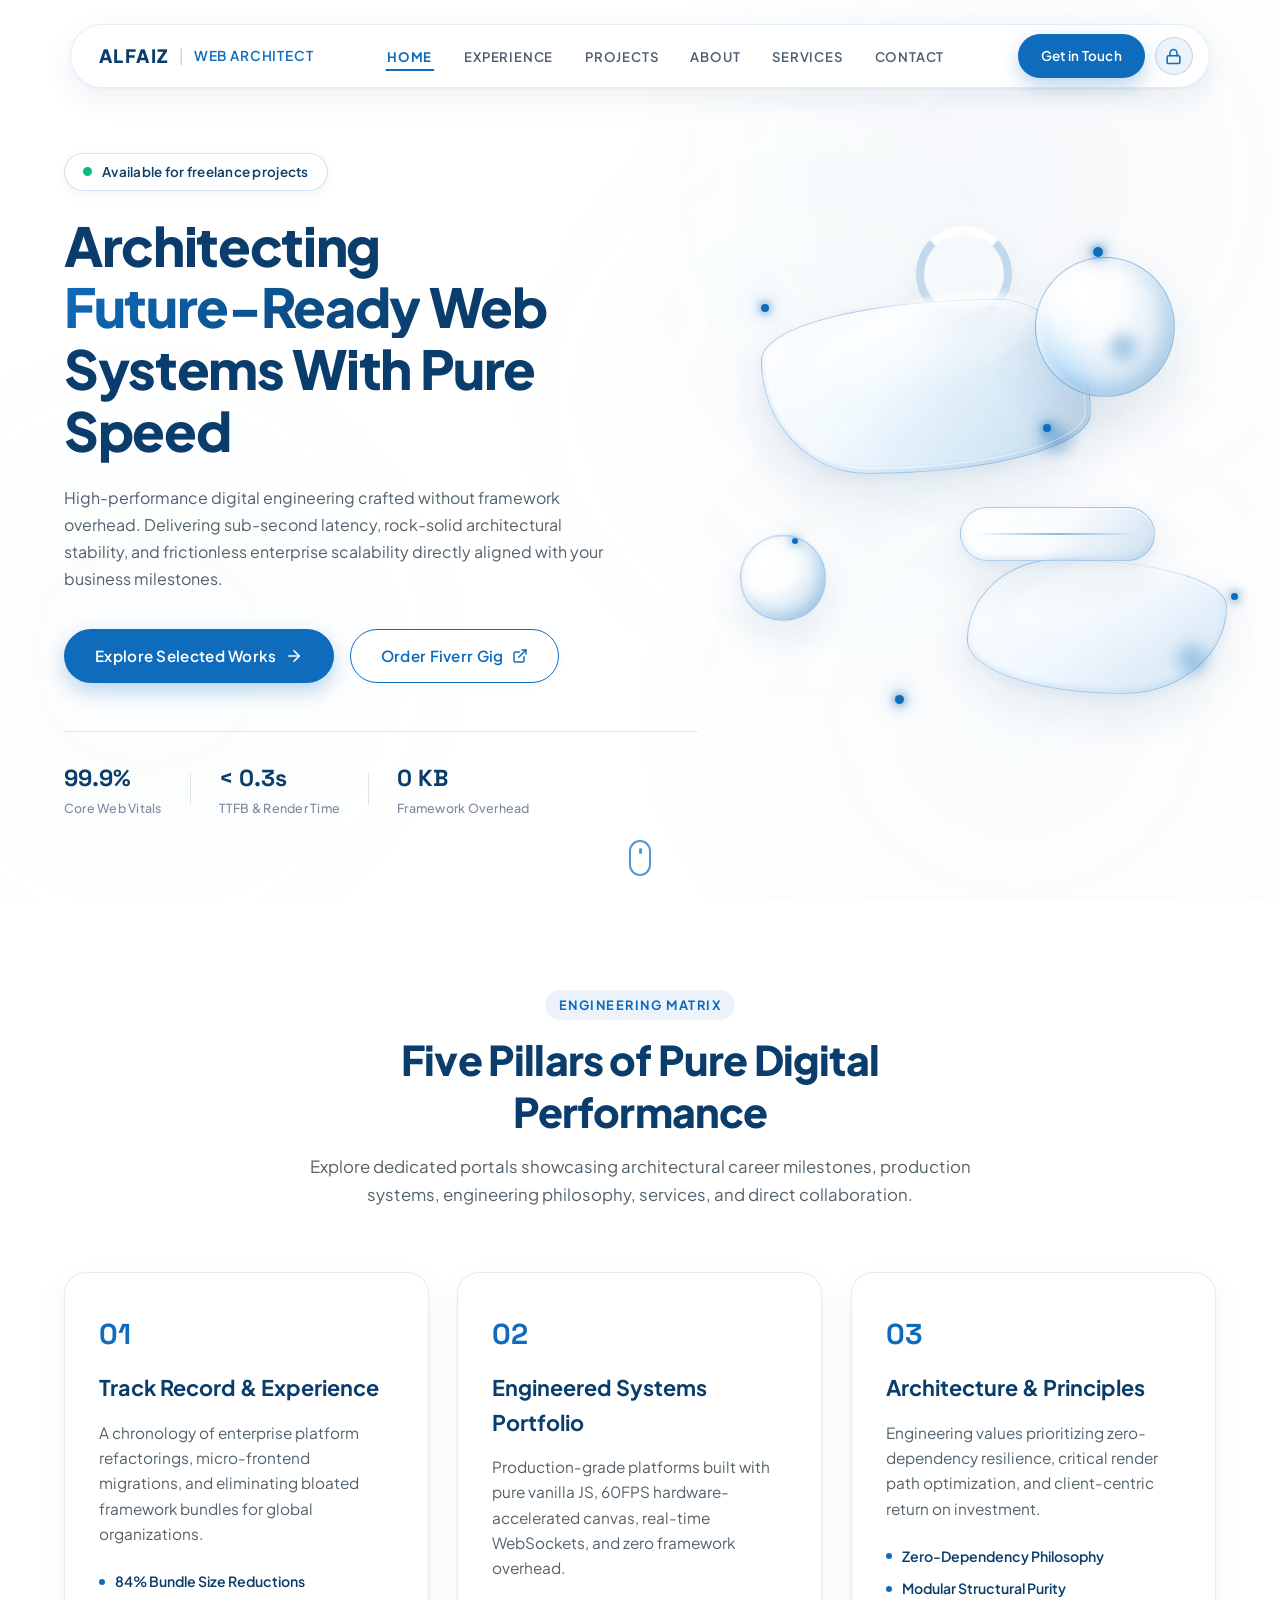
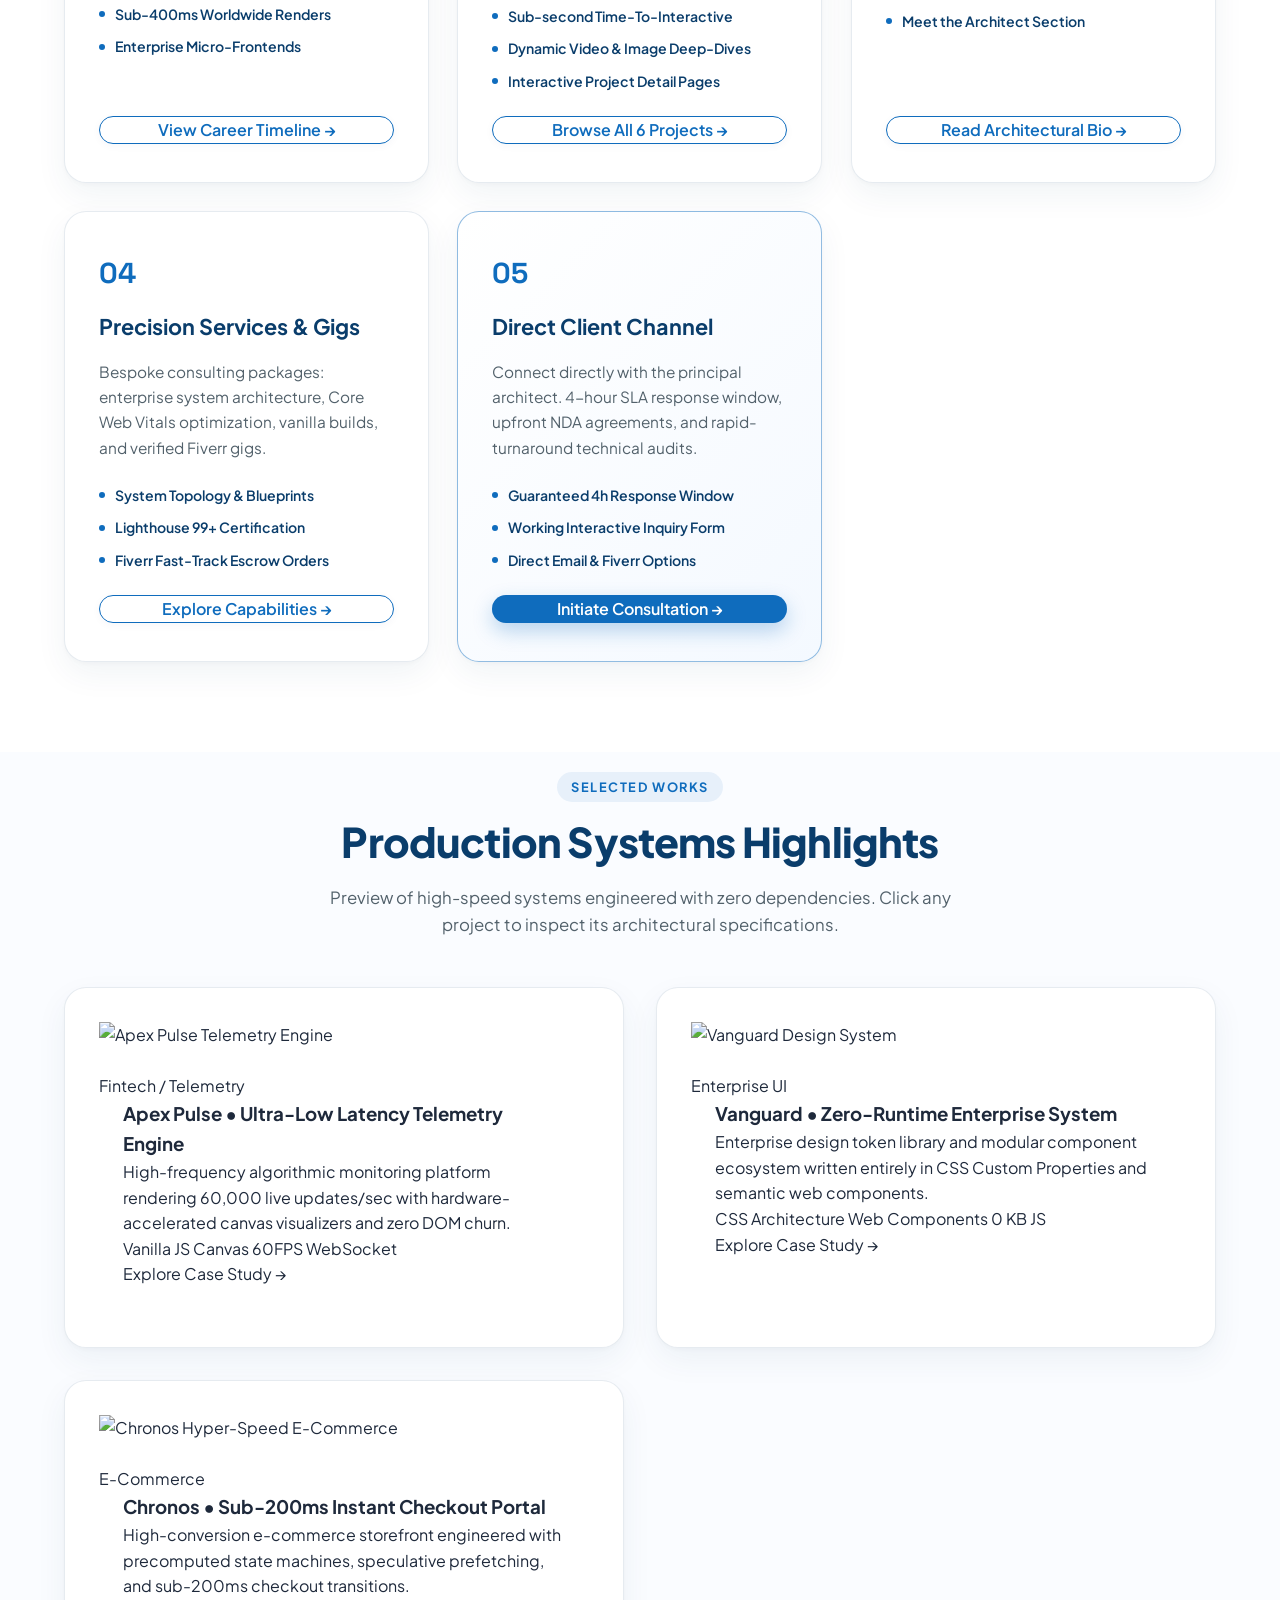
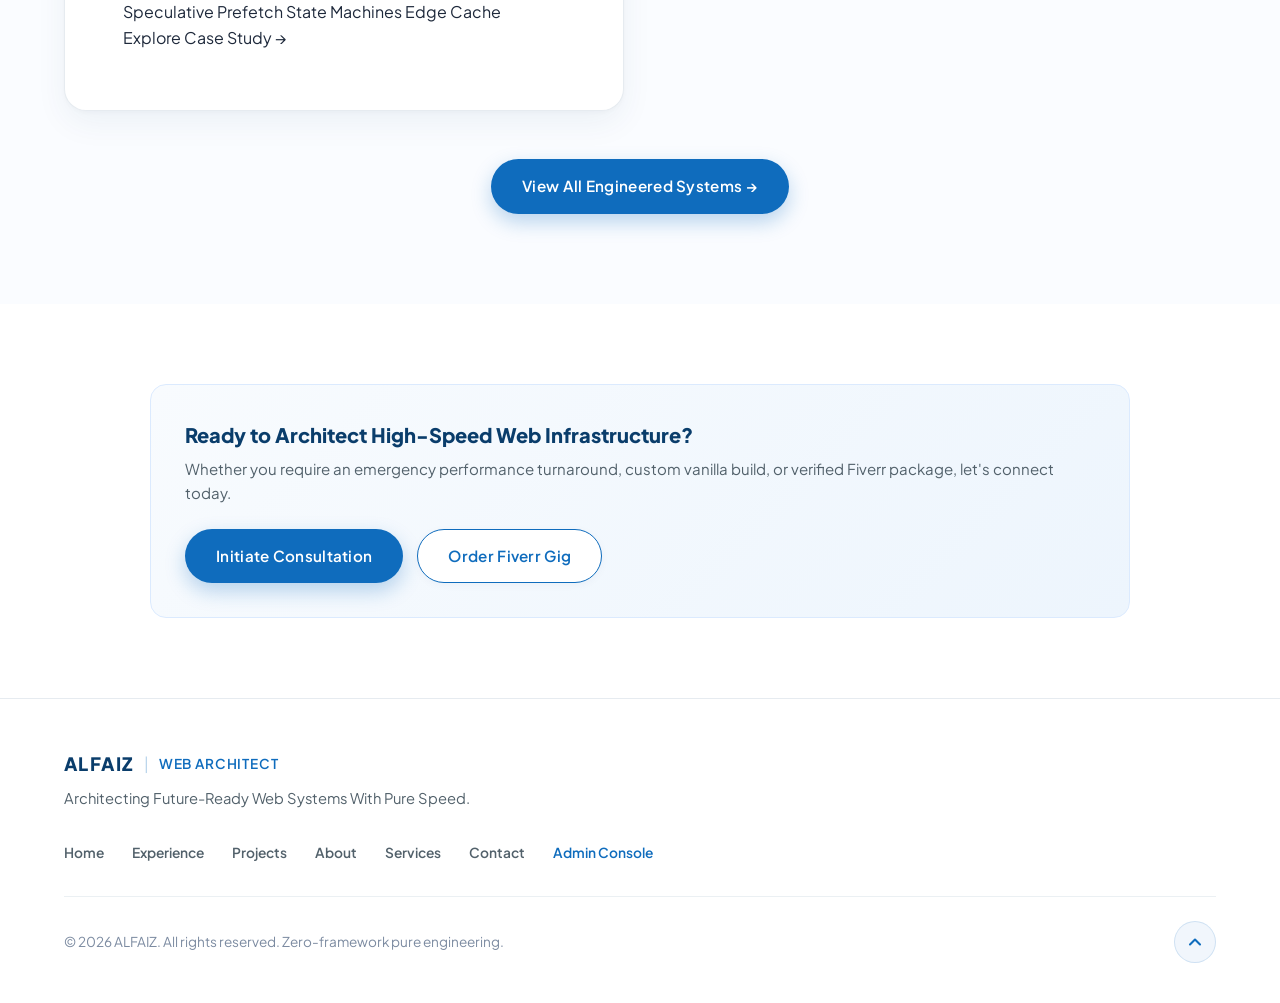
==== commit 489413e5: "Overhaul admin panel to white-blue corporate theme, remove login requirement, add drag & drop image " ====
--- a/index.html
+++ b/index.html
@@ -80,7 +80,7 @@
       <!-- Right: Call to Action & Admin Lock Gateway -->
       <div class="nav-cta-wrapper">
         <a href="contact.html" class="btn btn-primary btn-sm nav-btn">Get in Touch</a>
-        <a href="admin/login.html" class="nav-admin-lock" title="Admin Security Gate" aria-label="Administrative Console Login">
+        <a href="admin/index.html" class="nav-admin-lock" title="Admin Console" aria-label="Administrative Console Login">
           <svg width="17" height="17" viewBox="0 0 24 24" fill="none" stroke="currentColor" stroke-width="2.2" stroke-linecap="round" stroke-linejoin="round">
             <rect x="3" y="11" width="18" height="11" rx="2" ry="2"></rect>
             <path d="M7 11V7a5 5 0 0 1 10 0v4"></path>
@@ -108,12 +108,12 @@
       </ul>
       <div class="mobile-menu-cta">
         <a href="contact.html" class="btn btn-primary btn-full">Get in Touch</a>
-        <a href="admin/login.html" class="btn btn-outline btn-full" style="margin-top: 10px; display: inline-flex; align-items: center; justify-content: center; gap: 8px;">
+        <a href="admin/index.html" class="btn btn-outline btn-full" style="margin-top: 10px; display: inline-flex; align-items: center; justify-content: center; gap: 8px;">
           <svg width="16" height="16" viewBox="0 0 24 24" fill="none" stroke="currentColor" stroke-width="2.2" stroke-linecap="round" stroke-linejoin="round">
             <rect x="3" y="11" width="18" height="11" rx="2" ry="2"></rect>
             <path d="M7 11V7a5 5 0 0 1 10 0v4"></path>
           </svg>
-          <span>Admin Security Gate</span>
+          <span>Admin Console</span>
         </a>
       </div>
     </div>
@@ -501,7 +501,7 @@
         <a href="about.html">About</a>
         <a href="services.html">Services</a>
         <a href="contact.html">Contact</a>
-        <a href="admin/login.html" style="color: #0F6CBD;">Admin Gateway</a>
+        <a href="admin/index.html" style="color: #0F6CBD;">Admin Console</a>
       </div>
 
       <div class="footer-right">
